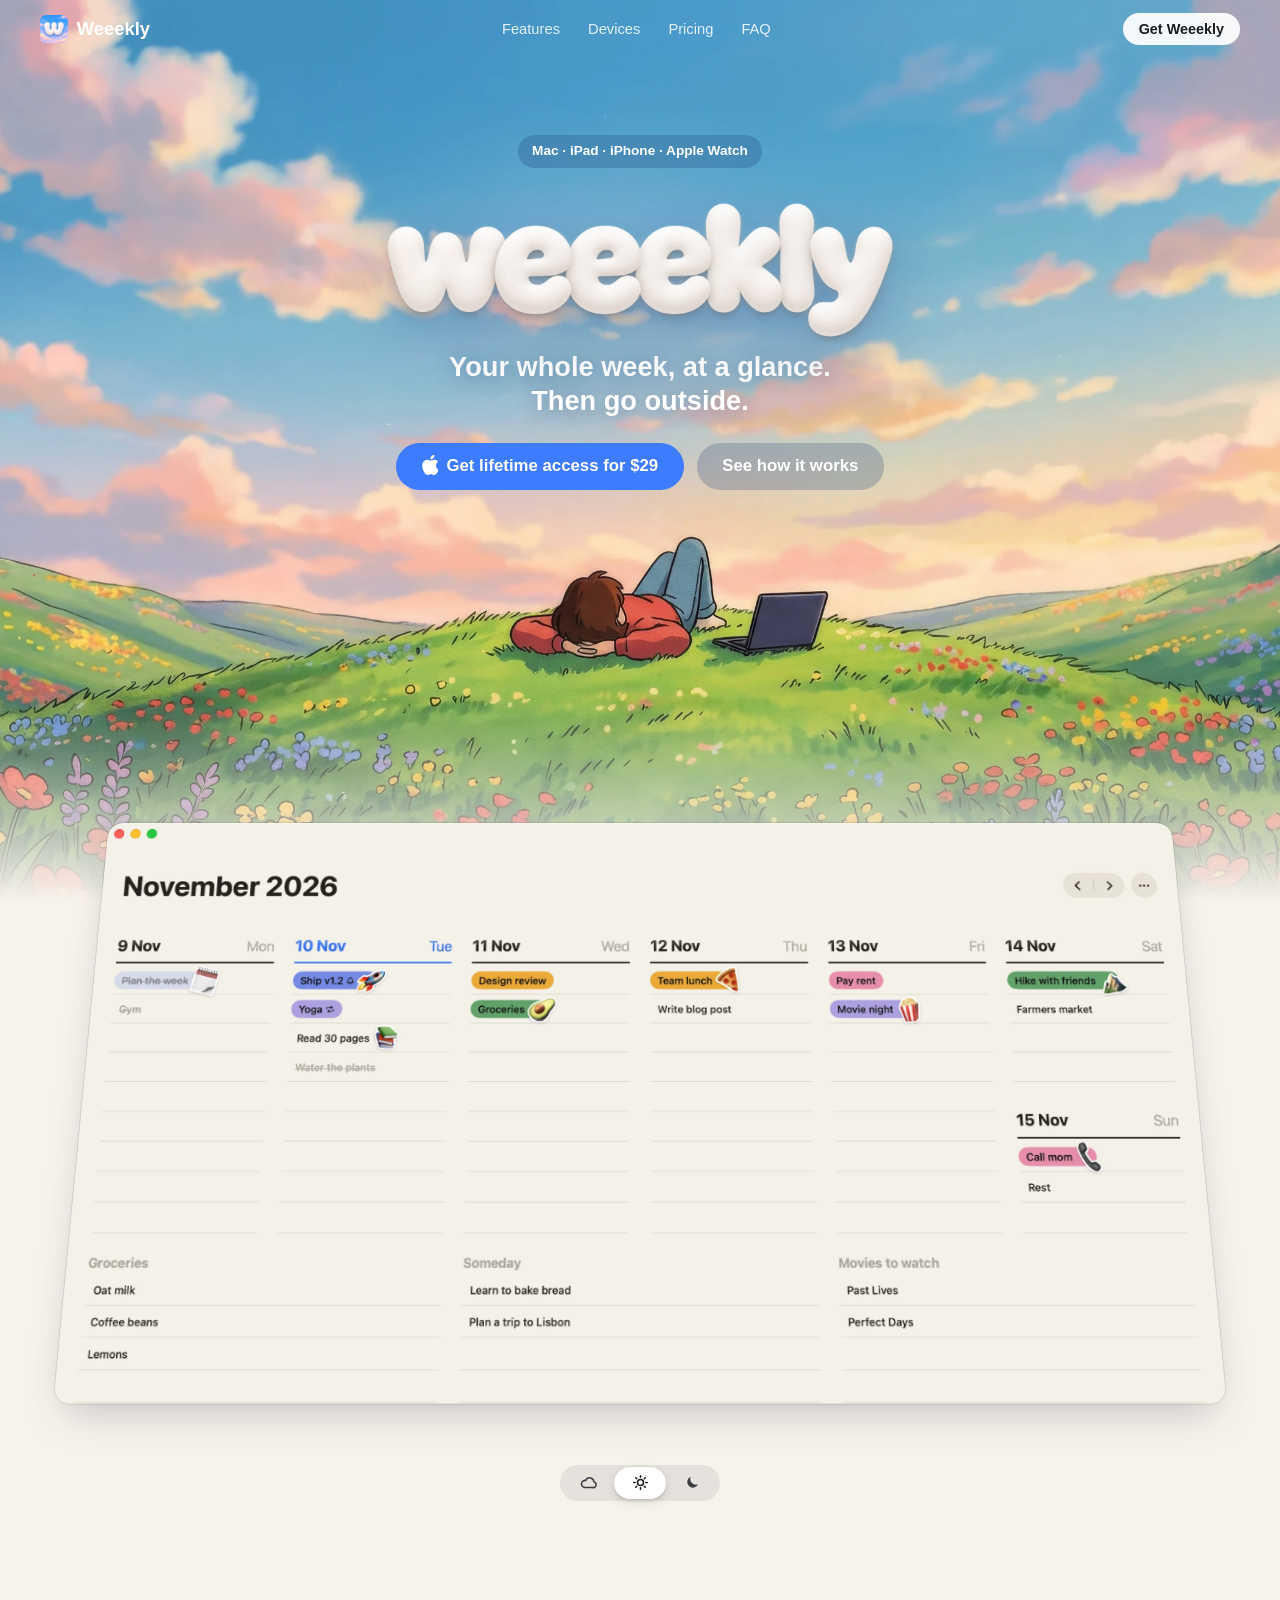
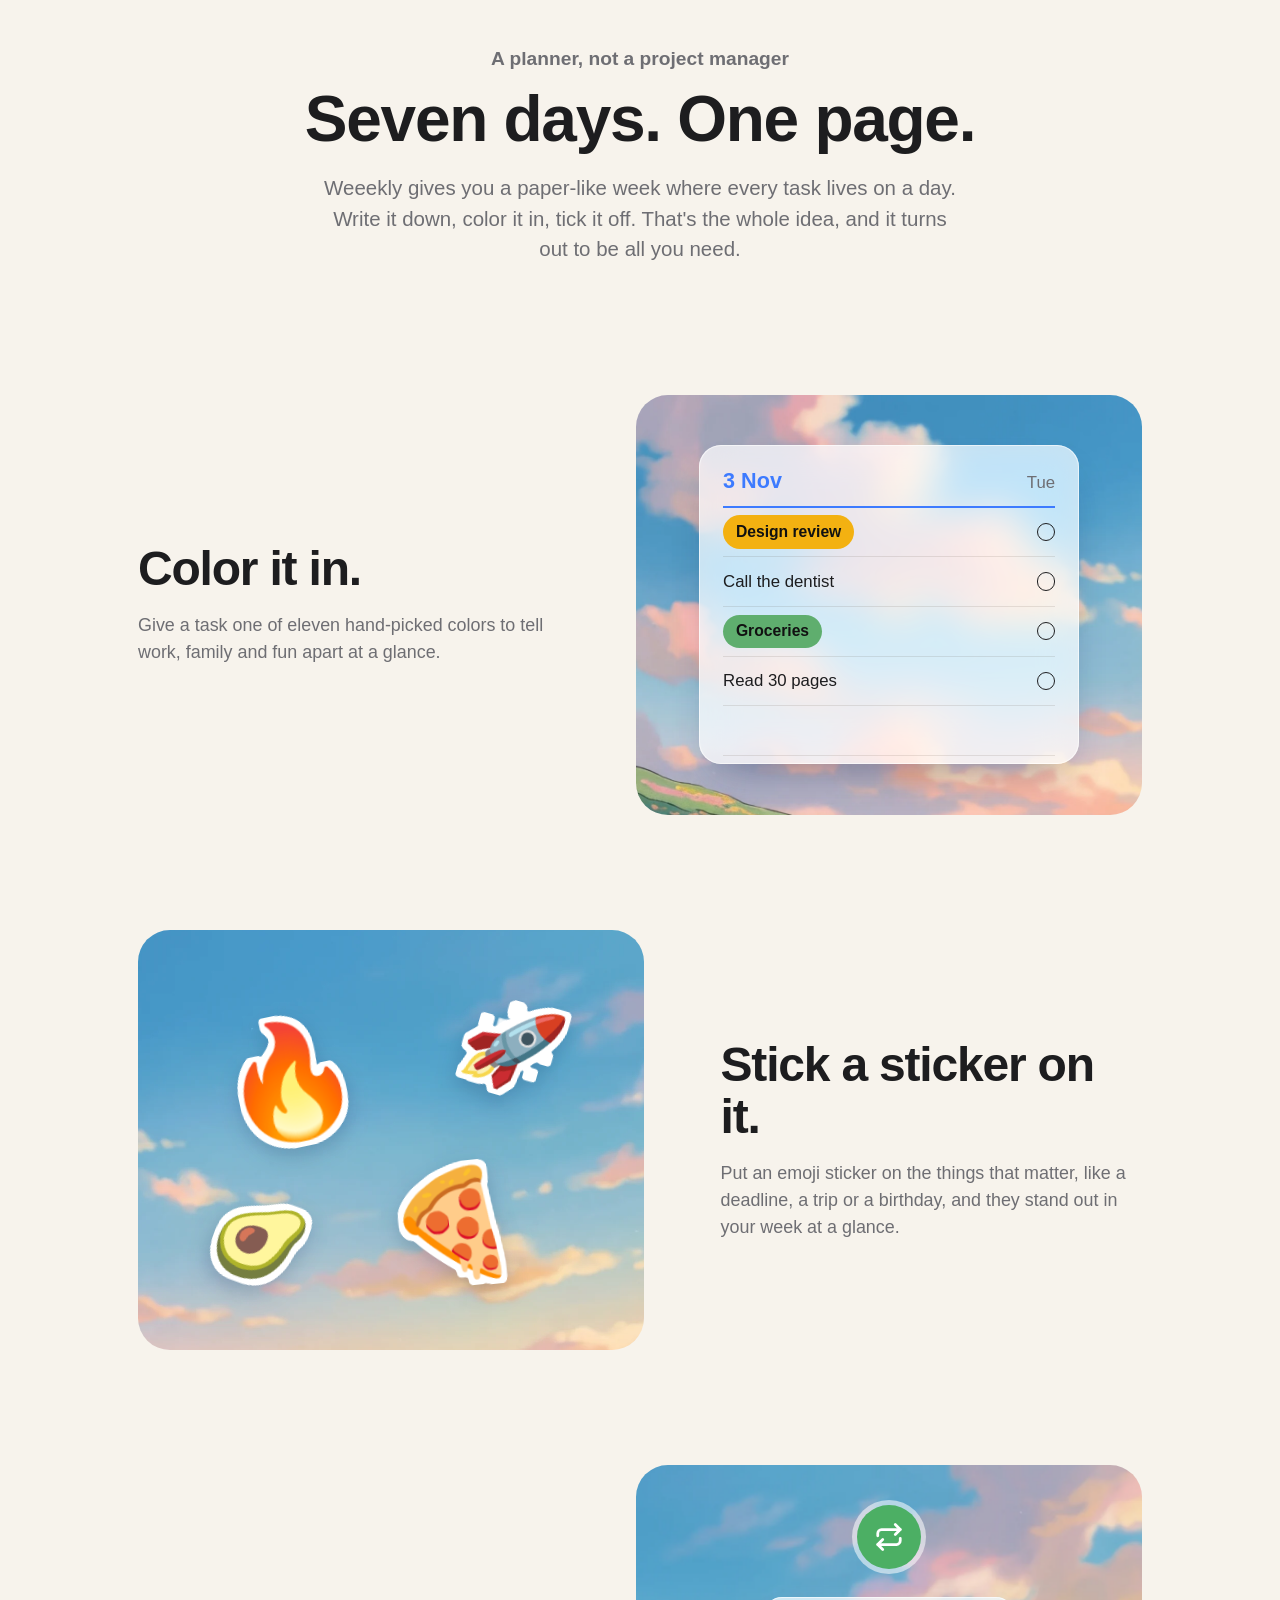
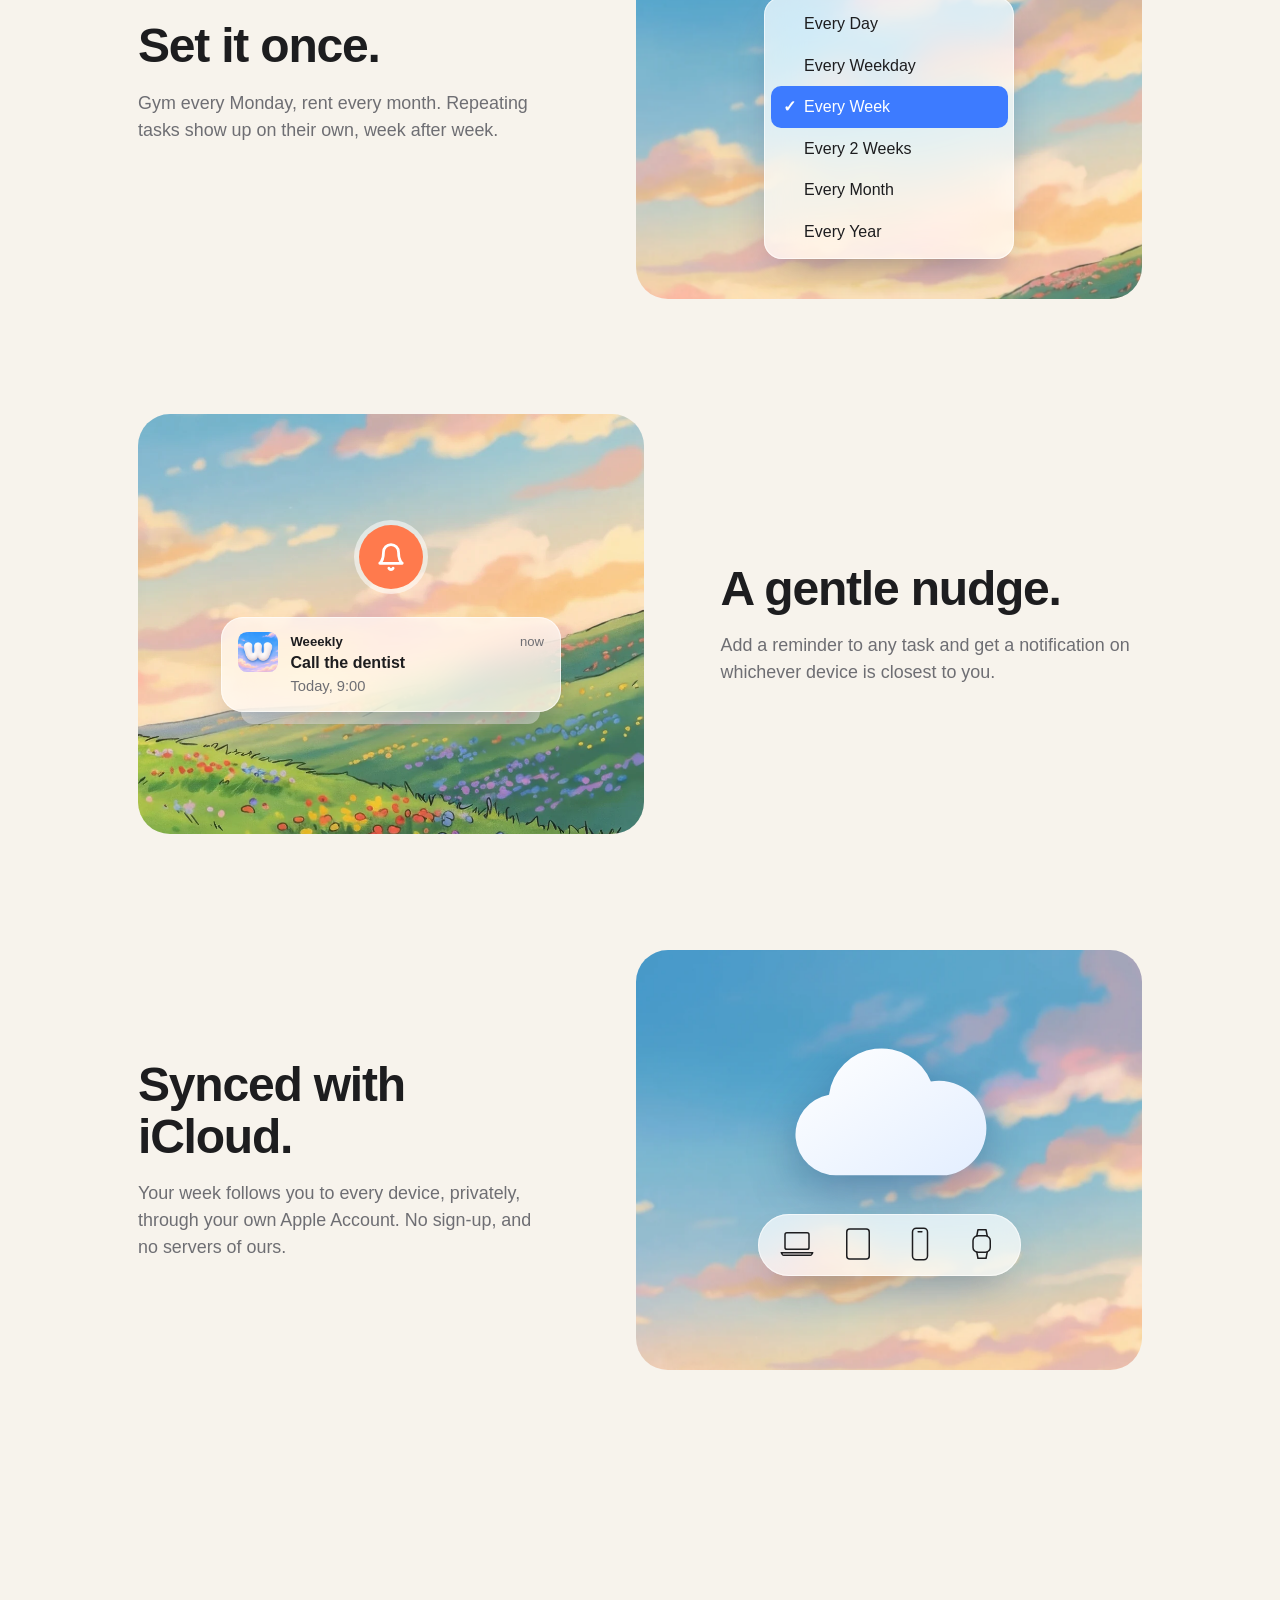
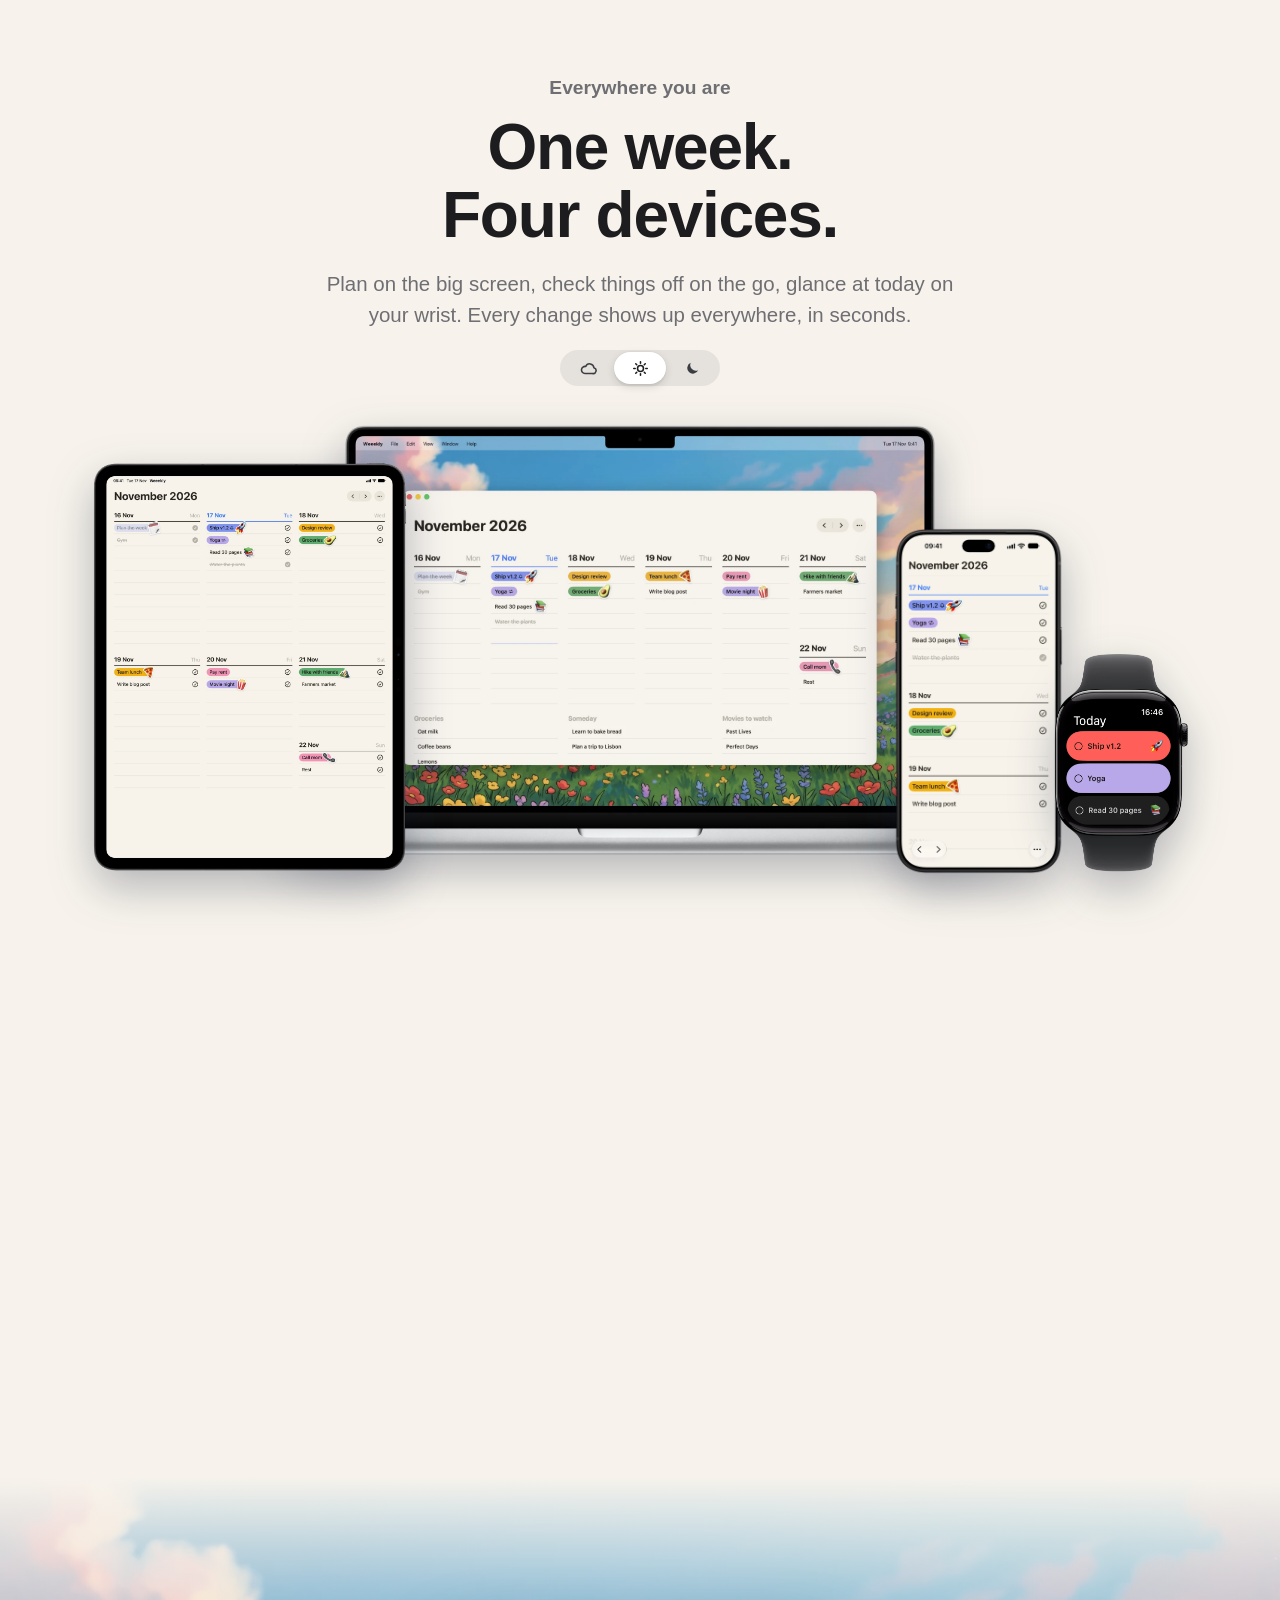
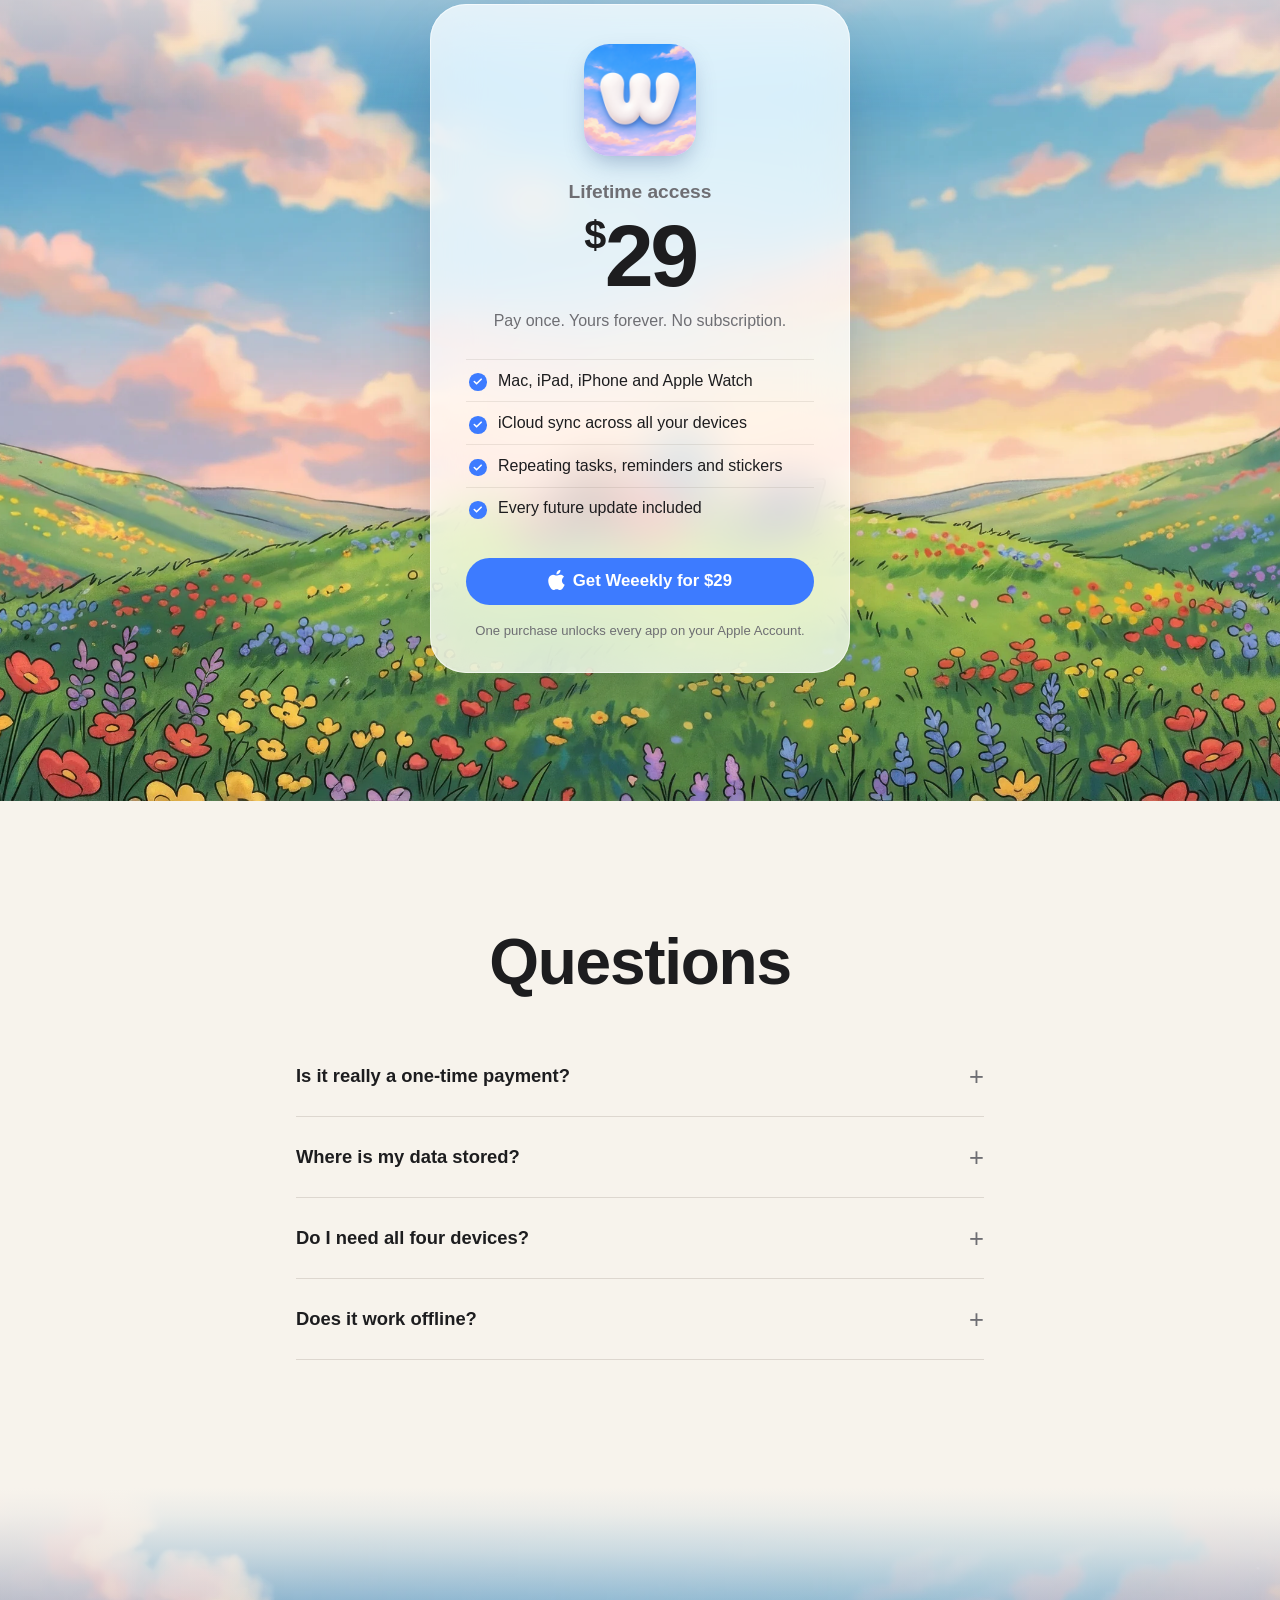
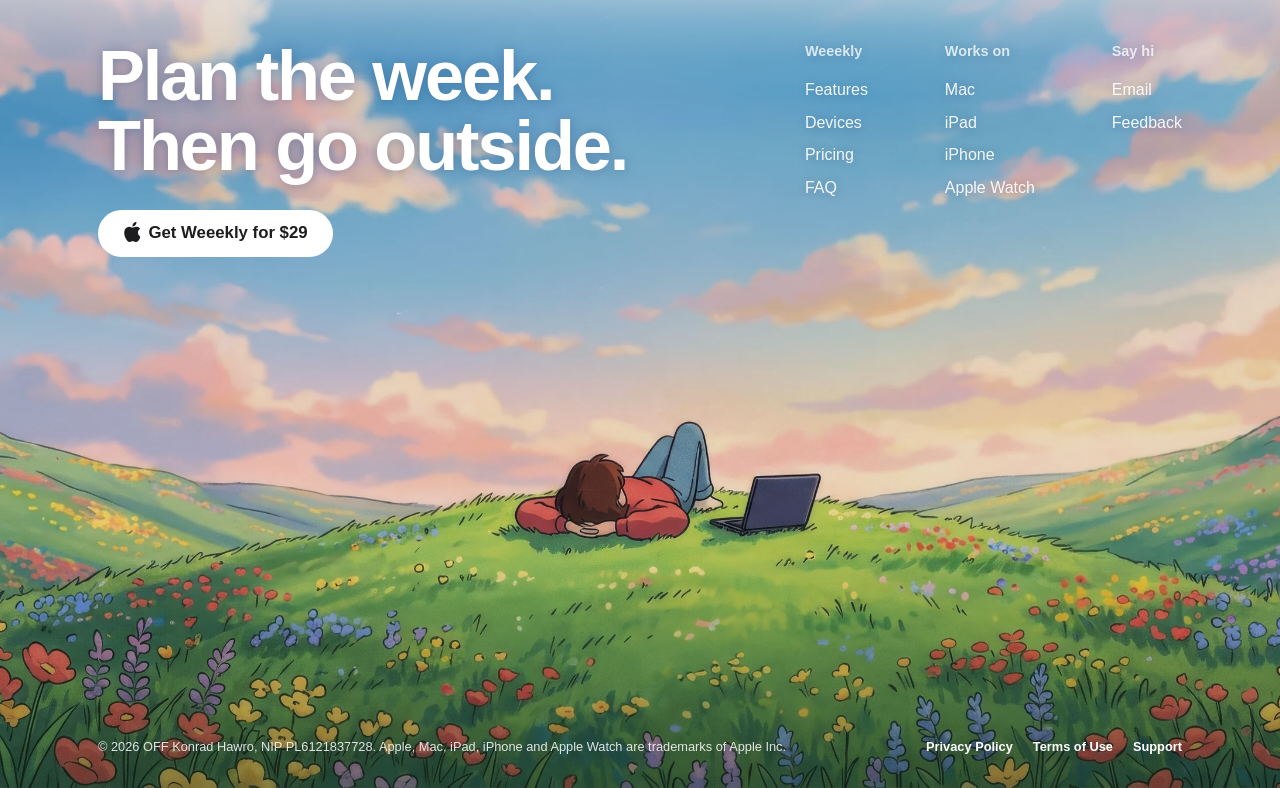
==== index.html @ f9775d0a "Official App Store badges and Apple product images instead of drawn devices; iOS-style theme switch;" ====
<!doctype html>
<html lang="en" class="no-js" data-app-theme="light">
<head>
    <meta charset="utf-8">
    <meta name="viewport" content="width=device-width, initial-scale=1">
    <title>Weeekly: your whole week, at a glance</title>
    <meta name="description" content="Weeekly is a calm weekly planner for Mac, iPad, iPhone and Apple Watch. One price, $29, lifetime access on every device.">
    <meta property="og:title" content="Weeekly: your whole week, at a glance">
    <meta property="og:description" content="A calm weekly planner for Mac, iPad, iPhone and Apple Watch. $29 once, yours forever.">
    <meta property="og:image" content="https://weeekly.app/assets/meadow.jpg">
    <link rel="canonical" href="https://weeekly.app/">
    <meta name="theme-color" content="#3D7BFF">
    <link rel="icon" type="image/png" href="assets/favicon.png">
    <link rel="apple-touch-icon" href="assets/apple-touch-icon.png">
    <link rel="preload" as="image" href="assets/meadow.webp" type="image/webp">
    <link rel="stylesheet" href="styles.css">
</head>
<body>

<!-- Die-cut sticker outline: grows the emoji's shape evenly, smooths the edge, fills it white -->
<svg width="0" height="0" style="position:absolute" aria-hidden="true">
    <filter id="sticker-outline" x="-20%" y="-20%" width="140%" height="140%" color-interpolation-filters="sRGB">
        <feMorphology in="SourceAlpha" operator="dilate" radius="5" result="grown"/>
        <feGaussianBlur in="grown" stdDeviation="1.6" result="soft"/>
        <feComponentTransfer in="soft" result="edge"><feFuncA type="linear" slope="6" intercept="-2"/></feComponentTransfer>
        <feFlood flood-color="#fff"/>
        <feComposite in2="edge" operator="in" result="outline"/>
        <feMerge><feMergeNode in="outline"/><feMergeNode in="SourceGraphic"/></feMerge>
    </filter>
</svg>

<header class="nav" id="nav">
    <a class="nav-brand" href="#top" aria-label="Weeekly home">
        <img src="assets/icon.png" alt="" width="28" height="28">
        <span>Weeekly</span>
    </a>
    <nav class="nav-links" aria-label="Sections">
        <a href="#features">Features</a>
        <a href="#devices">Devices</a>
        <a href="#pricing">Pricing</a>
        <a href="#faq">FAQ</a>
    </nav>
    <a class="btn btn-small" href="#pricing">Get Weeekly</a>
</header>

<main id="top">

    <!-- Hero: the meadow illustration with the logo in the sky -->
    <section class="hero">
        <picture class="hero-bg">
            <source srcset="assets/meadow.webp" type="image/webp">
            <img src="assets/meadow.jpg" alt="" fetchpriority="high">
        </picture>
        <div class="hero-content">
            <p class="hero-platforms">Mac · iPad · iPhone · Apple Watch</p>
            <h1 class="hero-logo">
                <picture>
                    <source srcset="assets/logo.webp" type="image/webp">
                    <img src="assets/logo.png" alt="Weeekly" width="700" height="199">
                </picture>
            </h1>
            <p class="hero-tagline">Your whole week, at a glance.<br>Then go outside.</p>
            <div class="hero-actions">
                <a class="btn btn-primary" href="#pricing"><svg class="btn-apple" viewBox="0 0 17 20" aria-hidden="true"><path d="M14.1 10.6c0-2.6 2.1-3.8 2.2-3.9-1.2-1.8-3.1-2-3.7-2-1.6-.2-3.1.9-3.9.9-.8 0-2-.9-3.4-.9-1.7 0-3.3 1-4.2 2.6-1.8 3.1-.5 7.8 1.3 10.3.9 1.2 1.9 2.6 3.2 2.6 1.3-.1 1.8-.8 3.3-.8 1.6 0 2 .8 3.4.8 1.4 0 2.3-1.3 3.1-2.5 1-1.4 1.4-2.8 1.4-2.9 0 0-2.7-1-2.7-4.2zM11.6 3c.7-.9 1.2-2 1-3.2-1 0-2.2.7-3 1.5-.6.7-1.2 1.9-1 3.1 1.1.1 2.3-.6 3-1.4z"/></svg>Get lifetime access for $29</a>
                <a class="btn btn-glass" href="#features">See how it works</a>
            </div>
        </div>
    </section>

    <!-- Mac window, overlapping the bottom of the hero -->
    <section class="showcase" aria-label="Weeekly on the Mac">
        <div class="window-frame">
            <div class="mac-window">
                <img class="shot t-light" src="assets/mac-light.webp" width="3000" height="1560"
                     alt="Weeekly on the Mac: seven day columns with colorful task pills and emoji stickers, Warm Light theme">
                <img class="shot t-meadow" src="assets/mac-meadow.webp" width="3000" height="1560"
                     alt="Weeekly on the Mac in the Meadow theme, under a painted sky" loading="lazy">
                <img class="shot t-dark" src="assets/mac-dark.webp" width="3000" height="1560"
                     alt="Weeekly on the Mac in the Dark theme" loading="lazy">
            </div>
        </div>
        <div class="theme-switch reveal" role="group" aria-label="App theme">
            <button type="button" data-set-theme="meadow" aria-pressed="false" aria-label="Meadow" title="Meadow"><svg viewBox="0 0 24 24" aria-hidden="true"><path d="M17.5 19H7a5 5 0 1 1 1.1-9.9A6 6 0 0 1 19.6 11a4 4 0 0 1-2.1 8z"/></svg></button>
            <button type="button" class="is-active" data-set-theme="light" aria-pressed="true" aria-label="Warm Light" title="Warm Light"><svg viewBox="0 0 24 24" aria-hidden="true"><circle cx="12" cy="12" r="4.2"/><path d="M12 2.5v2M12 19.5v2M2.5 12h2M19.5 12h2M5.3 5.3l1.4 1.4M17.3 17.3l1.4 1.4M5.3 18.7l1.4-1.4M17.3 6.7l1.4-1.4"/></svg></button>
            <button type="button" data-set-theme="dark" aria-pressed="false" aria-label="Dark" title="Dark"><svg viewBox="0 0 24 24" aria-hidden="true"><path d="M20 14.5A8 8 0 0 1 9.5 4a8 8 0 1 0 10.5 10.5z"/></svg></button>
        </div>
    </section>

    <!-- Intro statement -->
    <section class="statement">
        <p class="eyebrow reveal">A planner, not a project manager</p>
        <h2 class="reveal">Seven days. One page.</h2>
        <p class="lead reveal">Weeekly gives you a paper-like week where every task lives on a day. Write it down, color it in,
            tick it off. That's the whole idea, and it turns out to be all you need.</p>
    </section>

    <!-- Features: one calm row per feature, text beside a single visual -->
    <section class="features" id="features">
        <article class="feature reveal-feature">
            <div class="feature-text">
                <h3>Color it in.</h3>
                <p>Give a task one of eleven hand-picked colors to tell work, family and fun apart at a glance.</p>
            </div>
            <div class="feature-visual v-colors" aria-hidden="true">
                <div class="day-mock glass">
                    <div class="day-mock-head"><span>3 Nov</span><span>Tue</span></div>
                    <div class="day-mock-row"><span class="pill" style="--c:#F3B111">Design review</span><b class="check"></b></div>
                    <div class="day-mock-row">Call the dentist<b class="check"></b></div>
                    <div class="day-mock-row"><span class="pill" style="--c:#5FAE6E">Groceries</span><b class="check"></b></div>
                    <div class="day-mock-row">Read 30 pages<b class="check"></b></div>
                    <div class="day-mock-row"></div>
                </div>
            </div>
        </article>

        <article class="feature feature-flip reveal-feature">
            <div class="feature-text">
                <h3>Stick a sticker on it.</h3>
                <p>Put an emoji sticker on the things that matter, like a deadline, a trip or a birthday, and they stand out in your week at a glance.</p>
            </div>
            <div class="feature-visual v-stickers" aria-hidden="true">
                <div class="stickers">
                    <span style="--x:30%;--y:36%;--s:7rem;--r:-12deg;--d:.35s">🔥</span>
                    <span style="--x:74%;--y:28%;--s:5rem;--r:16deg;--d:.55s">🚀</span>
                    <span style="--x:62%;--y:70%;--s:6.5rem;--r:-6deg;--d:.75s">🍕</span>
                    <span style="--x:24%;--y:74%;--s:4.6rem;--r:20deg;--d:.95s">🥑</span>
                </div>
            </div>
        </article>

        <article class="feature reveal-feature">
            <div class="feature-text">
                <h3>Set it once.</h3>
                <p>Gym every Monday, rent every month. Repeating tasks show up on their own, week after week.</p>
            </div>
            <div class="feature-visual v-repeat" aria-hidden="true">
                <span class="badge badge-repeat"><svg viewBox="0 0 24 24"><path d="M17 2l4 4-4 4"/><path d="M3 11V9a3 3 0 0 1 3-3h15"/><path d="M7 22l-4-4 4-4"/><path d="M21 13v2a3 3 0 0 1-3 3H3"/></svg></span>
                <ul class="repeat-menu glass">
                    <li>Every Day</li>
                    <li>Every Weekday</li>
                    <li class="is-checked">Every Week</li>
                    <li>Every 2 Weeks</li>
                    <li>Every Month</li>
                    <li>Every Year</li>
                </ul>
            </div>
        </article>

        <article class="feature feature-flip reveal-feature">
            <div class="feature-text">
                <h3>A gentle nudge.</h3>
                <p>Add a reminder to any task and get a notification on whichever device is closest to you.</p>
            </div>
            <div class="feature-visual v-remind" aria-hidden="true">
                <span class="badge badge-bell"><svg viewBox="0 0 24 24"><path d="M6 8a6 6 0 0 1 12 0c0 7 3 9 3 9H3s3-2 3-9"/><path d="M10.3 21a1.94 1.94 0 0 0 3.4 0"/></svg></span>
                <div class="notification-stack">
                    <div class="notification glass">
                        <img src="assets/icon.png" alt="" width="40" height="40" loading="lazy">
                        <div>
                            <p class="notification-top"><b>Weeekly</b><span>now</span></p>
                            <p class="notification-title">Call the dentist</p>
                            <p class="notification-body">Today, 9:00</p>
                        </div>
                    </div>
                    <div class="notification-back"></div>
                </div>
            </div>
        </article>

        <article class="feature reveal-feature">
            <div class="feature-text">
                <h3>Synced with iCloud.</h3>
                <p>Your week follows you to every device, privately, through your own Apple Account. No sign-up, and no servers of ours.</p>
            </div>
            <div class="feature-visual v-cloud" aria-hidden="true">
                <div class="cloud-sync">
                    <svg class="cloud-glyph" viewBox="0 0 64 44"><defs><linearGradient id="cloud" x1="0" y1="0" x2="1" y2="1"><stop offset="0" stop-color="#FFFFFF"/><stop offset="1" stop-color="#E3EEFF"/></linearGradient></defs><path d="M50.5 42H15a13 13 0 0 1-2.2-25.8A17 17 0 0 1 45.4 12 15 15 0 0 1 50.5 42z" fill="url(#cloud)"/></svg>
                    <div class="cloud-devices glass"><svg viewBox="0 0 48 48"><rect x="8" y="9" width="32" height="22" rx="2.5"/><path d="M3 35.5h42l-1.6 2.6a2 2 0 0 1-1.7.9H6.3a2 2 0 0 1-1.7-.9z"/></svg><svg viewBox="0 0 48 48"><rect x="9" y="4" width="30" height="40" rx="4"/></svg><svg viewBox="0 0 48 48"><rect x="14" y="3" width="20" height="42" rx="5"/><path d="M21.5 7.5h5"/></svg><svg viewBox="0 0 48 48"><path d="M17 13.5 18.6 5h10.8l1.6 8.5M17 34.5l1.6 8.5h10.8l1.6-8.5"/><rect x="12" y="13" width="23" height="22" rx="6.5"/></svg></div>
                </div>
            </div>
        </article>
    </section>

    <!-- Devices: all four in one lineup, then one card per device -->
    <section class="devices" id="devices">
        <div class="section-head">
            <p class="eyebrow reveal">Everywhere you are</p>
            <h2 class="reveal">One week.<br>Four devices.</h2>
            <p class="lead reveal">Plan on the big screen, check things off on the go, glance at today on your wrist.
                Every change shows up everywhere, in seconds.</p>
        </div>

        <div class="theme-switch reveal" role="group" aria-label="App theme">
            <button type="button" data-set-theme="meadow" aria-pressed="false" aria-label="Meadow" title="Meadow"><svg viewBox="0 0 24 24" aria-hidden="true"><path d="M17.5 19H7a5 5 0 1 1 1.1-9.9A6 6 0 0 1 19.6 11a4 4 0 0 1-2.1 8z"/></svg></button>
            <button type="button" class="is-active" data-set-theme="light" aria-pressed="true" aria-label="Warm Light" title="Warm Light"><svg viewBox="0 0 24 24" aria-hidden="true"><circle cx="12" cy="12" r="4.2"/><path d="M12 2.5v2M12 19.5v2M2.5 12h2M19.5 12h2M5.3 5.3l1.4 1.4M17.3 17.3l1.4 1.4M5.3 18.7l1.4-1.4M17.3 6.7l1.4-1.4"/></svg></button>
            <button type="button" data-set-theme="dark" aria-pressed="false" aria-label="Dark" title="Dark"><svg viewBox="0 0 24 24" aria-hidden="true"><path d="M20 14.5A8 8 0 0 1 9.5 4a8 8 0 1 0 10.5 10.5z"/></svg></button>
        </div>

        <div class="lineup reveal" id="lineup">
            <!-- Apple product images (Apple Design Resources) with the app's screens inside -->
            <figure class="lu lu-mac" data-device="mac">
                <img class="t-meadow" src="assets/official/mac-meadow.webp" width="1930" height="1270" loading="lazy" alt="Weeekly on a MacBook Pro: the whole week in seven columns">
                <img class="t-light" src="assets/official/mac-light.webp" width="1930" height="1270" loading="lazy" alt="">
                <img class="t-dark" src="assets/official/mac-dark.webp" width="1930" height="1270" loading="lazy" alt="">
            </figure>
            <figure class="lu lu-ipad" data-device="ipad">
                <img class="t-meadow" src="assets/official/ipad-meadow.webp" width="1150" height="1500" loading="lazy" alt="Weeekly on iPad Pro in portrait: the whole week in two rows of days">
                <img class="t-light" src="assets/official/ipad-light.webp" width="1150" height="1500" loading="lazy" alt="">
                <img class="t-dark" src="assets/official/ipad-dark.webp" width="1150" height="1500" loading="lazy" alt="">
            </figure>
            <figure class="lu lu-iphone" data-device="iphone">
                <img class="t-meadow" src="assets/official/iphone-meadow.webp" width="735" height="1500" loading="lazy" alt="Weeekly on iPhone: today and the next days in a scrolling list">
                <img class="t-light" src="assets/official/iphone-light.webp" width="735" height="1500" loading="lazy" alt="">
                <img class="t-dark" src="assets/official/iphone-dark.webp" width="735" height="1500" loading="lazy" alt="">
            </figure>
            <figure class="lu lu-watch" data-device="watch">
                <img src="assets/official/watch.webp" width="560" height="880" loading="lazy" alt="Weeekly on Apple Watch: today's tasks">
            </figure>
        </div>
                    </div>
                </div>
            </figure>
        </div>

        <ul class="device-cards">
            <li class="device-card reveal" data-device="mac">
                <img class="device-photo" src="assets/official/card-mac.webp" width="119" height="72" alt="" loading="lazy">
                <h3>Mac</h3>
                <p>The whole week side by side. Type a task, hit Return, done.</p>
                <a class="store-badge-official" href="#pricing" data-buy><img src="assets/official/mac-app-store-badge.svg" alt="Download on the Mac App Store" width="156" height="40"></a>
            </li>
            <li class="device-card reveal" data-device="ipad">
                <img class="device-photo" src="assets/official/card-ipad.webp" width="55" height="72" alt="" loading="lazy">
                <h3>iPad</h3>
                <p>The whole week on one screen. Drag a task to another day with your finger.</p>
                <a class="store-badge-official" href="#pricing" data-buy><img src="assets/official/app-store-badge.svg" alt="Download on the App Store" width="120" height="40"></a>
            </li>
            <li class="device-card reveal" data-device="iphone">
                <img class="device-photo" src="assets/official/card-iphone.webp" width="35" height="72" alt="" loading="lazy">
                <h3>iPhone</h3>
                <p>Today first, the rest of the week below. Swipe to the next week.</p>
                <a class="store-badge-official" href="#pricing" data-buy><img src="assets/official/app-store-badge.svg" alt="Download on the App Store" width="120" height="40"></a>
            </li>
            <li class="device-card reveal" data-device="watch">
                <img class="device-photo" src="assets/official/card-watch.webp" width="44" height="72" alt="" loading="lazy">
                <h3>Apple Watch</h3>
                <p>Today's tasks on your wrist. Tap to tick one off, swipe for tomorrow.</p>
                <a class="store-badge-official" href="#pricing" data-buy><img src="assets/official/app-store-badge.svg" alt="Download on the App Store" width="120" height="40"></a>
            </li>
        </ul>

        <p class="sync-note reveal">
            <svg viewBox="0 0 24 24" aria-hidden="true"><path d="M17.5 19H7a5 5 0 1 1 1.1-9.9A6 6 0 0 1 19.6 11a4 4 0 0 1-2.1 8z"/></svg>
            One purchase, all four apps, kept in sync with iCloud.
        </p>
    </section>

    <!-- Pricing -->
    <section class="pricing" id="pricing">
        <picture class="pricing-bg" aria-hidden="true">
            <source srcset="assets/meadow.webp" type="image/webp">
            <img src="assets/meadow.jpg" alt="" loading="lazy">
        </picture>
        <div class="price-card">
            <img class="price-icon reveal-icon" src="assets/icon.png" alt="" width="112" height="112" loading="lazy">
            <p class="eyebrow">Lifetime access</p>
            <p class="price"><span class="currency">$</span>29</p>
            <p class="price-note">Pay once. Yours forever. No subscription.</p>
            <ul class="price-list">
                <li>Mac, iPad, iPhone and Apple Watch</li>
                <li>iCloud sync across all your devices</li>
                <li>Repeating tasks, reminders and stickers</li>
                <li>Every future update included</li>
            </ul>
            <button type="button" class="btn btn-primary btn-block" data-buy><svg class="btn-apple" viewBox="0 0 17 20" aria-hidden="true"><path d="M14.1 10.6c0-2.6 2.1-3.8 2.2-3.9-1.2-1.8-3.1-2-3.7-2-1.6-.2-3.1.9-3.9.9-.8 0-2-.9-3.4-.9-1.7 0-3.3 1-4.2 2.6-1.8 3.1-.5 7.8 1.3 10.3.9 1.2 1.9 2.6 3.2 2.6 1.3-.1 1.8-.8 3.3-.8 1.6 0 2 .8 3.4.8 1.4 0 2.3-1.3 3.1-2.5 1-1.4 1.4-2.8 1.4-2.9 0 0-2.7-1-2.7-4.2zM11.6 3c.7-.9 1.2-2 1-3.2-1 0-2.2.7-3 1.5-.6.7-1.2 1.9-1 3.1 1.1.1 2.3-.6 3-1.4z"/></svg>Get Weeekly for $29</button>
            <p class="price-fine">One purchase unlocks every app on your Apple Account.</p>
        </div>
    </section>

    <!-- FAQ -->
    <section class="faq" id="faq">
        <h2 class="reveal">Questions</h2>
        <div class="faq-list">
            <details class="reveal">
                <summary>Is it really a one-time payment?</summary>
                <p>Yes. $29 once gets you Weeekly on Mac, iPad, iPhone and Apple Watch, including future updates. No subscription, ever.</p>
            </details>
            <details class="reveal">
                <summary>Where is my data stored?</summary>
                <p>On your devices and in your own private iCloud account. We don't run servers and we can't see your tasks.</p>
            </details>
            <details class="reveal">
                <summary>Do I need all four devices?</summary>
                <p>No. Weeekly works great on a single device. Every extra device you add simply stays in sync.</p>
            </details>
            <details class="reveal">
                <summary>Does it work offline?</summary>
                <p>Yes. Your week is stored on your device, so you can plan without a connection. Changes sync through iCloud as soon as you're back online.</p>
            </details>
        </div>
    </section>

</main>

<!-- Footer: the hero illustration again, with a last call to action and links -->
<footer class="footer">
    <picture class="footer-sky" aria-hidden="true">
        <source srcset="assets/meadow.webp" type="image/webp">
        <img src="assets/meadow.jpg" alt="" loading="lazy">
    </picture>
    <div class="footer-inner">
        <div class="footer-top">
            <div class="footer-cta">
                <p class="footer-tagline">Plan the week.<br>Then go outside.</p>
                <button type="button" class="btn btn-light" data-buy><svg class="btn-apple" viewBox="0 0 17 20" aria-hidden="true"><path d="M14.1 10.6c0-2.6 2.1-3.8 2.2-3.9-1.2-1.8-3.1-2-3.7-2-1.6-.2-3.1.9-3.9.9-.8 0-2-.9-3.4-.9-1.7 0-3.3 1-4.2 2.6-1.8 3.1-.5 7.8 1.3 10.3.9 1.2 1.9 2.6 3.2 2.6 1.3-.1 1.8-.8 3.3-.8 1.6 0 2 .8 3.4.8 1.4 0 2.3-1.3 3.1-2.5 1-1.4 1.4-2.8 1.4-2.9 0 0-2.7-1-2.7-4.2zM11.6 3c.7-.9 1.2-2 1-3.2-1 0-2.2.7-3 1.5-.6.7-1.2 1.9-1 3.1 1.1.1 2.3-.6 3-1.4z"/></svg>Get Weeekly for $29</button>
            </div>
            <nav class="footer-cols" aria-label="Footer">
                <div>
                    <p class="footer-head">Weeekly</p>
                    <a href="#features">Features</a>
                    <a href="#devices">Devices</a>
                    <a href="#pricing">Pricing</a>
                    <a href="#faq">FAQ</a>
                </div>
                <div>
                    <p class="footer-head">Works on</p>
                    <span>Mac</span>
                    <span>iPad</span>
                    <span>iPhone</span>
                    <span>Apple Watch</span>
                </div>
                <div>
                    <p class="footer-head">Say hi</p>
                    <a href="mailto:khawro@gmail.com?subject=Weeekly">Email</a>
                    <a href="mailto:khawro@gmail.com?subject=Weeekly%20Feedback">Feedback</a>
                </div>
            </nav>
        </div>
        <div class="footer-fine">
            <p>© 2026 OFF Konrad Hawro, NIP PL6121837728. Apple, Mac, iPad, iPhone and Apple Watch are trademarks of Apple Inc.</p>
            <nav class="footer-legal" aria-label="Legal">
                <a class="footer-email" href="mailto:khawro@gmail.com?subject=Weeekly">Email</a>
                <a href="privacy.html">Privacy Policy</a>
                <a href="terms.html">Terms of Use</a>
                <a href="support.html">Support</a>
            </nav>
        </div>
    </div>
</footer>

<div class="toast" id="toast" role="status" aria-live="polite"></div>

<script src="script.js"></script>
</body>
</html>
---- styles.css ----
/* Weeekly landing page
   Colors come from the app's Theme.swift (dark #0A0A0A, warm paper #F7F3EC, accent #3D7BFF). */

:root {
    --accent: #3D7BFF;
    --accent-dark: #2C63E0;
    --ink: #1D1D1F;
    --ink-2: #6E6E73;
    --paper: #F7F3EC;
    --paper-2: #EBE5DA;
    --card: #FFFFFF;
    --night: #0A0A0A;
    --radius: 28px;
    --shadow: 0 30px 80px -20px rgba(20, 30, 60, .35);
    --font: -apple-system, BlinkMacSystemFont, "SF Pro Display", "Inter", "Helvetica Neue", Arial, sans-serif;
    --font-round: ui-rounded, "SF Pro Rounded", -apple-system, BlinkMacSystemFont, "Nunito", sans-serif;
}

* { box-sizing: border-box; }
html { scroll-behavior: smooth; -webkit-text-size-adjust: 100%; }
body {
    margin: 0;
    font-family: var(--font);
    color: var(--ink);
    background: var(--paper);
    line-height: 1.5;
    -webkit-font-smoothing: antialiased;
}
img { display: block; max-width: 100%; height: auto; }
a { color: inherit; }
h1, h2, h3 { margin: 0; letter-spacing: -0.02em; }
h2 { font-family: var(--font-round); font-size: clamp(2.2rem, 5vw, 4rem); line-height: 1.05; font-weight: 700; }
h3 { font-size: 1.3rem; font-weight: 650; margin-bottom: .4rem; }
.muted { color: var(--ink-2); }
.eyebrow {
    margin: 0 0 .75rem;
    font-size: clamp(1.05rem, 1.5vw, 1.25rem);
    font-weight: 600;
    color: var(--ink-2);
}
.lead { font-size: clamp(1.1rem, 1.6vw, 1.3rem); color: var(--ink-2); max-width: 40rem; margin: 1.25rem auto 0; }

/* Buttons */
.btn {
    display: inline-flex;
    align-items: center;
    justify-content: center;
    gap: .5rem;
    padding: .95rem 1.6rem;
    border: 0;
    border-radius: 999px;
    font: 600 1.05rem/1 var(--font);
    text-decoration: none;
    cursor: pointer;
    transition: transform .2s ease, background-color .2s ease, box-shadow .2s ease;
}
.btn:active { transform: scale(.97); }
.btn-primary { background: var(--accent); color: #fff; }
.btn-primary:hover { background: var(--accent-dark); }
.btn-glass {
    color: #fff;
    background: rgba(20, 50, 110, .22);
    backdrop-filter: blur(12px);
    -webkit-backdrop-filter: blur(12px);
}
.btn-glass:hover { background: rgba(20, 50, 110, .32); }
.btn-small { padding: .55rem 1rem; font-size: .9rem; background: var(--ink); color: #fff; }
.btn-block { width: 100%; }
.btn-apple { width: 1em; height: 1.18em; margin-top: -.18em; fill: currentColor; flex: 0 0 auto; }

/* Navigation: transparent over the sky, frosted once scrolled */
.nav {
    position: fixed;
    inset: 0 0 auto;
    z-index: 50;
    display: flex;
    align-items: center;
    justify-content: space-between;
    gap: 1rem;
    padding: .8rem clamp(1rem, 4vw, 2.5rem);
    color: #fff;
    transition: background-color .3s ease, color .3s ease, box-shadow .3s ease;
}
.nav.is-scrolled {
    color: var(--ink);
    background: rgba(247, 243, 236, .78);
    backdrop-filter: saturate(180%) blur(20px);
    -webkit-backdrop-filter: saturate(180%) blur(20px);
    box-shadow: 0 1px 0 rgba(74, 59, 40, .12);
}
.nav-brand { display: flex; align-items: center; gap: .55rem; font: 700 1.15rem var(--font-round); text-decoration: none; }
.nav-brand img { border-radius: 22.4%; }
.nav-links { display: flex; gap: 1.75rem; font-size: .92rem; }
.nav-links a { text-decoration: none; opacity: .85; }
.nav-links a:hover { opacity: 1; }
.nav:not(.is-scrolled) .btn-small { background: rgba(255, 255, 255, .92); color: var(--ink); }

/* Hero */
.hero {
    position: relative;
    min-height: max(760px, 100svh, 50vw);
    display: flex;
    justify-content: center;
    overflow: hidden;
    color: #fff;
    text-align: center;
}
.hero-bg, .hero-bg img { position: absolute; inset: 0; width: 100%; height: 100%; }
.hero-bg img { object-fit: cover; object-position: 50% 8%; transform: scale(1.04); animation: drift 30s ease-in-out infinite alternate; }
@keyframes drift { to { transform: scale(1.1) translateY(-1.5%); } }
.hero::after {
    /* Soft fade into the page so the Mac window can overlap */
    content: "";
    position: absolute;
    inset: auto 0 0;
    height: 22%;
    background: linear-gradient(to bottom, rgba(247, 243, 236, 0), var(--paper));
}
.hero-content { position: relative; z-index: 1; padding: clamp(6.5rem, 15vh, 8.5rem) 1.5rem 0; max-width: 60rem; }
.hero-logo img {
    width: min(66vw, 520px);
    margin: 0 auto;
    filter: drop-shadow(0 18px 30px rgba(40, 70, 140, .35));
    animation: float 6s ease-in-out infinite;
}
@keyframes float { 50% { transform: translateY(-8px); } }
.hero-tagline {
    margin: .35rem 0 1.6rem;
    font: 600 clamp(1.25rem, 2.3vw, 1.7rem)/1.25 var(--font-round);
    text-shadow: 0 2px 20px rgba(30, 60, 120, .45);
}
.hero-actions { display: flex; flex-wrap: wrap; gap: .8rem; justify-content: center; }
.hero-platforms {
    display: inline-block;
    margin: 0 0 1.75rem;
    padding: .4rem .9rem;
    border-radius: 999px;
    font-size: .85rem;
    font-weight: 600;
    background: rgba(20, 50, 110, .22);
    backdrop-filter: blur(10px);
    -webkit-backdrop-filter: blur(10px);
}

/* Mac window. The frame is a size container, so the window chrome scales with it. */
.showcase { position: relative; z-index: 2; margin-top: clamp(-6rem, -6vw, -3rem); padding: 0 clamp(1rem, 4vw, 3rem); }
.window-frame {
    container-type: inline-size;
    max-width: 1180px;
    margin: 0 auto;
    /* Tilted back and slightly smaller at the top of the page; script.js sets --p (0…1)
       while the page scrolls, so the window straightens up and comes forward. */
    transform: perspective(1800px) rotateX(calc((1 - var(--p, 0)) * 18deg)) scale(calc(.9 + var(--p, 0) * .1));
    transform-origin: 50% 0;
    will-change: transform;
    animation: window-in 1s cubic-bezier(.2, .8, .2, 1) both .15s;
}
@keyframes window-in { from { opacity: 0; translate: 0 60px; } }

/* macOS desktop on the MacBook screen: meadow wallpaper, menu bar and the app window.
   Sized in units of the screen (.mb-screen is a size container). */
.desktop {
    position: absolute;
    inset: 0;
    padding: 7cqw 8cqw 0;
}
.desktop-wallpaper, .desktop-wallpaper img { position: absolute; inset: 0; width: 100%; height: 100%; }
.desktop-wallpaper img { object-fit: cover; object-position: 50% 55%; }
.menubar {
    position: absolute;
    inset: 0 0 auto;
    z-index: 1;
    display: flex;
    justify-content: space-between;
    align-items: center;
    height: 3.2cqw;
    padding: 0 2cqw;
    color: #fff;
    font-size: 1.45cqw;
    text-shadow: 0 0 .6cqw rgba(20, 50, 110, .45);
    background: linear-gradient(rgba(20, 50, 110, .18), rgba(20, 50, 110, .06));
    backdrop-filter: blur(1.2cqw);
    -webkit-backdrop-filter: blur(1.2cqw);
}
.menubar-left, .menubar-right { display: flex; align-items: center; gap: 2cqw; white-space: nowrap; }
.menubar b { font-weight: 700; }
.menubar svg { height: 1.6cqw; width: auto; fill: currentColor; }
.menubar-right svg:nth-child(2) { height: 1.3cqw; }
.apple-logo { height: 1.75cqw !important; }

.mac-window {
    position: relative;
    z-index: 1;
    border-radius: 1.4cqw;
    overflow: hidden;
    box-shadow: 0 3cqw 6cqw -1.5cqw rgba(10, 20, 50, .55), 0 0 0 1px rgba(0, 0, 0, .18);
}
/* The screenshots are whole windows, title bar and traffic lights included */
.shot { display: block; width: 100%; }
.window-frame .mac-window { box-shadow: 0 1.4cqw 3.5cqw -1.2cqw rgba(10, 20, 50, .28), 0 0 0 1px rgba(0, 0, 0, .1); }

/* App theme shown in every screenshot: Warm Light by default (data-app-theme="light" on <html>), Meadow or Dark when switched */
.t-light, .t-dark { display: none !important; }
[data-app-theme="light"] .t-light, [data-app-theme="dark"] .t-dark { display: block !important; }
[data-app-theme="light"] .t-meadow, [data-app-theme="dark"] .t-meadow { display: none !important; }

.theme-switch {
    display: flex;
    width: max-content;
    margin: 1.75rem auto 0;
    padding: 4px;
    position: relative;
    z-index: 1;
    border-radius: 999px;
    background: var(--paper-2);
}
.theme-switch button {
    display: grid;
    place-items: center;
    width: 40px;
    height: 32px;
    padding: 0;
    border: 0;
    border-radius: 999px;
    background: transparent;
    font: 600 .9rem var(--font);
    color: #5E574D;
    cursor: pointer;
    transition: background-color .2s ease, color .2s ease;
}
.theme-switch button:not(.is-active):hover { color: var(--ink); }
.theme-switch svg { width: 18px; height: 18px; fill: none; stroke: currentColor; stroke-width: 2.4; stroke-linecap: round; stroke-linejoin: round; }
.theme-switch button[data-set-theme="dark"] svg { fill: currentColor; stroke: none; }
.theme-switch button[data-set-theme="meadow"] svg { stroke-width: 2.2; }
.theme-switch button.is-active { background: var(--ink); color: #fff; }

/* Sections */
section { scroll-margin-top: 4rem; }
.devices .section-head { padding-bottom: 1.25rem; }
.devices .theme-switch { margin: 0 auto 1rem; }
.statement, .section-head { text-align: center; padding: clamp(5rem, 12vw, 9rem) 1.5rem clamp(3rem, 6vw, 4.5rem); max-width: 62rem; margin: 0 auto; }

/* Features: one row per feature, lots of space, a single calm visual each */
.features { max-width: 1100px; margin: 0 auto; padding: 0 clamp(1.25rem, 4vw, 3rem) clamp(4rem, 8vw, 7rem); }
.feature {
    display: grid;
    grid-template-columns: 5fr 6fr;
    align-items: center;
    gap: clamp(2rem, 6vw, 6rem);
    padding: clamp(2rem, 4.5vw, 3.75rem) 0;
}
.feature-flip { grid-template-columns: 6fr 5fr; }
.feature-flip .feature-text { order: 2; }
.feature-text h3 {
    margin: 0 0 1.1rem;
    font-family: var(--font-round);
    font-size: clamp(2rem, 4vw, 3rem);
    line-height: 1.08;
    font-weight: 700;
    letter-spacing: -0.025em;
}
.feature-text p { margin: 0; max-width: 26rem; font-size: clamp(1.05rem, 1.4vw, 1.2rem); color: var(--ink-2); }
.feature-visual {
    display: flex;
    flex-direction: column;
    align-items: center;
    justify-content: center;
    gap: 1.75rem;
    position: relative;
    min-height: 420px;
    padding: 2.5rem;
    border-radius: 32px;
    overflow: hidden;
    text-align: left;
    /* A crop of the hero illustration */
    background: #8DB8E0 url("assets/meadow.webp") no-repeat;
    background-size: var(--bg-size, 240%) auto;
    background-position: var(--bg-x, 50%) var(--bg-y, 50%);
}
.feature-visual > * { position: relative; }
/* Which part of the illustration each panel shows */
.v-colors { --bg-size: 250%; --bg-x: 4%; --bg-y: 8%; }
.v-stickers { --bg-size: 280%; --bg-x: 62%; --bg-y: 4%; }
.v-repeat { --bg-size: 260%; --bg-x: 96%; --bg-y: 6%; }
.v-remind { --bg-size: 280%; --bg-x: 100%; --bg-y: 60%; }
.v-cloud { --bg-size: 260%; --bg-x: 80%; --bg-y: 2%; }

/* Frosted glass for everything that sits on the illustration */
.glass {
    background: rgba(255, 255, 255, .72);
    backdrop-filter: blur(18px) saturate(160%);
    -webkit-backdrop-filter: blur(18px) saturate(160%);
    box-shadow: 0 20px 40px -18px rgba(20, 40, 90, .45), inset 0 0 0 1px rgba(255, 255, 255, .6);
}

/* Feature icons in colored circles */
.badge {
    display: grid;
    place-items: center;
    width: 64px;
    height: 64px;
    border-radius: 50%;
    color: #fff;
    box-shadow: 0 0 0 5px rgba(255, 255, 255, .55);
}
.badge svg { width: 30px; height: 30px; fill: none; stroke: currentColor; stroke-width: 2.2; stroke-linecap: round; stroke-linejoin: round; }
.badge-repeat { background: #4CAF64; }
.badge-bell { background: #FF7A4D; }

/* Feature entrances: text slides in from its side, the visual rises and settles,
   then the visual's own parts arrive one after another. Triggered by .is-visible. */
.reveal-feature .feature-text,
.reveal-feature .feature-visual { opacity: 0; transition: opacity .8s ease, transform .9s cubic-bezier(.2, .8, .2, 1); }
.reveal-feature .feature-text { transform: translateX(-40px); }
.reveal-feature.feature-flip .feature-text { transform: translateX(40px); }
.reveal-feature .feature-visual { transform: translateY(40px) scale(.95); transition-delay: .12s; }
.reveal-feature.is-visible .feature-text,
.reveal-feature.is-visible .feature-visual { opacity: 1; transform: none; }

.reveal-feature .badge { transform: scale(0); transition: transform .6s cubic-bezier(.3, 1.6, .5, 1) .45s; }
.reveal-feature.is-visible .badge { transform: none; }

.reveal-feature .day-mock-row,
.reveal-feature .repeat-menu li { opacity: 0; transform: translateY(10px); transition: opacity .45s ease, transform .45s ease; }
.reveal-feature.is-visible .day-mock-row,
.reveal-feature.is-visible .repeat-menu li { opacity: 1; transform: none; }
.reveal-feature .day-mock-row:nth-child(2), .reveal-feature .repeat-menu li:nth-child(1) { transition-delay: .45s; }
.reveal-feature .day-mock-row:nth-child(3), .reveal-feature .repeat-menu li:nth-child(2) { transition-delay: .53s; }
.reveal-feature .day-mock-row:nth-child(4), .reveal-feature .repeat-menu li:nth-child(3) { transition-delay: .61s; }
.reveal-feature .day-mock-row:nth-child(5), .reveal-feature .repeat-menu li:nth-child(4) { transition-delay: .69s; }
.reveal-feature .day-mock-row:nth-child(6), .reveal-feature .repeat-menu li:nth-child(5) { transition-delay: .77s; }
.reveal-feature .repeat-menu li:nth-child(6) { transition-delay: .85s; }

.reveal-feature .stickers span { opacity: 0; }
.reveal-feature.is-visible .stickers span { animation: slap .7s cubic-bezier(.25, .8, .3, 1) both; animation-delay: var(--d); }
@keyframes slap {
    from { opacity: 0; transform: translate(-50%, -50%) rotate(calc(var(--r) - 6deg)) scale(1.12); }
    to { opacity: 1; transform: translate(-50%, -50%) rotate(var(--r)) scale(1); }
}

.reveal-feature .notification { opacity: 0; transform: translateY(-24px); transition: opacity .5s ease .55s, transform .7s cubic-bezier(.2, 1.3, .4, 1) .55s; }
.reveal-feature.is-visible .notification { opacity: 1; transform: none; }

.reveal-feature .cloud-glyph { opacity: 0; transform: translateY(20px); transition: opacity .6s ease .4s, transform .9s cubic-bezier(.2, .8, .2, 1) .4s; }
.reveal-feature.is-visible .cloud-glyph { opacity: 1; transform: none; animation: cloud-float 5s ease-in-out 1.4s infinite; }
@keyframes cloud-float { 50% { transform: translateY(-6px); } }

/* Task pills, like TaskLabel in the app */
.pill {
    display: inline-block;
    padding: .3rem .8rem;
    border-radius: 999px;
    background: var(--c);
    color: #111;
    font-weight: 550;
    font-size: .98rem;
    white-space: nowrap;
}

/* One day, drawn like a day column in the app */
.day-mock { width: min(100%, 380px); padding: 1.25rem 1.5rem .5rem; border-radius: 22px; font-size: 1.05rem; font-weight: 500; }
.day-mock-head {
    display: flex;
    justify-content: space-between;
    align-items: baseline;
    padding-bottom: .5rem;
    border-bottom: 2px solid var(--accent);
    font-size: 1.35rem;
    font-weight: 700;
    color: var(--accent);
}
.day-mock-head span:last-child { font-size: 1.05rem; font-weight: 500; color: var(--ink-2); }
.day-mock-row {
    display: flex;
    align-items: center;
    gap: .6rem;
    min-height: 3.1rem;
    border-bottom: 1px solid rgba(74, 59, 40, .12);
}
.day-mock-row .check { margin-left: auto; }
.check { flex: 0 0 auto; width: 1.15rem; height: 1.15rem; border-radius: 50%; border: 1.5px solid var(--ink); }

/* Repeat menu, like the task menu in the app */
.repeat-menu {
    width: min(100%, 250px);
    margin: 0;
    padding: .4rem;
    list-style: none;
    border-radius: 18px;
    font-size: 1rem;
    font-weight: 500;
}
.repeat-menu li { position: relative; padding: .55rem .8rem .55rem 2.1rem; border-radius: 10px; }
.repeat-menu li.is-checked { background: var(--accent); color: #fff; }
.repeat-menu li.is-checked::before { content: "✓"; position: absolute; left: .8rem; font-weight: 700; }

/* Reminder notification */
.notification-stack { display: flex; flex-direction: column; align-items: center; width: min(100%, 340px); }
.notification {
    position: relative;
    z-index: 1;
    display: flex;
    gap: .8rem;
    width: 100%;
    padding: .9rem 1.05rem;
    border-radius: 22px;
    text-align: left;
}
.notification img { flex: 0 0 auto; width: 40px; height: 40px; border-radius: 22.4%; }
.notification > div { flex: 1; }
.notification p { margin: 0; }
.notification-top { display: flex; justify-content: space-between; font-size: .82rem; color: var(--ink-2); }
.notification-top b { color: var(--ink); font-weight: 600; }
.notification-title { font-weight: 650; }
.notification-body { font-size: .92rem; color: var(--ink-2); }
.notification-back { width: 88%; height: 12px; border-radius: 0 0 16px 16px; background: rgba(255, 255, 255, .45); backdrop-filter: blur(12px); -webkit-backdrop-filter: blur(12px); }

/* Stickers: emoji drawn like die-cut stickers (white outline + soft shadow) */
.v-stickers { min-height: 420px !important; }
.stickers { position: absolute !important; inset: 0; }
.stickers span {
    position: absolute;
    left: var(--x);
    top: var(--y);
    font-size: var(--s);
    line-height: 1;
    transform: translate(-50%, -50%) rotate(var(--r));
    /* Smooth white outline from the SVG filter in index.html, then a soft shadow */
    filter: url(#sticker-outline) drop-shadow(0 8px 10px rgba(20, 40, 90, .22));
}

/* iCloud: the cloud above the four devices it keeps in sync */
.cloud-sync { display: flex; flex-direction: column; align-items: center; gap: 2rem; }
.cloud-glyph { width: min(100%, 200px); height: auto; filter: drop-shadow(0 16px 24px rgba(20, 50, 110, .35)); }
.cloud-devices { display: flex; gap: 1.6rem; }
.cloud-devices { padding: .8rem 1.3rem; border-radius: 999px; }
.cloud-devices svg { width: 36px; height: 36px; fill: none; stroke: var(--ink); stroke-width: 2; stroke-linecap: round; stroke-linejoin: round; }

/* Devices: a lineup sized in container units, so it scales as one picture */
.devices { padding-bottom: clamp(5rem, 10vw, 8rem); overflow: hidden; }
.lineup {
    container-type: inline-size;
    position: relative;
    width: min(1100px, 100% - 2rem);
    margin: 0 auto;
}
.lineup::before { content: ""; display: block; padding-top: 43%; }
.lu {
    position: absolute;
    margin: 0;
    transition: transform .5s cubic-bezier(.2, .8, .2, 1);
}
.lu.is-focused { transform: translateY(-1.8cqw); }

/* MacBook */
.lu-mac { left: 20cqw; bottom: 3cqw; width: 62cqw; z-index: 1; }
.mb-lid {
    width: 56cqw;
    margin: 0 auto;
    padding: 1cqw 1cqw 1.3cqw;
    border-radius: 2cqw 2cqw .4cqw .4cqw;
    background: #0B0B0C;
    box-shadow: inset 0 0 0 .18cqw #3A3A3E, 0 2cqw 4cqw -1cqw rgba(20, 30, 60, .35);
    position: relative;
}
.mb-lid::before {
    /* Notch with camera */
    content: "";
    position: absolute;
    top: 1cqw; left: 50%;
    width: 5cqw; height: .9cqw;
    transform: translateX(-50%);
    border-radius: 0 0 .5cqw .5cqw;
    background: #0B0B0C;
    z-index: 3;
}
.mb-screen {
    container-type: inline-size;
    position: relative;
    aspect-ratio: 16 / 10.4;
    overflow: hidden;
    border-radius: .8cqw .8cqw 0 0;
    background: #6FA3D8;
}
.mb-base {
    position: relative;
    height: 1.9cqw;
    border-radius: .3cqw .3cqw 1.6cqw 1.6cqw / .3cqw .3cqw 1.4cqw 1.4cqw;
    background: linear-gradient(#E3E4E8, #B9BBC2 60%, #8E9098);
    box-shadow: 0 1.6cqw 2.4cqw -1cqw rgba(20, 30, 60, .45);
}
.mb-base::before {
    /* Opening notch in the front edge */
    content: "";
    position: absolute;
    top: 0; left: 50%;
    width: 9cqw; height: .55cqw;
    transform: translateX(-50%);
    border-radius: 0 0 .7cqw .7cqw;
    background: linear-gradient(#A7A9B0, #C9CBD1);
}

/* iPad Pro */
.lu-ipad { left: 2cqw; bottom: 0; width: 27cqw; z-index: 2; }
.ipad-body {
    padding: 1cqw;
    border-radius: 2.4cqw;
    background: #111113;
    box-shadow: inset 0 0 0 .22cqw #4A4A4F, 0 3cqw 5cqw -1.5cqw rgba(20, 30, 60, .5);
}
.ipad-body img { width: 100%; border-radius: 1.5cqw; }

/* iPhone */
.lu-iphone { right: 13cqw; bottom: 0; width: 14cqw; z-index: 3; }
.iphone-body {
    padding: .55cqw;
    border-radius: 2.6cqw;
    background: linear-gradient(135deg, #5B5D63, #2A2B2F 40%, #47494E);
    box-shadow: inset 0 0 0 .12cqw rgba(255, 255, 255, .25), 0 3cqw 4cqw -1.5cqw rgba(20, 30, 60, .55);
}
.iphone-body img { width: 100%; border-radius: 2.1cqw; }

/* Apple Watch */
.lu-watch { right: 0; bottom: 3.5cqw; width: 11cqw; z-index: 3; }
.watch { position: relative; width: 11cqw; height: 13.2cqw; }
.watch-band {
    position: absolute;
    left: 1.4cqw; right: 1.6cqw;
    height: 5cqw;
    background: linear-gradient(90deg, #E9D9C6, #F6EBDD 50%, #E2D0BB);
}
.watch-band-top { bottom: 100%; margin-bottom: -1cqw; border-radius: 1cqw 1cqw 0 0;
    -webkit-mask: linear-gradient(transparent, #000 70%); mask: linear-gradient(transparent, #000 70%); }
.watch-band-bottom { top: 100%; margin-top: -1cqw; border-radius: 0 0 1cqw 1cqw;
    -webkit-mask: linear-gradient(#000 30%, transparent); mask: linear-gradient(#000 30%, transparent); }
.watch-crown {
    position: absolute;
    right: -.55cqw; top: 3.2cqw;
    width: .9cqw; height: 2.3cqw;
    border-radius: .4cqw;
    background: linear-gradient(90deg, #8D8F96, #D5D7DC, #8D8F96);
}
.watch-button {
    position: absolute;
    right: -.25cqw; top: 7cqw;
    width: .5cqw; height: 2.6cqw;
    border-radius: .3cqw;
    background: #9A9CA3;
}
.watch-case {
    position: relative;
    height: 100%;
    padding: .55cqw;
    border-radius: 3cqw;
    background: linear-gradient(145deg, #DADCE1, #9EA1A8 45%, #C8CACF);
    box-shadow: 0 2.5cqw 3cqw -1cqw rgba(20, 30, 60, .5);
}
.watch-screen {
    height: 100%;
    padding: 1.2cqw .9cqw;
    border-radius: 2.5cqw;
    background: #000;
    color: #EDEDED;
    font-size: .78cqw;
    line-height: 1.2;
    overflow: hidden;
}
.watch-head { display: flex; justify-content: space-between; margin: 0 .2cqw .5cqw; font-weight: 700; font-size: .9cqw; }
.watch-day { color: var(--accent); }
.watch-time { color: #8E8E93; font-weight: 500; }
.watch-task {
    display: flex;
    align-items: center;
    gap: .45cqw;
    padding: .45cqw .2cqw;
    border-bottom: .08cqw solid rgba(255, 255, 255, .12);
    font-weight: 500;
    white-space: nowrap;
}
.watch-task .pill { font-size: .72cqw; padding: .12cqw .45cqw; }
.watch-check { flex: 0 0 auto; width: .85cqw; height: .85cqw; border-radius: 50%; border: .1cqw solid #EDEDED; }
.watch-task.is-done { color: #6B6B6B; text-decoration: line-through; }
.watch-task.is-done .watch-check { background: #6B6B6B; border-color: #6B6B6B; }

/* One card per device, with an outline icon */
.device-cards {
    display: grid;
    grid-template-columns: repeat(4, 1fr);
    gap: 1.25rem;
    max-width: 1180px;
    margin: clamp(3rem, 6vw, 4.5rem) auto 0;
    padding: 0 clamp(1rem, 3vw, 2rem);
    list-style: none;
}
.device-card {
    padding: 1.75rem 1.5rem;
    border-radius: 32px;
    background: var(--card);
    text-align: center;
    transition: transform .3s ease;
}
.device-card:hover { transform: translateY(-4px); }
.device-icon {
    width: 56px; height: 56px;
    margin: 0 auto 1rem;
    fill: none;
    stroke: var(--ink);
    stroke-width: 2;
    stroke-linecap: round;
    stroke-linejoin: round;
}
.device-card p { margin: 0; color: var(--ink-2); font-size: .95rem; }
.device-card { display: flex; flex-direction: column; align-items: center; }

/* Store buttons, styled after Apple's black "Download on the App Store" badges */
.store-badge {
    display: inline-flex;
    align-items: center;
    gap: .5rem;
    margin-top: auto;
    padding: .45rem .95rem .45rem .8rem;
    border-radius: 10px;
    background: #000;
    color: #fff;
    text-decoration: none;
    line-height: 1.05;
    text-align: left;
    transition: transform .2s ease, background-color .2s ease;
}
.device-card p + .store-badge { margin-top: 1.4rem; }
.device-card p { flex: 1; }
.store-badge:hover { background: #222; }
.store-badge:active { transform: scale(.97); }
.store-badge svg { width: 1.25rem; height: 1.5rem; fill: currentColor; flex: 0 0 auto; }
.store-badge span { display: flex; flex-direction: column; font-size: 1.02rem; font-weight: 600; letter-spacing: -.01em; white-space: nowrap; }
.store-badge small { font-size: .66rem; font-weight: 500; letter-spacing: .01em; }

.sync-note {
    display: flex;
    align-items: center;
    justify-content: center;
    gap: .6rem;
    margin: 2.5rem auto 0;
    padding: 0 1.5rem;
    color: var(--ink-2);
    font-weight: 500;
    text-align: center;
    flex-wrap: wrap;
}
.sync-note svg { flex: 0 0 auto; width: 22px; height: 22px; fill: none; stroke: var(--accent); stroke-width: 2; stroke-linejoin: round; }

/* Pricing, over the meadow again */
.pricing {
    position: relative;
    display: grid;
    place-items: center;
    padding: clamp(5rem, 10vw, 8rem) 1.5rem;
    overflow: hidden;
}
.pricing-bg, .pricing-bg img { position: absolute; inset: 0; width: 100%; height: 100%; }
.pricing-bg img { object-fit: cover; object-position: 50% 40%; }
.pricing::before {
    content: "";
    position: absolute;
    inset: 0 0 auto;
    z-index: 1;
    height: 25%;
    background: linear-gradient(var(--paper), rgba(247, 243, 236, 0));
}
.price-card {
    position: relative;
    z-index: 2;
    width: min(100%, 420px);
    padding: 2.5rem 2.25rem 2rem;
    border-radius: 36px;
    text-align: center;
    background: rgba(255, 255, 255, .78);
    backdrop-filter: blur(24px) saturate(160%);
    -webkit-backdrop-filter: blur(24px) saturate(160%);
    box-shadow: var(--shadow), inset 0 0 0 1px rgba(255, 255, 255, .6);
}
/* The app icon pops in when the card scrolls into view; the card itself is always shown */
.reveal-icon { opacity: 0; transform: scale(.6) rotate(-10deg); transition: opacity .5s ease, transform .8s cubic-bezier(.3, 1.5, .5, 1); }
.reveal-icon.is-visible { opacity: 1; transform: none; }
.no-js .reveal-icon { opacity: 1; transform: none; }
.price-icon { width: 112px; height: 112px; margin: 0 auto 1.4rem; border-radius: 22.4%; box-shadow: 0 10px 24px -6px rgba(30, 60, 120, .35); }
.price-card .eyebrow { margin-bottom: .3rem; }
.price { margin: 0; font: 800 5.5rem/1 var(--font-round); letter-spacing: -.04em; }
.currency { font-size: .45em; vertical-align: .95em; margin-right: .05em; }
.price-note { margin: .6rem 0 1.6rem; color: var(--ink-2); }
.price-list { list-style: none; margin: 0 0 1.8rem; padding: 0; text-align: left; }
.price-list li { position: relative; padding: .55rem 0 .55rem 2rem; border-top: 1px solid rgba(74, 59, 40, .1); }
.price-list li::before {
    content: "";
    position: absolute;
    left: .2rem; top: .85rem;
    width: 1.1rem; height: 1.1rem;
    border-radius: 50%;
    background: var(--accent) url("data:image/svg+xml,%3Csvg xmlns='http://www.w3.org/2000/svg' viewBox='0 0 24 24' fill='none' stroke='white' stroke-width='3.5' stroke-linecap='round' stroke-linejoin='round'%3E%3Cpath d='M5 12l5 5L20 7'/%3E%3C/svg%3E") center / 65% no-repeat;
}
.price-fine { margin: 1rem 0 0; font-size: .82rem; color: var(--ink-2); }

/* FAQ */
.faq { max-width: 46rem; margin: 0 auto; padding: clamp(5rem, 10vw, 8rem) 1.5rem; }
.faq h2 { text-align: center; margin-bottom: 2.5rem; }
.faq details { border-bottom: 1px solid rgba(74, 59, 40, .15); }
.faq summary {
    display: flex;
    justify-content: space-between;
    align-items: center;
    padding: 1.3rem 0;
    font-size: 1.15rem;
    font-weight: 600;
    cursor: pointer;
    list-style: none;
}
.faq summary::-webkit-details-marker { display: none; }
.faq summary::after { content: "+"; font-size: 1.6rem; font-weight: 300; color: var(--ink-2); transition: transform .25s ease; }
.faq details[open] summary::after { transform: rotate(45deg); }
.faq details p { margin: 0 0 1.4rem; color: var(--ink-2); }

/* Footer */
/* Footer: the hero illustration again, a last call to action and links */
.footer {
    /* One screen tall, so scrolling to the end lands on the whole footer below the nav */
    position: relative;
    display: flex;
    flex-direction: column;
    min-height: max(600px, 100svh);
    overflow: hidden;
    color: #fff;
    text-shadow: 0 1px 12px rgba(30, 60, 120, .35);
}
.footer-sky, .footer-sky img { position: absolute; inset: 0; width: 100%; height: 100%; }
.footer-sky img { object-fit: cover; object-position: 50% 12%; }
.footer-sky::after {
    /* Fades in from the page, and keeps the links readable */
    content: "";
    position: absolute;
    inset: 0;
    background:
        linear-gradient(var(--paper), rgba(247, 243, 236, .93) 3%, rgba(247, 243, 236, .76) 7%, rgba(247, 243, 236, .53) 11%,
            rgba(247, 243, 236, .3) 15%, rgba(247, 243, 236, .13) 19%, rgba(247, 243, 236, .04) 23%, rgba(247, 243, 236, 0) 27%),
        linear-gradient(rgba(25, 60, 130, 0) 75%, rgba(20, 45, 25, .45)), linear-gradient(rgba(25, 60, 130, .15), rgba(25, 60, 130, .05));
}
.footer-inner {
    position: relative;
    z-index: 1;
    flex: 1;
    display: flex;
    flex-direction: column;
    width: 100%;
    max-width: 1180px;
    margin: 0 auto;
    padding: clamp(7.5rem, 17vh, 10rem) clamp(1.5rem, 4vw, 3rem) 0;
}
.footer-top { display: flex; flex-wrap: wrap; justify-content: space-between; gap: 3rem; }
.footer-tagline {
    margin: 0 0 1.75rem;
    font: 700 clamp(2.4rem, 5.5vw, 4.5rem)/1 var(--font-round);
    letter-spacing: -0.03em;
}
.btn-light { background: #fff; color: var(--ink); text-shadow: none; }
.btn-light:hover { background: #F2F2F2; }
.footer-cols { display: flex; gap: clamp(2rem, 6vw, 5rem); }
.footer-cols div { display: flex; flex-direction: column; gap: .55rem; }
.footer-cols a, .footer-cols span { font-size: 1rem; font-weight: 500; text-decoration: none; opacity: .92; }
.footer-cols a:hover { opacity: 1; text-decoration: underline; text-underline-offset: 3px; }
.footer-head { margin: 0 0 .4rem; font-size: .9rem; font-weight: 700; opacity: .75; }
.footer-fine {
    display: flex;
    flex-wrap: wrap;
    justify-content: space-between;
    align-items: baseline;
    gap: .75rem 2rem;
    margin: auto 0 0;
    padding: 3rem 0 2rem;
    font-size: .8rem;
}
.footer-fine p { margin: 0; max-width: 46rem; opacity: .85; }
.footer-legal { display: flex; gap: 1.25rem; }
.footer-legal a { font-weight: 600; text-decoration: none; }
.footer-legal a:hover { text-decoration: underline; text-underline-offset: 3px; }
.footer-email { display: none; }

/* Phones: no link columns, everything centered; Email joins the legal links */
@media (max-width: 640px) {
    .footer-top { flex-direction: column; align-items: center; text-align: center; }
    .footer-cols { display: none; }
    .footer-fine { flex-direction: column; align-items: center; text-align: center; }
    .footer-legal { flex-wrap: wrap; justify-content: center; gap: .5rem 1.25rem; }
    .footer-email { display: inline; }
}

/* Legal pages: Privacy Policy, Terms of Use, Support */
.legal-page { background: var(--paper); }
.legal { max-width: 44rem; margin: 0 auto; padding: 8rem 1.5rem 4rem; }
.legal h1 { font: 700 clamp(2.4rem, 5vw, 3.4rem)/1.05 var(--font-round); letter-spacing: -0.03em; margin-bottom: .5rem; }
.legal h2 { margin: 2.75rem 0 .75rem; font-size: 1.35rem; font-weight: 700; }
.legal h3 { margin: 1.75rem 0 .4rem; font-size: 1.08rem; }
.legal p, .legal li { color: #3E3A36; font-size: 1.02rem; line-height: 1.65; }
.legal ul { padding-left: 1.25rem; }
.legal li { margin: .35rem 0; }
.legal a { color: var(--accent); }
.legal .btn { color: #fff; margin-top: .5rem; }
.legal-meta { color: var(--ink-2) !important; font-size: .92rem !important; }
.legal-lead { font-size: 1.2rem !important; color: var(--ink) !important; margin: 1.5rem 0 1rem; }
.legal-address { padding: 1rem 1.25rem; border-radius: 16px; background: var(--card); }
.legal-footer { padding: 2rem 1.5rem 3rem; text-align: center; font-size: .85rem; color: var(--ink-2); border-top: 1px solid rgba(74, 59, 40, .12); }
.legal-footer a { color: inherit; }
.nav-links a[aria-current="page"] { opacity: 1; font-weight: 600; }

/* "Coming soon" toast for the buy button */
.toast {
    position: fixed;
    left: 50%;
    bottom: 2rem;
    z-index: 60;
    padding: .9rem 1.4rem;
    border-radius: 999px;
    background: rgba(29, 29, 31, .92);
    color: #fff;
    font-weight: 500;
    transform: translate(-50%, 150%);
    opacity: 0;
    transition: transform .4s cubic-bezier(.2, 1.2, .4, 1), opacity .3s ease;
    pointer-events: none;
}
.toast.is-visible { transform: translate(-50%, 0); opacity: 1; }

/* Scroll reveal */
.reveal { opacity: 0; transform: translateY(28px); transition: opacity .8s ease, transform .8s cubic-bezier(.2, .8, .2, 1); }
.reveal.is-visible { opacity: 1; transform: none; }
.no-js .reveal { opacity: 1; transform: none; }
.no-js .reveal-feature *:not(.stickers span) { opacity: 1 !important; transform: none !important; }
.no-js .reveal-feature .stickers span { opacity: 1; }

/* Responsive */
@media (max-width: 900px) {
    .feature, .feature-flip { grid-template-columns: 1fr; text-align: center; }
    .feature-flip .feature-text { order: 0; }
    .feature-text p { margin: 0 auto; }
    .device-cards { grid-template-columns: 1fr 1fr; }
}
@media (max-width: 640px) {
    .nav-links { display: none; }
    .feature-visual { min-height: 0; padding: 2.5rem 1.25rem; }
    .v-stickers { min-height: 340px !important; }
    .stickers span { font-size: calc(var(--s) * .7); }
    /* One card per row. Two columns plus the nowrap App Store badge
       is wider than a phone, and the section clips whatever sticks out. */
    .device-cards {
        grid-template-columns: 1fr;
        gap: .85rem;
        padding-inline: 1.25rem;
    }
    .device-card {
        width: 100%;
        min-width: 0;
        padding: 1.35rem 1.35rem 1.2rem;
    }
    .device-icon { width: 44px; height: 44px; }
    .hero-bg img { object-position: 45% 80%; }
}

@media (prefers-reduced-motion: reduce) {
    *, *::before, *::after { animation: none !important; transition: none !important; }
    .window-frame { transform: none; }
    html { scroll-behavior: auto; }
    .reveal { opacity: 1; transform: none; }
    .reveal-icon { opacity: 1; transform: none; }
    .reveal-feature *:not(.stickers span) { opacity: 1 !important; transform: none !important; }
    .reveal-feature .stickers span { opacity: 1 !important; }
}

/* Official App Store badges (Apple Marketing Tools) and Apple product images
   (Apple Design Resources) instead of drawn devices. */

/* Badges as supplied: never under 40px tall, with clear space of a quarter of the height around them. */
.store-badge-official {
    display: inline-block;
    margin-top: 1.4rem;
    padding: 10px;
    margin-left: -10px;
    line-height: 0;
    border-radius: 12px;
    transition: transform .15s ease;
}
.store-badge-official img { display: block; height: 44px; width: auto; }
.store-badge-official:active { transform: scale(.97); }

/* Device lineup: whole product images, so no drawn bodies, notches or screens. */
.lu > img { display: block; width: 100%; height: auto; filter: drop-shadow(0 1.6cqw 2cqw rgba(10, 20, 50, .28)); }
.lu-mac { left: 17cqw; bottom: 1.4cqw; width: 66cqw; }
.lu-ipad { left: 0; bottom: 0; width: 29cqw; }
.lu-iphone { right: 11.5cqw; bottom: 0; width: 15.5cqw; }
.lu-watch { right: 0; bottom: 0; width: 13cqw; }

/* Theme switch as an iOS segmented control: a gray track and a white thumb that slides to the selection. */
.theme-switch {
    --segment: 52px;
    gap: 0;
    padding: 2px;
    border-radius: 999px;
    background: rgba(118, 118, 128, .14);
}
.theme-switch::before {
    content: "";
    position: absolute;
    top: 2px; bottom: 2px; left: 2px;
    width: var(--segment);
    border-radius: 999px;
    background: #fff;
    box-shadow: 0 3px 8px rgba(0, 0, 0, .12), 0 3px 1px rgba(0, 0, 0, .04), 0 0 0 .5px rgba(0, 0, 0, .04);
    transition: transform .3s cubic-bezier(.3, .9, .3, 1);
}
.theme-switch:has(button:nth-child(2).is-active)::before { transform: translateX(var(--segment)); }
.theme-switch:has(button:nth-child(3).is-active)::before { transform: translateX(calc(var(--segment) * 2)); }
.theme-switch button {
    position: relative;
    z-index: 1;
    display: flex;
    align-items: center;
    justify-content: center;
    gap: 6px;
    width: var(--segment);
    height: 32px;
    font: 500 .875rem var(--font);
    letter-spacing: -.01em;
    color: #3C3C43;
}
.theme-switch button.is-active { background: transparent; color: #1D1D1F; font-weight: 600; }
.theme-switch button:not(.is-active):hover { color: #1D1D1F; }
.theme-switch svg { width: 17px; height: 17px; stroke-width: 2.2; }

/* Device cards: a small photo of each device instead of a line icon. */
.device-photo { display: block; height: 72px; width: auto; margin: 0 auto 1rem; filter: drop-shadow(0 6px 10px rgba(10, 20, 50, .18)); }
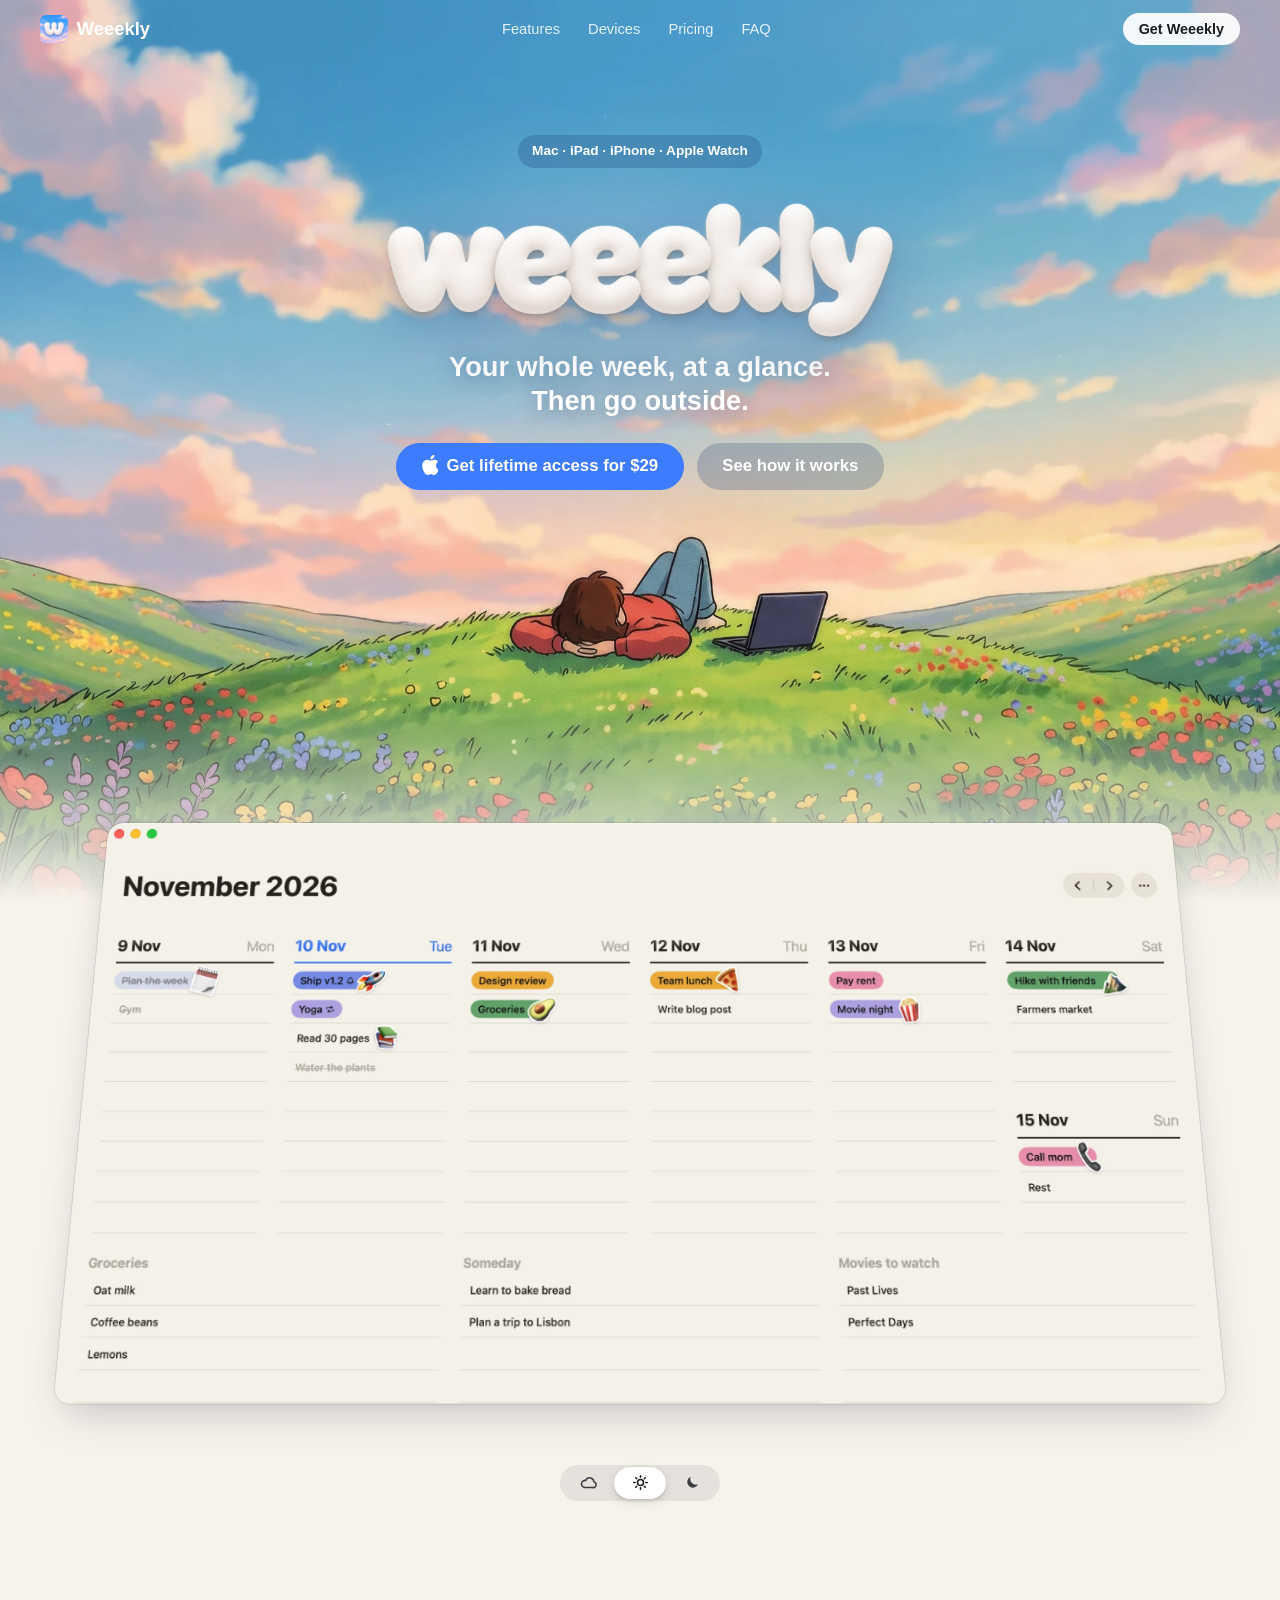
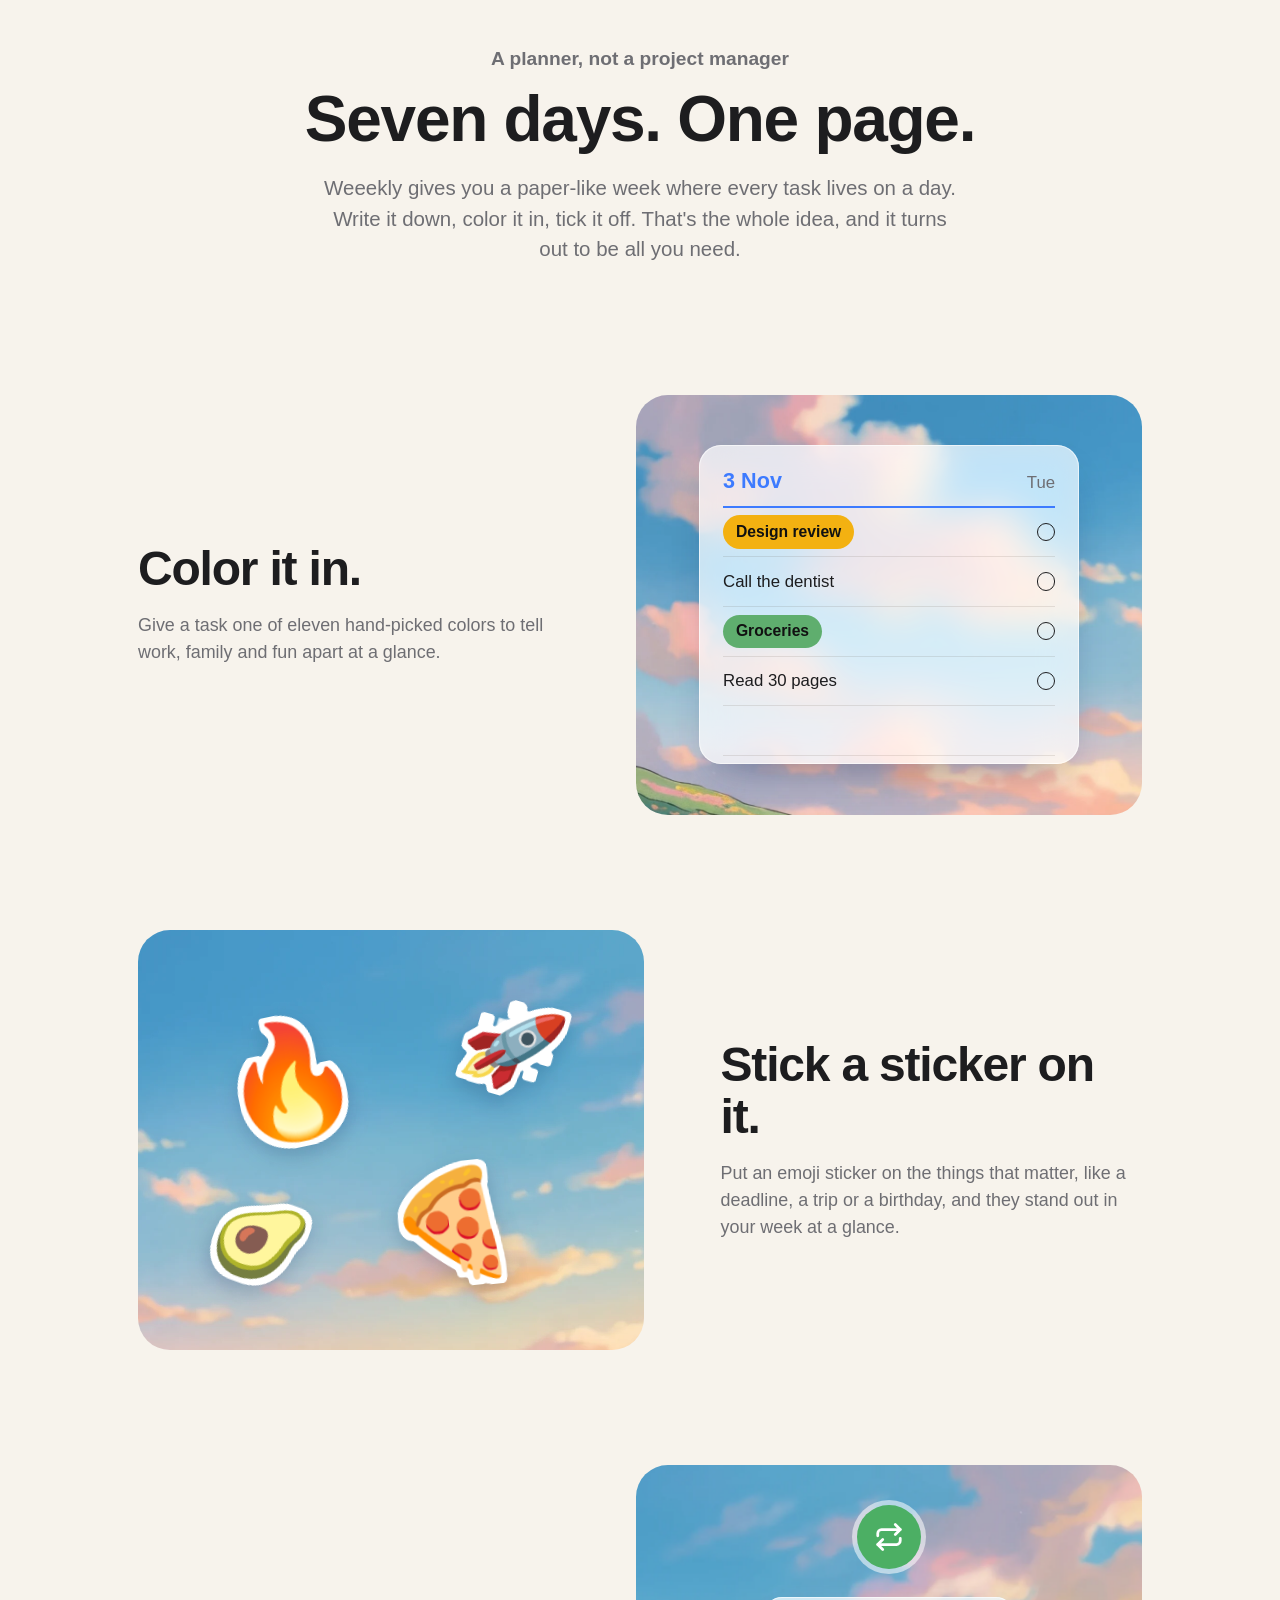
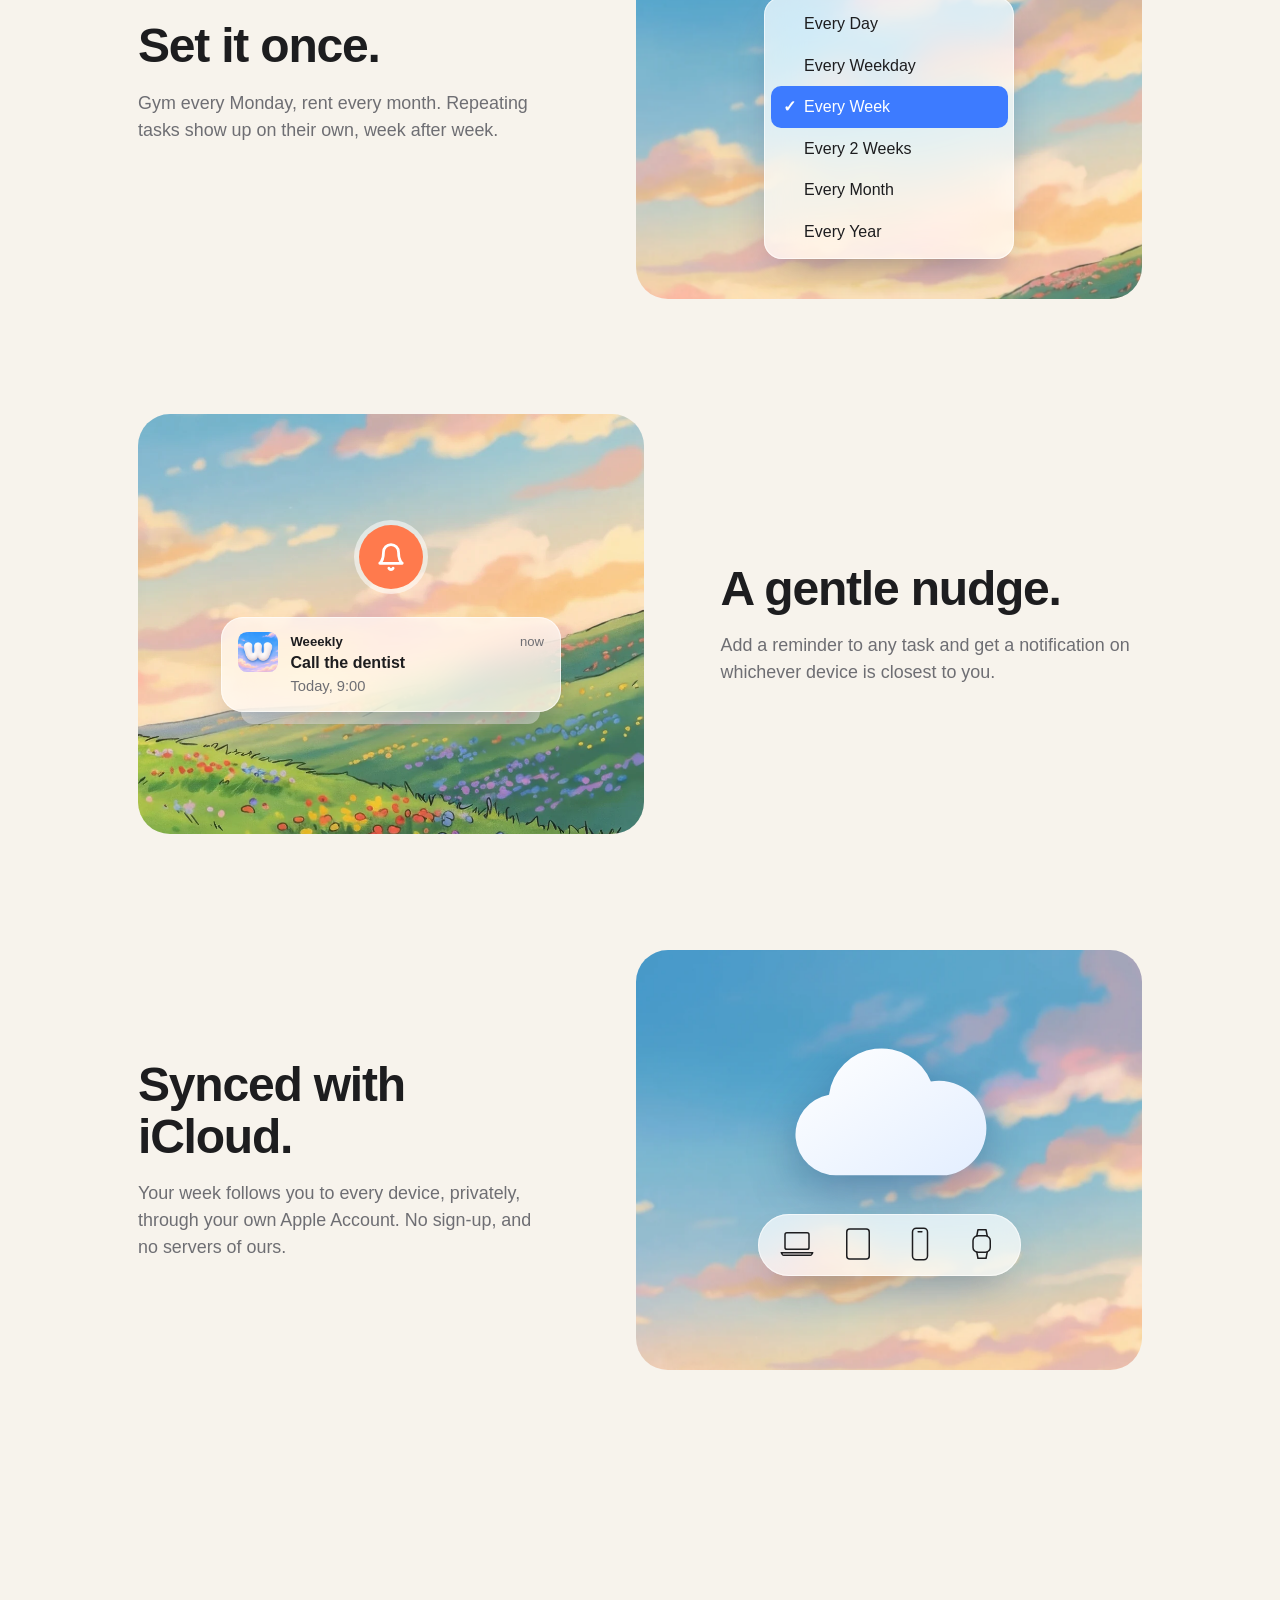
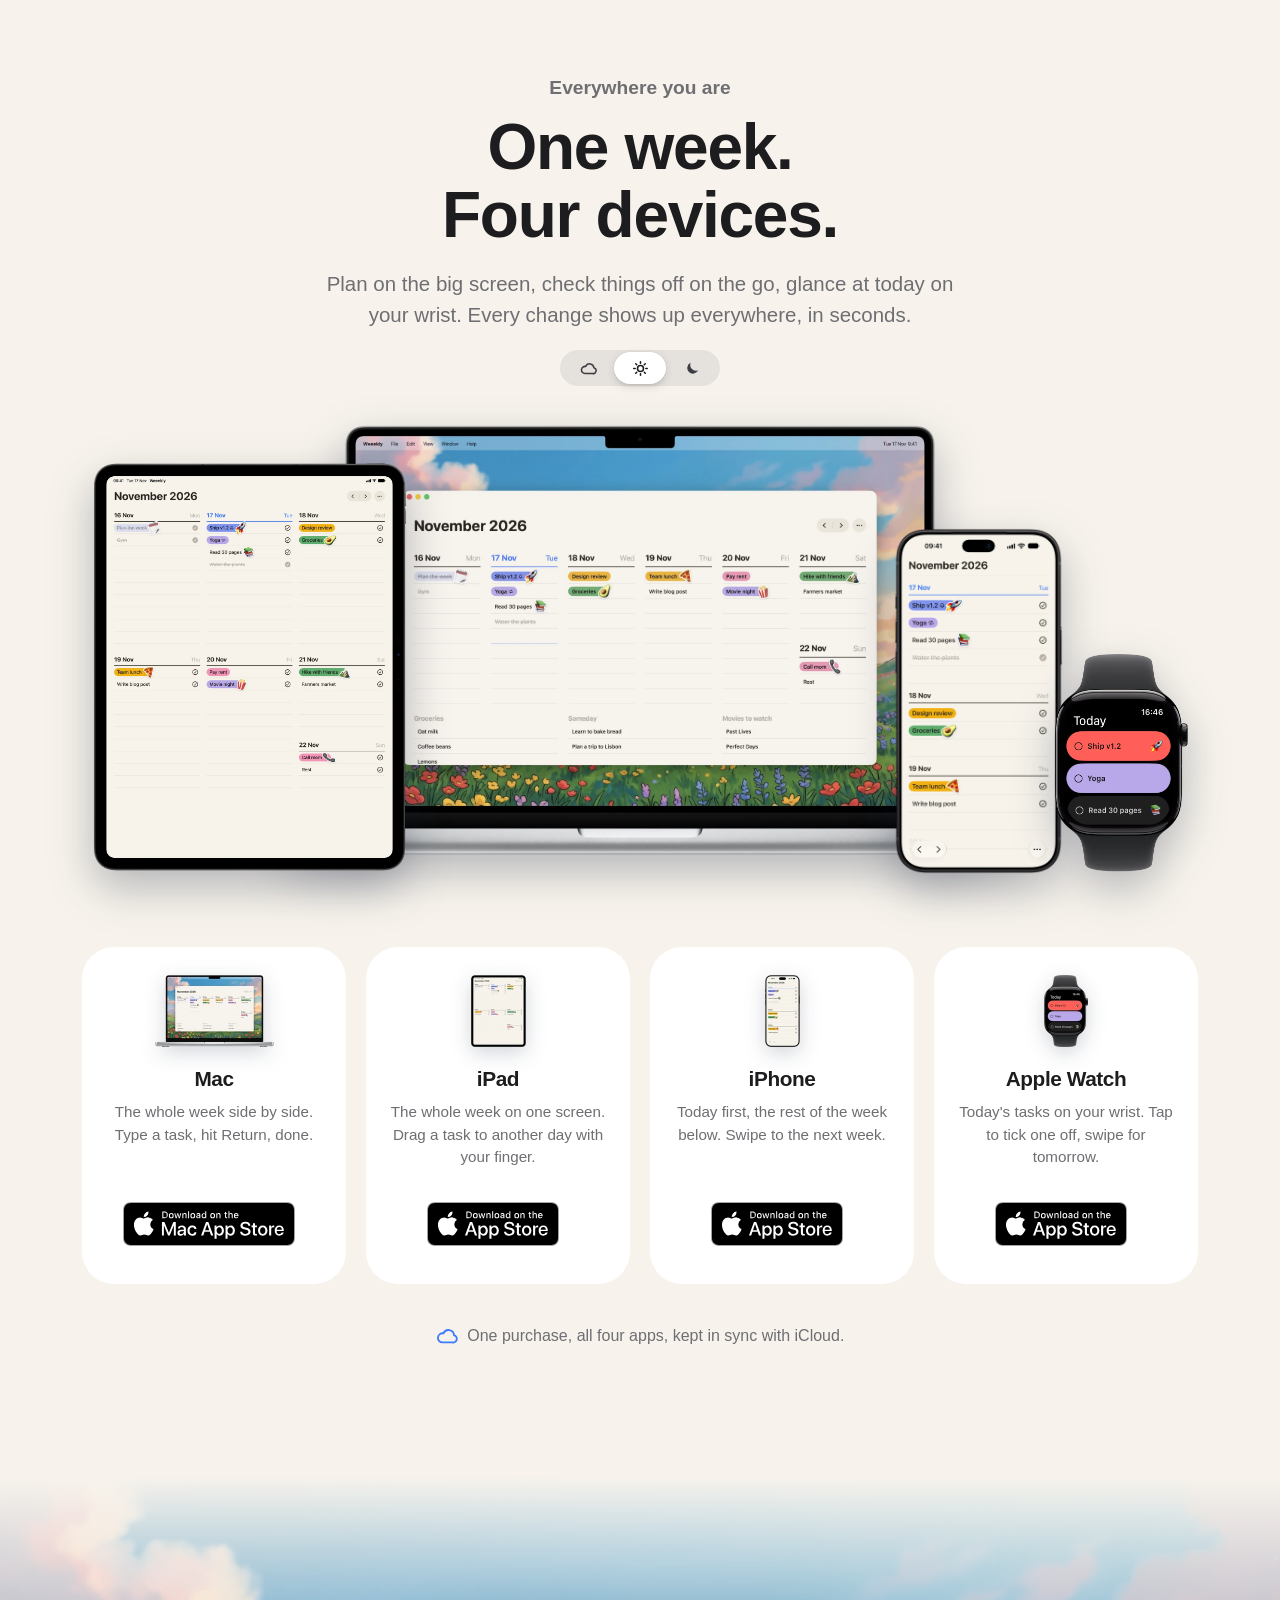
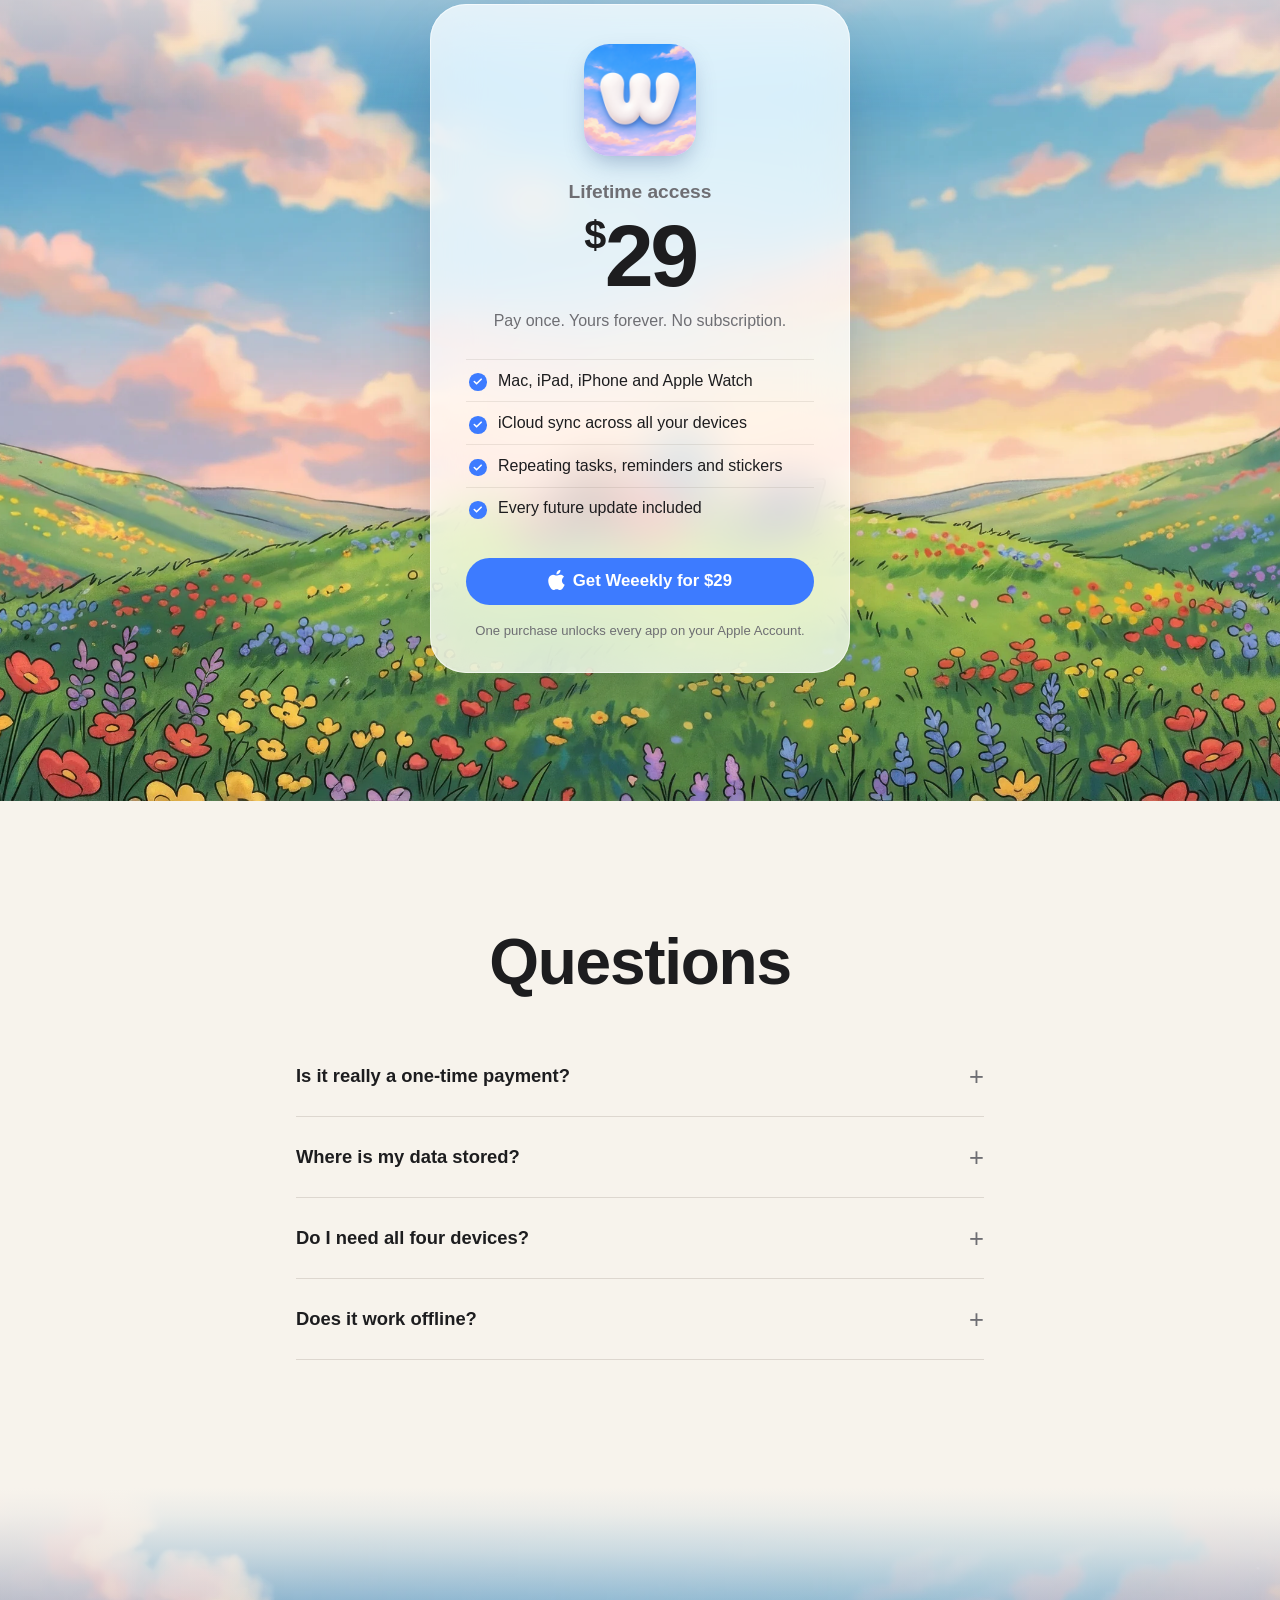
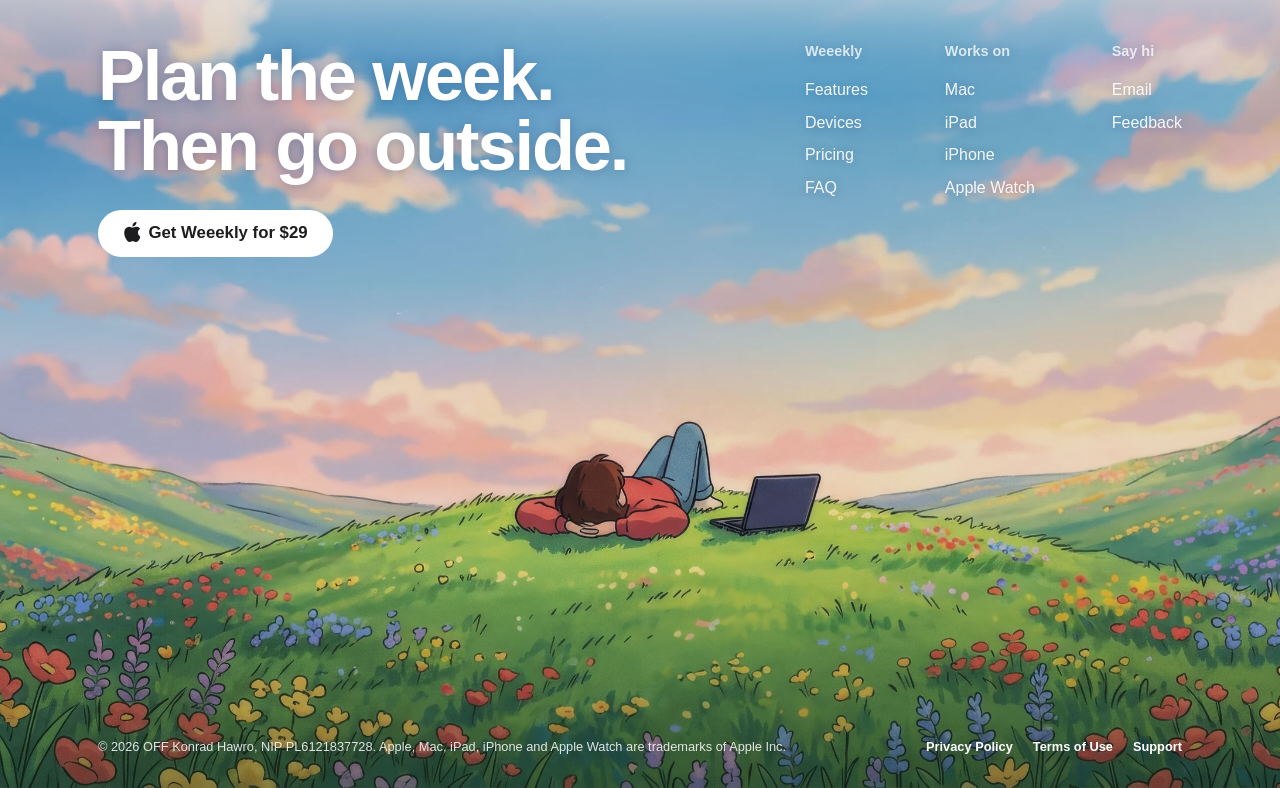
==== commit bb6ff9f3: "Buy buttons and badges link to the App Store; Smart App Banner on iPhone and iPad Co-Authored-By: Cl" ====
--- a/index.html
+++ b/index.html
@@ -9,6 +9,7 @@
     <meta property="og:description" content="A calm weekly planner for Mac, iPad, iPhone and Apple Watch. $29 once, yours forever.">
     <meta property="og:image" content="https://weeekly.app/assets/meadow.jpg">
     <link rel="canonical" href="https://weeekly.app/">
+    <meta name="apple-itunes-app" content="app-id=6830207991">
     <meta name="theme-color" content="#3D7BFF">
     <link rel="icon" type="image/png" href="assets/favicon.png">
     <link rel="apple-touch-icon" href="assets/apple-touch-icon.png">
@@ -61,7 +62,7 @@
             </h1>
             <p class="hero-tagline">Your whole week, at a glance.<br>Then go outside.</p>
             <div class="hero-actions">
-                <a class="btn btn-primary" href="#pricing"><svg class="btn-apple" viewBox="0 0 17 20" aria-hidden="true"><path d="M14.1 10.6c0-2.6 2.1-3.8 2.2-3.9-1.2-1.8-3.1-2-3.7-2-1.6-.2-3.1.9-3.9.9-.8 0-2-.9-3.4-.9-1.7 0-3.3 1-4.2 2.6-1.8 3.1-.5 7.8 1.3 10.3.9 1.2 1.9 2.6 3.2 2.6 1.3-.1 1.8-.8 3.3-.8 1.6 0 2 .8 3.4.8 1.4 0 2.3-1.3 3.1-2.5 1-1.4 1.4-2.8 1.4-2.9 0 0-2.7-1-2.7-4.2zM11.6 3c.7-.9 1.2-2 1-3.2-1 0-2.2.7-3 1.5-.6.7-1.2 1.9-1 3.1 1.1.1 2.3-.6 3-1.4z"/></svg>Get lifetime access for $29</a>
+                <a class="btn btn-primary" href="https://apps.apple.com/app/id6830207991"><svg class="btn-apple" viewBox="0 0 17 20" aria-hidden="true"><path d="M14.1 10.6c0-2.6 2.1-3.8 2.2-3.9-1.2-1.8-3.1-2-3.7-2-1.6-.2-3.1.9-3.9.9-.8 0-2-.9-3.4-.9-1.7 0-3.3 1-4.2 2.6-1.8 3.1-.5 7.8 1.3 10.3.9 1.2 1.9 2.6 3.2 2.6 1.3-.1 1.8-.8 3.3-.8 1.6 0 2 .8 3.4.8 1.4 0 2.3-1.3 3.1-2.5 1-1.4 1.4-2.8 1.4-2.9 0 0-2.7-1-2.7-4.2zM11.6 3c.7-.9 1.2-2 1-3.2-1 0-2.2.7-3 1.5-.6.7-1.2 1.9-1 3.1 1.1.1 2.3-.6 3-1.4z"/></svg>Get lifetime access for $29</a>
                 <a class="btn btn-glass" href="#features">See how it works</a>
             </div>
         </div>
@@ -227,25 +228,25 @@
                 <img class="device-photo" src="assets/official/card-mac.webp" width="119" height="72" alt="" loading="lazy">
                 <h3>Mac</h3>
                 <p>The whole week side by side. Type a task, hit Return, done.</p>
-                <a class="store-badge-official" href="#pricing" data-buy><img src="assets/official/mac-app-store-badge.svg" alt="Download on the Mac App Store" width="156" height="40"></a>
+                <a class="store-badge-official" href="https://apps.apple.com/app/id6830207991"><img src="assets/official/mac-app-store-badge.svg" alt="Download on the Mac App Store" width="156" height="40"></a>
             </li>
             <li class="device-card reveal" data-device="ipad">
                 <img class="device-photo" src="assets/official/card-ipad.webp" width="55" height="72" alt="" loading="lazy">
                 <h3>iPad</h3>
                 <p>The whole week on one screen. Drag a task to another day with your finger.</p>
-                <a class="store-badge-official" href="#pricing" data-buy><img src="assets/official/app-store-badge.svg" alt="Download on the App Store" width="120" height="40"></a>
+                <a class="store-badge-official" href="https://apps.apple.com/app/id6830207991"><img src="assets/official/app-store-badge.svg" alt="Download on the App Store" width="120" height="40"></a>
             </li>
             <li class="device-card reveal" data-device="iphone">
                 <img class="device-photo" src="assets/official/card-iphone.webp" width="35" height="72" alt="" loading="lazy">
                 <h3>iPhone</h3>
                 <p>Today first, the rest of the week below. Swipe to the next week.</p>
-                <a class="store-badge-official" href="#pricing" data-buy><img src="assets/official/app-store-badge.svg" alt="Download on the App Store" width="120" height="40"></a>
+                <a class="store-badge-official" href="https://apps.apple.com/app/id6830207991"><img src="assets/official/app-store-badge.svg" alt="Download on the App Store" width="120" height="40"></a>
             </li>
             <li class="device-card reveal" data-device="watch">
                 <img class="device-photo" src="assets/official/card-watch.webp" width="44" height="72" alt="" loading="lazy">
                 <h3>Apple Watch</h3>
                 <p>Today's tasks on your wrist. Tap to tick one off, swipe for tomorrow.</p>
-                <a class="store-badge-official" href="#pricing" data-buy><img src="assets/official/app-store-badge.svg" alt="Download on the App Store" width="120" height="40"></a>
+                <a class="store-badge-official" href="https://apps.apple.com/app/id6830207991"><img src="assets/official/app-store-badge.svg" alt="Download on the App Store" width="120" height="40"></a>
             </li>
         </ul>
 
@@ -272,7 +273,7 @@
                 <li>Repeating tasks, reminders and stickers</li>
                 <li>Every future update included</li>
             </ul>
-            <button type="button" class="btn btn-primary btn-block" data-buy><svg class="btn-apple" viewBox="0 0 17 20" aria-hidden="true"><path d="M14.1 10.6c0-2.6 2.1-3.8 2.2-3.9-1.2-1.8-3.1-2-3.7-2-1.6-.2-3.1.9-3.9.9-.8 0-2-.9-3.4-.9-1.7 0-3.3 1-4.2 2.6-1.8 3.1-.5 7.8 1.3 10.3.9 1.2 1.9 2.6 3.2 2.6 1.3-.1 1.8-.8 3.3-.8 1.6 0 2 .8 3.4.8 1.4 0 2.3-1.3 3.1-2.5 1-1.4 1.4-2.8 1.4-2.9 0 0-2.7-1-2.7-4.2zM11.6 3c.7-.9 1.2-2 1-3.2-1 0-2.2.7-3 1.5-.6.7-1.2 1.9-1 3.1 1.1.1 2.3-.6 3-1.4z"/></svg>Get Weeekly for $29</button>
+            <a class="btn btn-primary btn-block" href="https://apps.apple.com/app/id6830207991"><svg class="btn-apple" viewBox="0 0 17 20" aria-hidden="true"><path d="M14.1 10.6c0-2.6 2.1-3.8 2.2-3.9-1.2-1.8-3.1-2-3.7-2-1.6-.2-3.1.9-3.9.9-.8 0-2-.9-3.4-.9-1.7 0-3.3 1-4.2 2.6-1.8 3.1-.5 7.8 1.3 10.3.9 1.2 1.9 2.6 3.2 2.6 1.3-.1 1.8-.8 3.3-.8 1.6 0 2 .8 3.4.8 1.4 0 2.3-1.3 3.1-2.5 1-1.4 1.4-2.8 1.4-2.9 0 0-2.7-1-2.7-4.2zM11.6 3c.7-.9 1.2-2 1-3.2-1 0-2.2.7-3 1.5-.6.7-1.2 1.9-1 3.1 1.1.1 2.3-.6 3-1.4z"/></svg>Get Weeekly for $29</a>
             <p class="price-fine">One purchase unlocks every app on your Apple Account.</p>
         </div>
     </section>
@@ -312,7 +313,7 @@
         <div class="footer-top">
             <div class="footer-cta">
                 <p class="footer-tagline">Plan the week.<br>Then go outside.</p>
-                <button type="button" class="btn btn-light" data-buy><svg class="btn-apple" viewBox="0 0 17 20" aria-hidden="true"><path d="M14.1 10.6c0-2.6 2.1-3.8 2.2-3.9-1.2-1.8-3.1-2-3.7-2-1.6-.2-3.1.9-3.9.9-.8 0-2-.9-3.4-.9-1.7 0-3.3 1-4.2 2.6-1.8 3.1-.5 7.8 1.3 10.3.9 1.2 1.9 2.6 3.2 2.6 1.3-.1 1.8-.8 3.3-.8 1.6 0 2 .8 3.4.8 1.4 0 2.3-1.3 3.1-2.5 1-1.4 1.4-2.8 1.4-2.9 0 0-2.7-1-2.7-4.2zM11.6 3c.7-.9 1.2-2 1-3.2-1 0-2.2.7-3 1.5-.6.7-1.2 1.9-1 3.1 1.1.1 2.3-.6 3-1.4z"/></svg>Get Weeekly for $29</button>
+                <a class="btn btn-light" href="https://apps.apple.com/app/id6830207991"><svg class="btn-apple" viewBox="0 0 17 20" aria-hidden="true"><path d="M14.1 10.6c0-2.6 2.1-3.8 2.2-3.9-1.2-1.8-3.1-2-3.7-2-1.6-.2-3.1.9-3.9.9-.8 0-2-.9-3.4-.9-1.7 0-3.3 1-4.2 2.6-1.8 3.1-.5 7.8 1.3 10.3.9 1.2 1.9 2.6 3.2 2.6 1.3-.1 1.8-.8 3.3-.8 1.6 0 2 .8 3.4.8 1.4 0 2.3-1.3 3.1-2.5 1-1.4 1.4-2.8 1.4-2.9 0 0-2.7-1-2.7-4.2zM11.6 3c.7-.9 1.2-2 1-3.2-1 0-2.2.7-3 1.5-.6.7-1.2 1.9-1 3.1 1.1.1 2.3-.6 3-1.4z"/></svg>Get Weeekly for $29</a>
             </div>
             <nav class="footer-cols" aria-label="Footer">
                 <div>
@@ -348,7 +349,6 @@
     </div>
 </footer>
 
-<div class="toast" id="toast" role="status" aria-live="polite"></div>
 
 <script src="script.js"></script>
 </body>
--- a/styles.css
+++ b/styles.css
@@ -809,24 +809,6 @@
 .legal-footer { padding: 2rem 1.5rem 3rem; text-align: center; font-size: .85rem; color: var(--ink-2); border-top: 1px solid rgba(74, 59, 40, .12); }
 .legal-footer a { color: inherit; }
 .nav-links a[aria-current="page"] { opacity: 1; font-weight: 600; }
-
-/* "Coming soon" toast for the buy button */
-.toast {
-    position: fixed;
-    left: 50%;
-    bottom: 2rem;
-    z-index: 60;
-    padding: .9rem 1.4rem;
-    border-radius: 999px;
-    background: rgba(29, 29, 31, .92);
-    color: #fff;
-    font-weight: 500;
-    transform: translate(-50%, 150%);
-    opacity: 0;
-    transition: transform .4s cubic-bezier(.2, 1.2, .4, 1), opacity .3s ease;
-    pointer-events: none;
-}
-.toast.is-visible { transform: translate(-50%, 0); opacity: 1; }
 
 /* Scroll reveal */
 .reveal { opacity: 0; transform: translateY(28px); transition: opacity .8s ease, transform .8s cubic-bezier(.2, .8, .2, 1); }
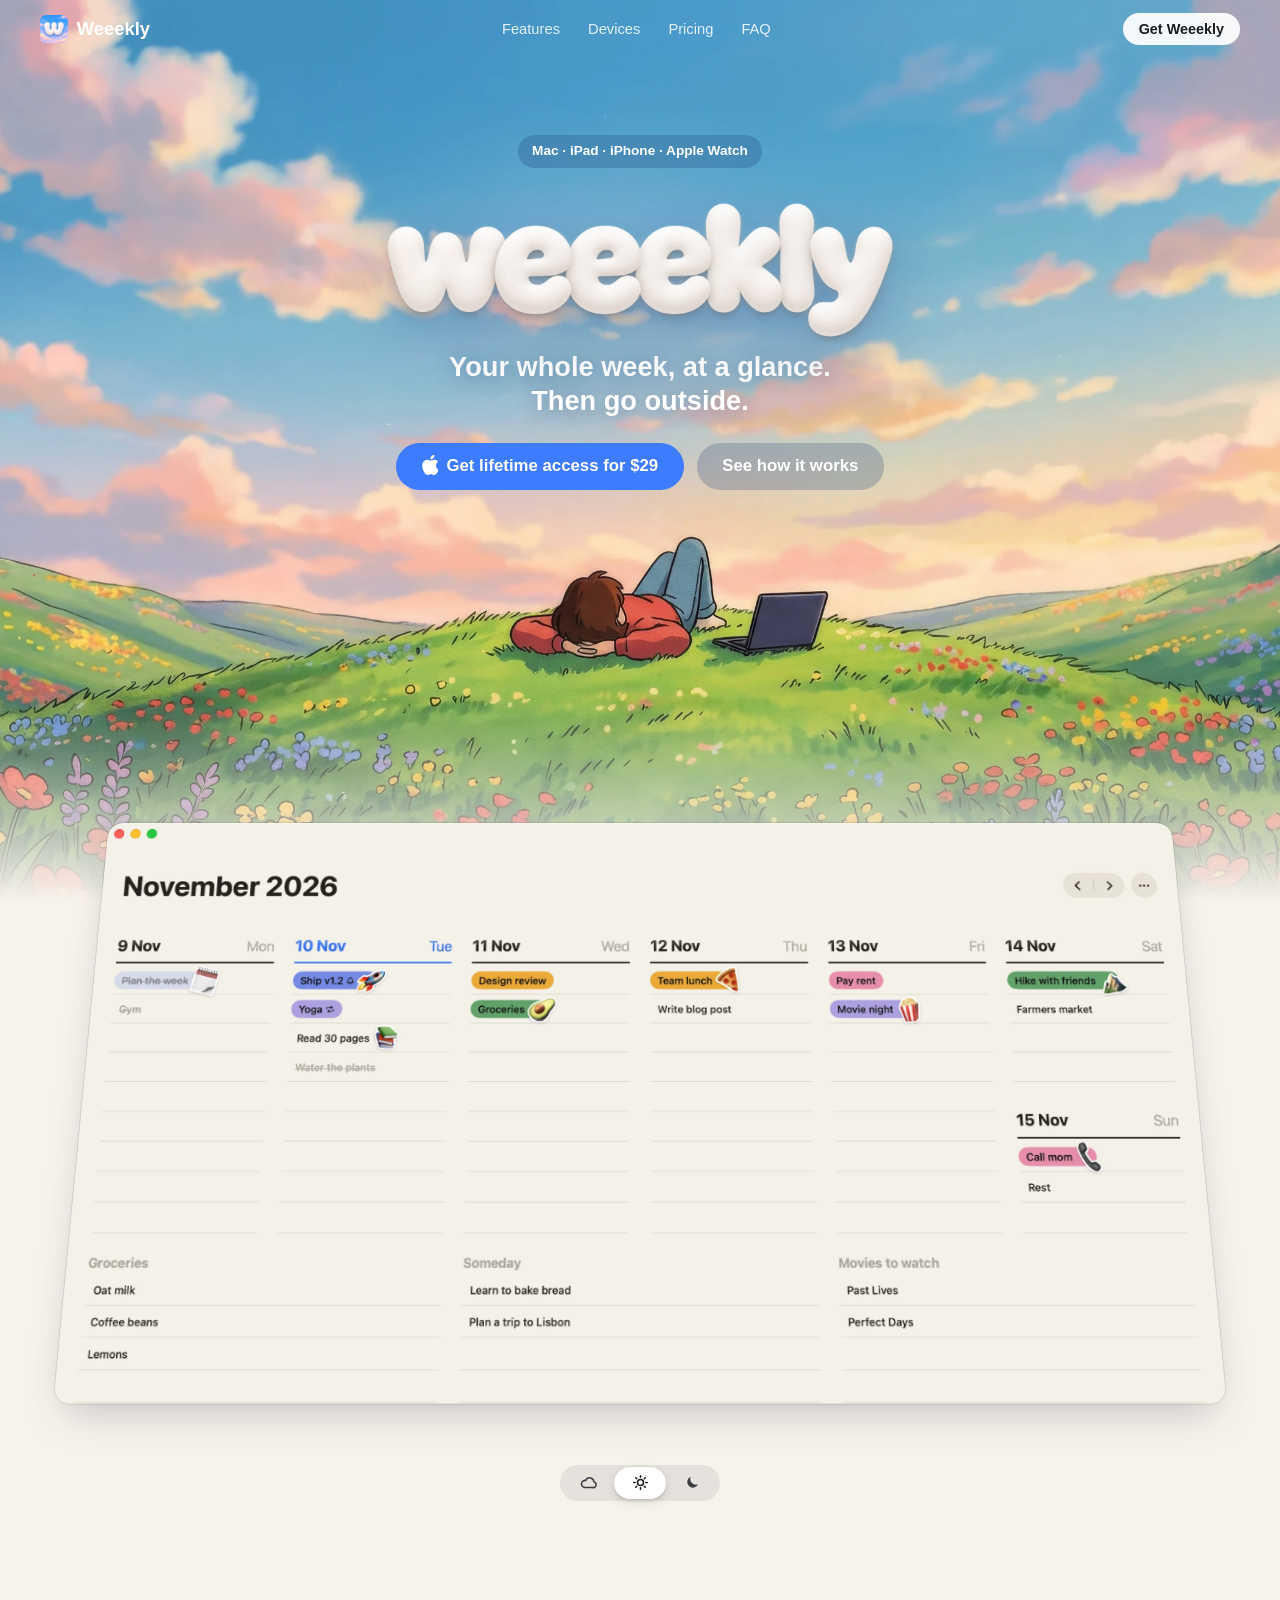
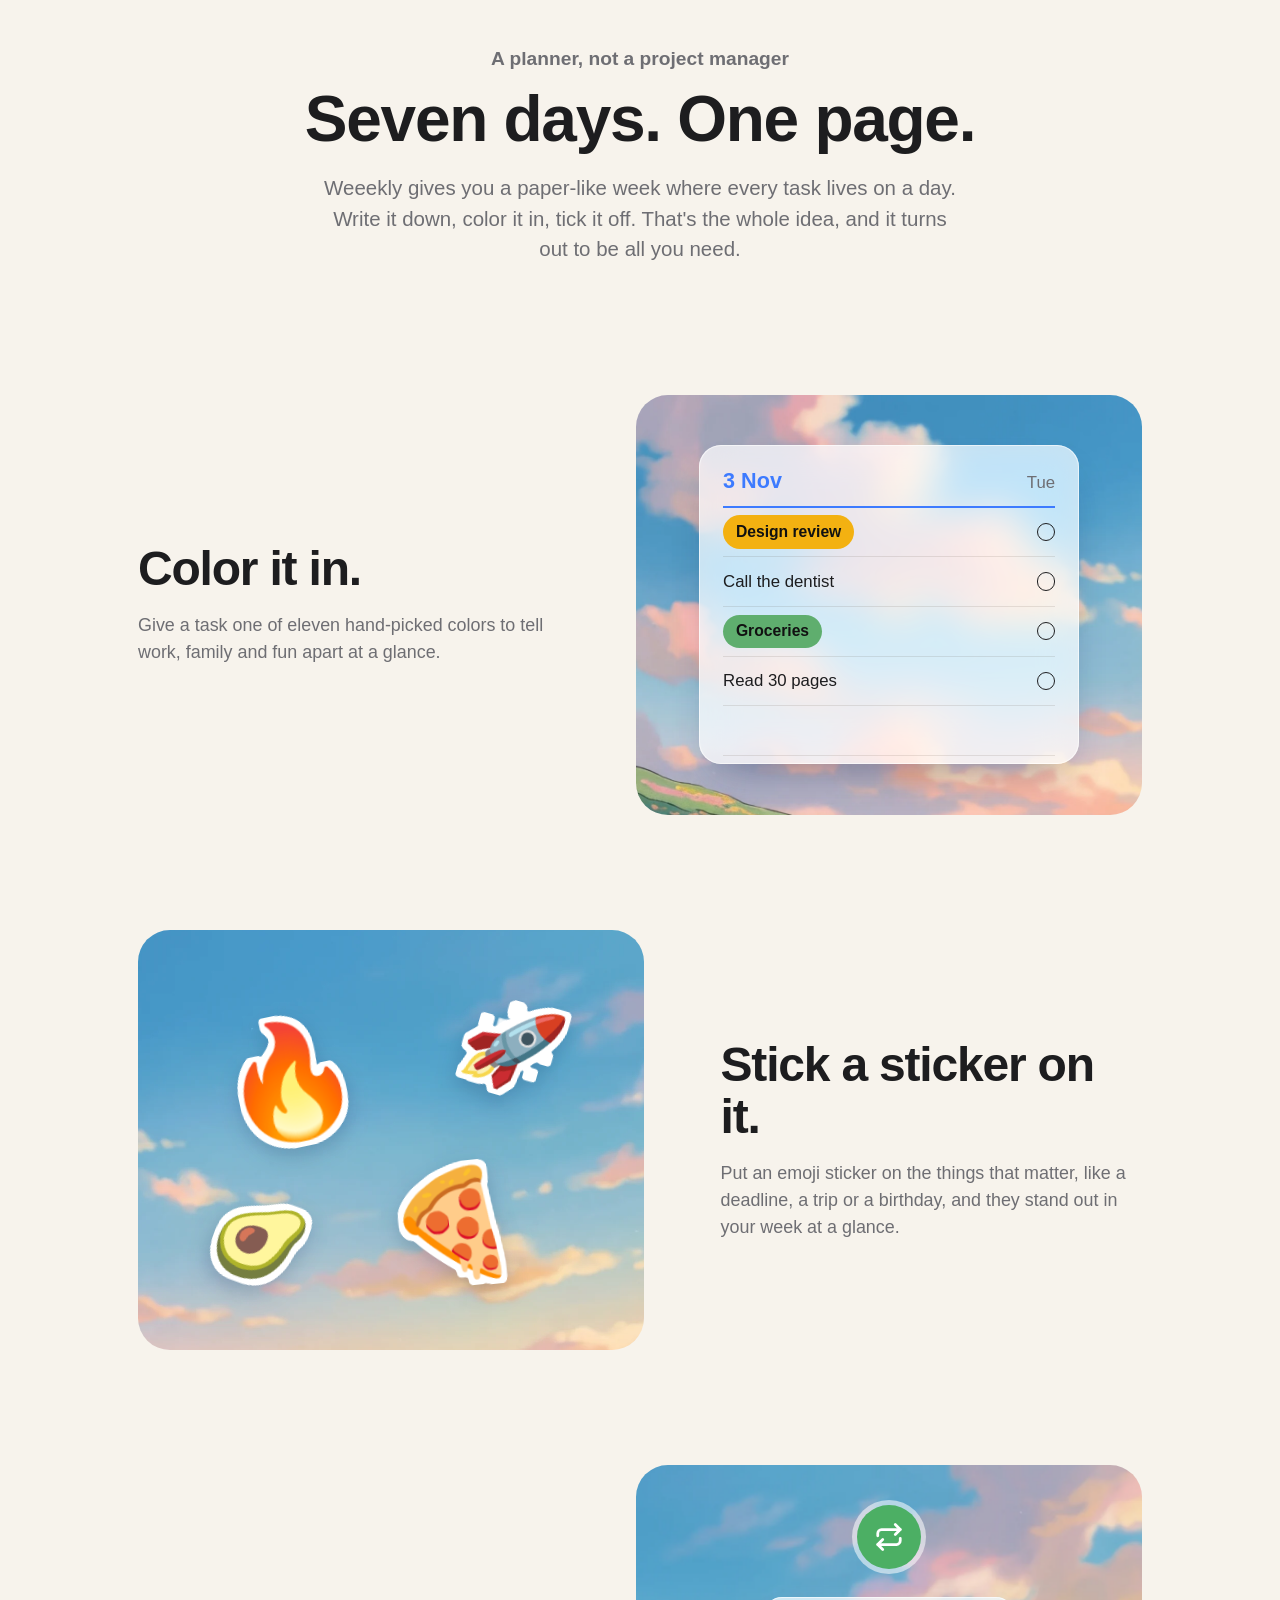
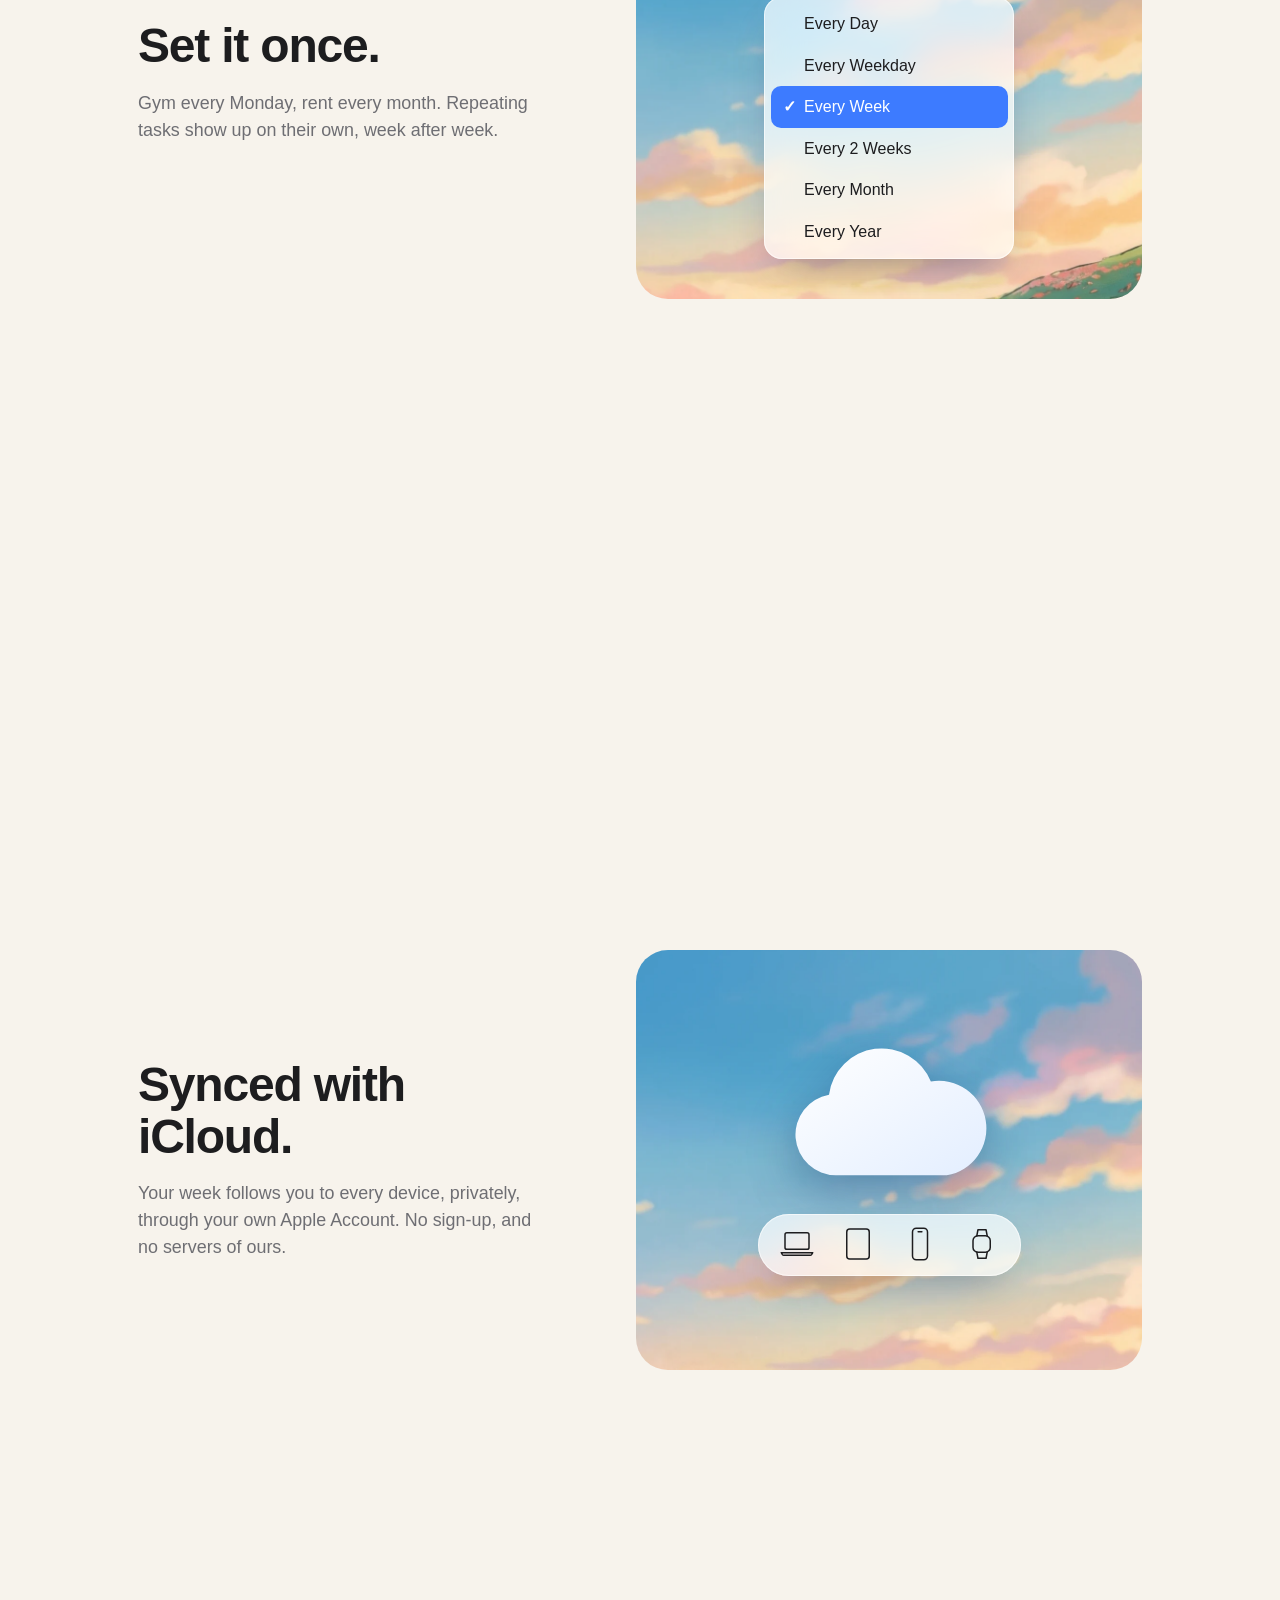
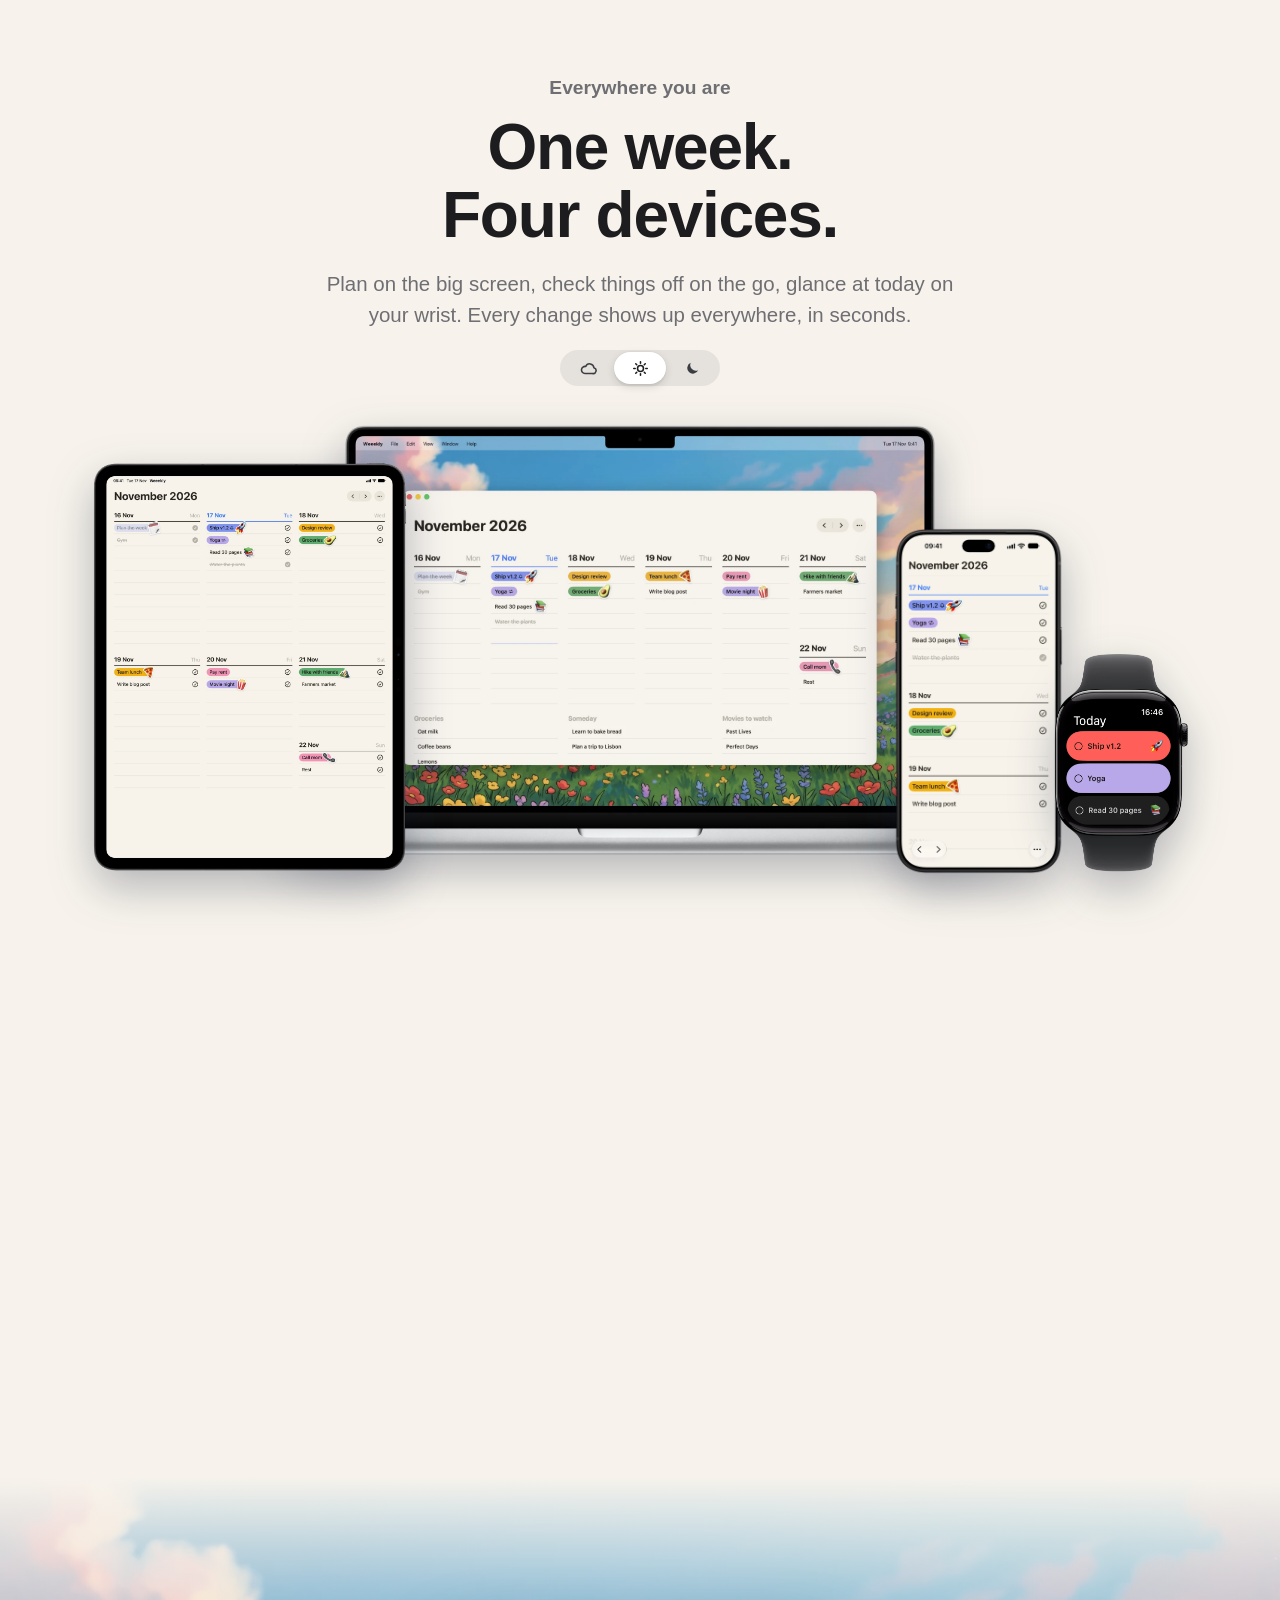
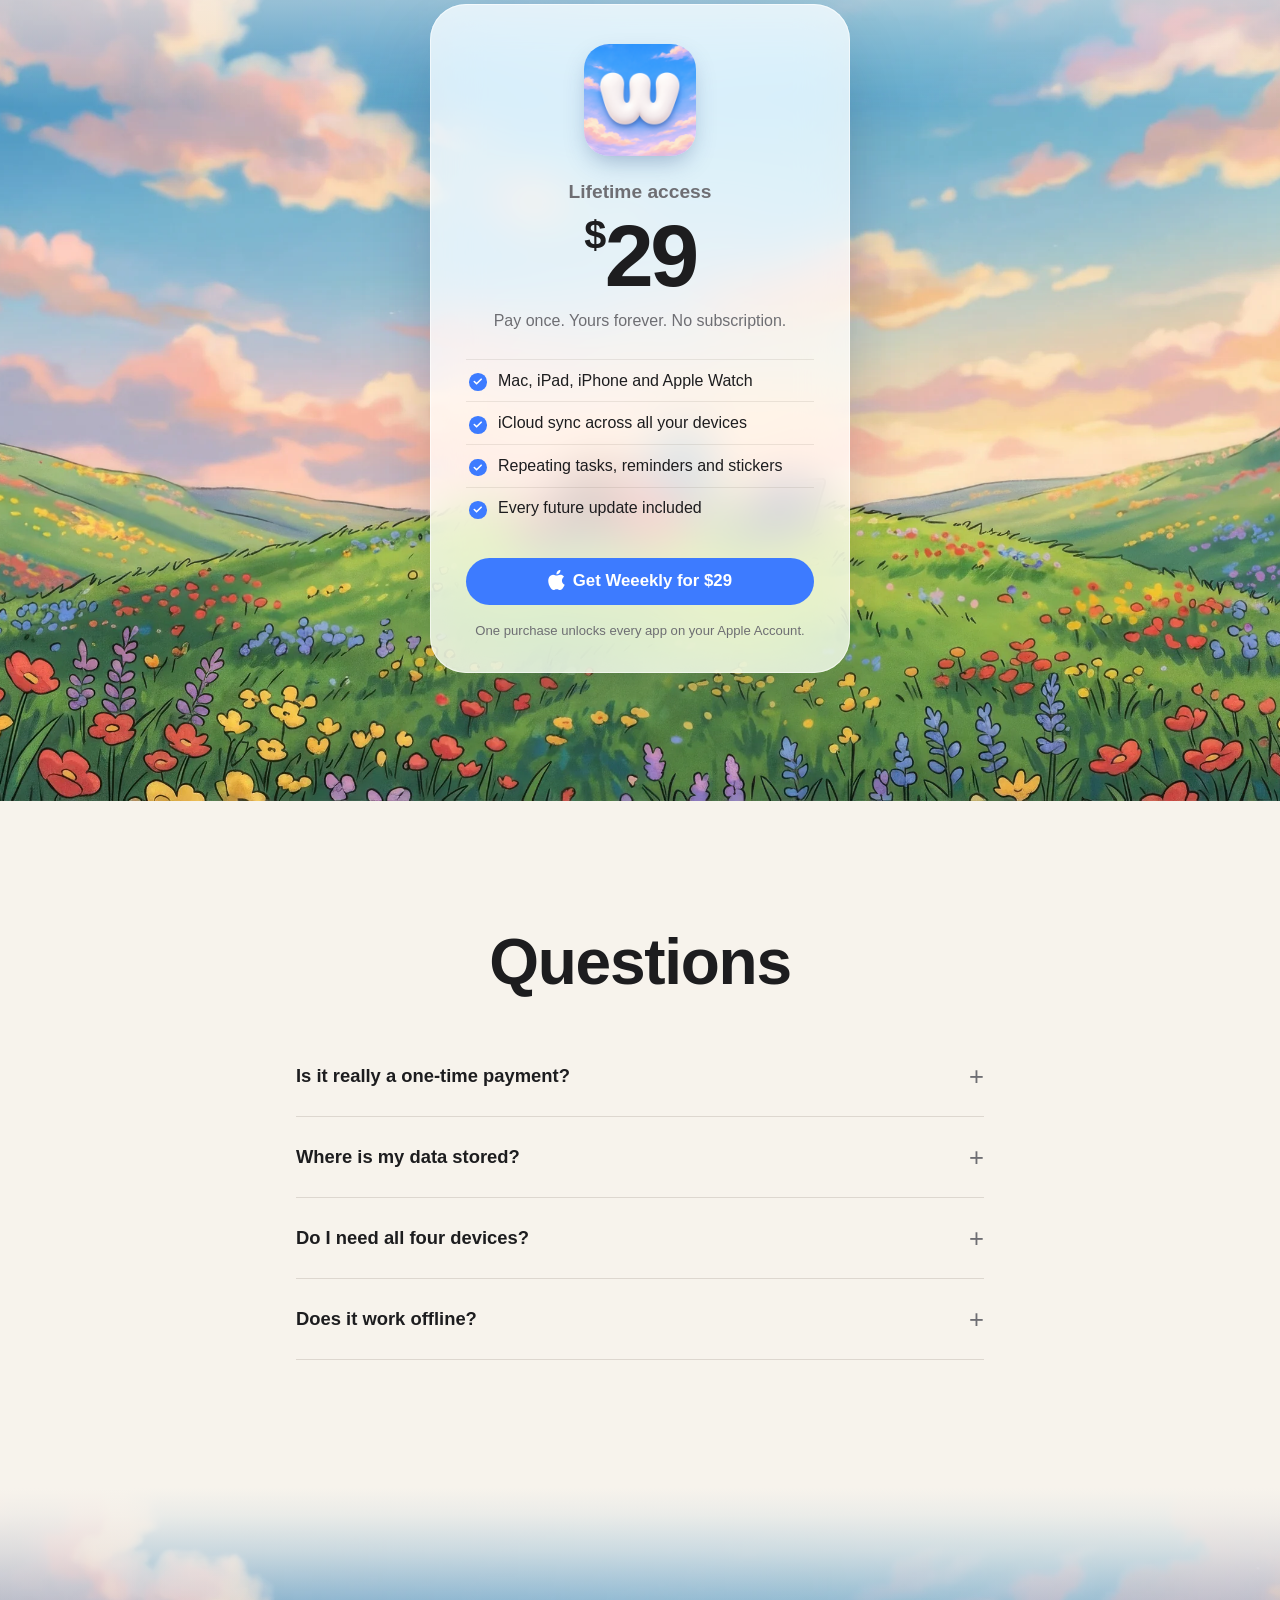
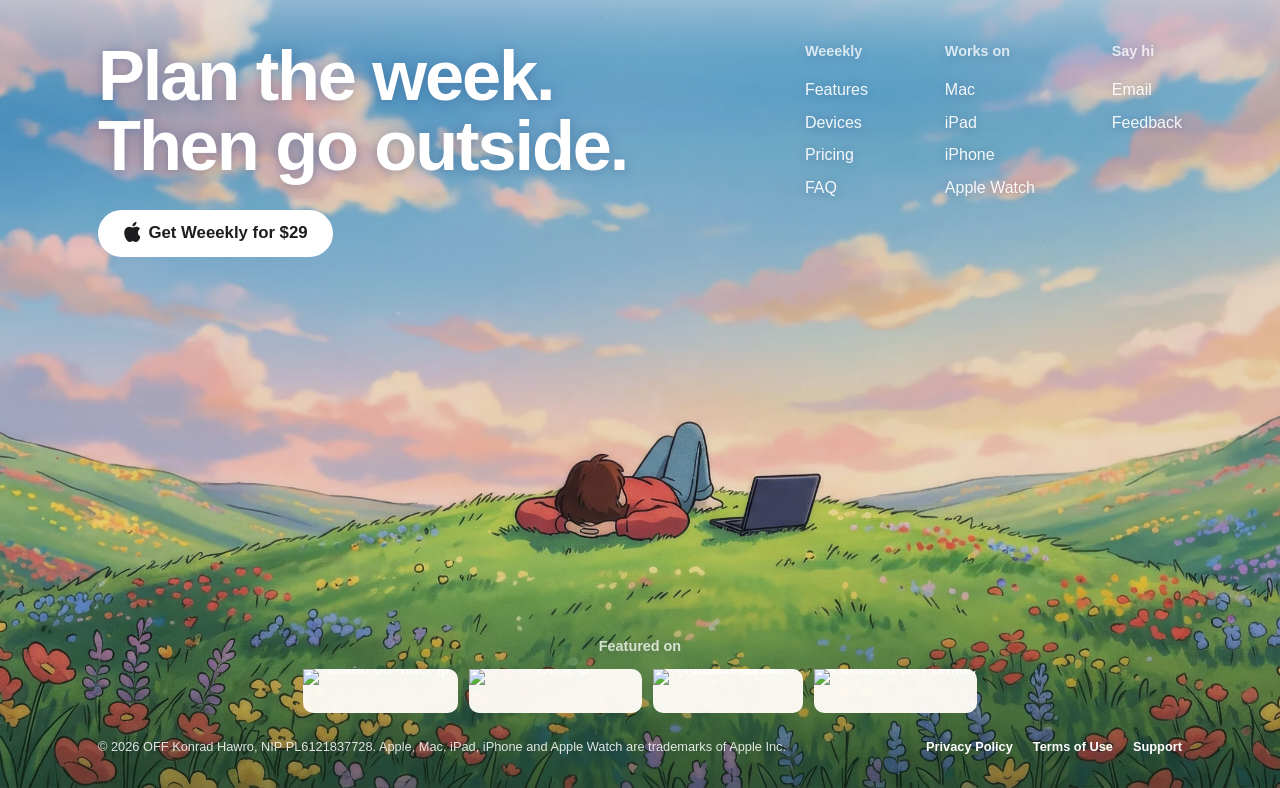
==== commit ada7ab07: "Add a Featured on row of directory badges to the landing footer. Co-authored-by: khawro <khawro@user" ====
--- a/index.html
+++ b/index.html
@@ -5,6 +5,7 @@
     <meta name="viewport" content="width=device-width, initial-scale=1">
     <title>Weeekly: your whole week, at a glance</title>
     <meta name="description" content="Weeekly is a calm weekly planner for Mac, iPad, iPhone and Apple Watch. One price, $29, lifetime access on every device.">
+    <meta name="p:domain_verify" content="ef96481c39574c927e864ca11f1f6393">
     <meta property="og:title" content="Weeekly: your whole week, at a glance">
     <meta property="og:description" content="A calm weekly planner for Mac, iPad, iPhone and Apple Watch. $29 once, yours forever.">
     <meta property="og:image" content="https://weeekly.app/assets/meadow.jpg">
@@ -337,6 +338,15 @@
                 </div>
             </nav>
         </div>
+        <div class="footer-featured">
+            <p class="footer-featured-label">Featured on</p>
+            <div class="footer-badges">
+                <a href="https://macpip.com/apps/weeekly-planner-to-do?ref=badge"><img src="https://macpip.com/badge/weeekly-planner-to-do.svg" width="204" height="58" alt="Listed on MacPip" loading="lazy"></a>
+                <a href="https://ipip.fyi/?ref=badge"><img src="https://ipip.fyi/badge.svg" width="220" height="56" alt="On iPip" loading="lazy"></a>
+                <a href="https://nativeshelf.com?ref=badge" target="_blank" rel="noopener" title="Featured on NativeShelf.com"><img src="https://nativeshelf.com/badge/dark.png?v=6" width="232" height="68" alt="Featured on NativeShelf.com" loading="lazy"></a>
+                <a href="https://formac.app" target="_blank" rel="noopener"><img src="https://formac.app/badge.svg" width="200" height="54" alt="Featured on Formac" loading="lazy"></a>
+            </div>
+        </div>
         <div class="footer-fine">
             <p>© 2026 OFF Konrad Hawro, NIP PL6121837728. Apple, Mac, iPad, iPhone and Apple Watch are trademarks of Apple Inc.</p>
             <nav class="footer-legal" aria-label="Legal">
--- a/styles.css
+++ b/styles.css
@@ -767,14 +767,48 @@
 .footer-cols a, .footer-cols span { font-size: 1rem; font-weight: 500; text-decoration: none; opacity: .92; }
 .footer-cols a:hover { opacity: 1; text-decoration: underline; text-underline-offset: 3px; }
 .footer-head { margin: 0 0 .4rem; font-size: .9rem; font-weight: 700; opacity: .75; }
+.footer-featured {
+    margin-top: auto;
+    padding-top: 2.5rem;
+    text-align: center;
+}
+.footer-featured-label {
+    margin: 0 0 .7rem;
+    font-size: .9rem;
+    font-weight: 700;
+    opacity: .75;
+}
+.footer-badges {
+    display: flex;
+    flex-wrap: wrap;
+    justify-content: center;
+    align-items: center;
+    gap: .6rem .7rem;
+}
+.footer-badges a {
+    display: inline-flex;
+    align-items: center;
+    line-height: 0;
+    text-decoration: none;
+    text-shadow: none;
+    background: rgba(255, 252, 247, .96);
+    border-radius: 10px;
+}
+.footer-badges a:hover { background: #fff; }
+.footer-badges img {
+    display: block;
+    height: 44px;
+    width: auto;
+    max-width: none;
+}
 .footer-fine {
     display: flex;
     flex-wrap: wrap;
     justify-content: space-between;
     align-items: baseline;
     gap: .75rem 2rem;
-    margin: auto 0 0;
-    padding: 3rem 0 2rem;
+    margin: 0;
+    padding: 1.5rem 0 2rem;
     font-size: .8rem;
 }
 .footer-fine p { margin: 0; max-width: 46rem; opacity: .85; }
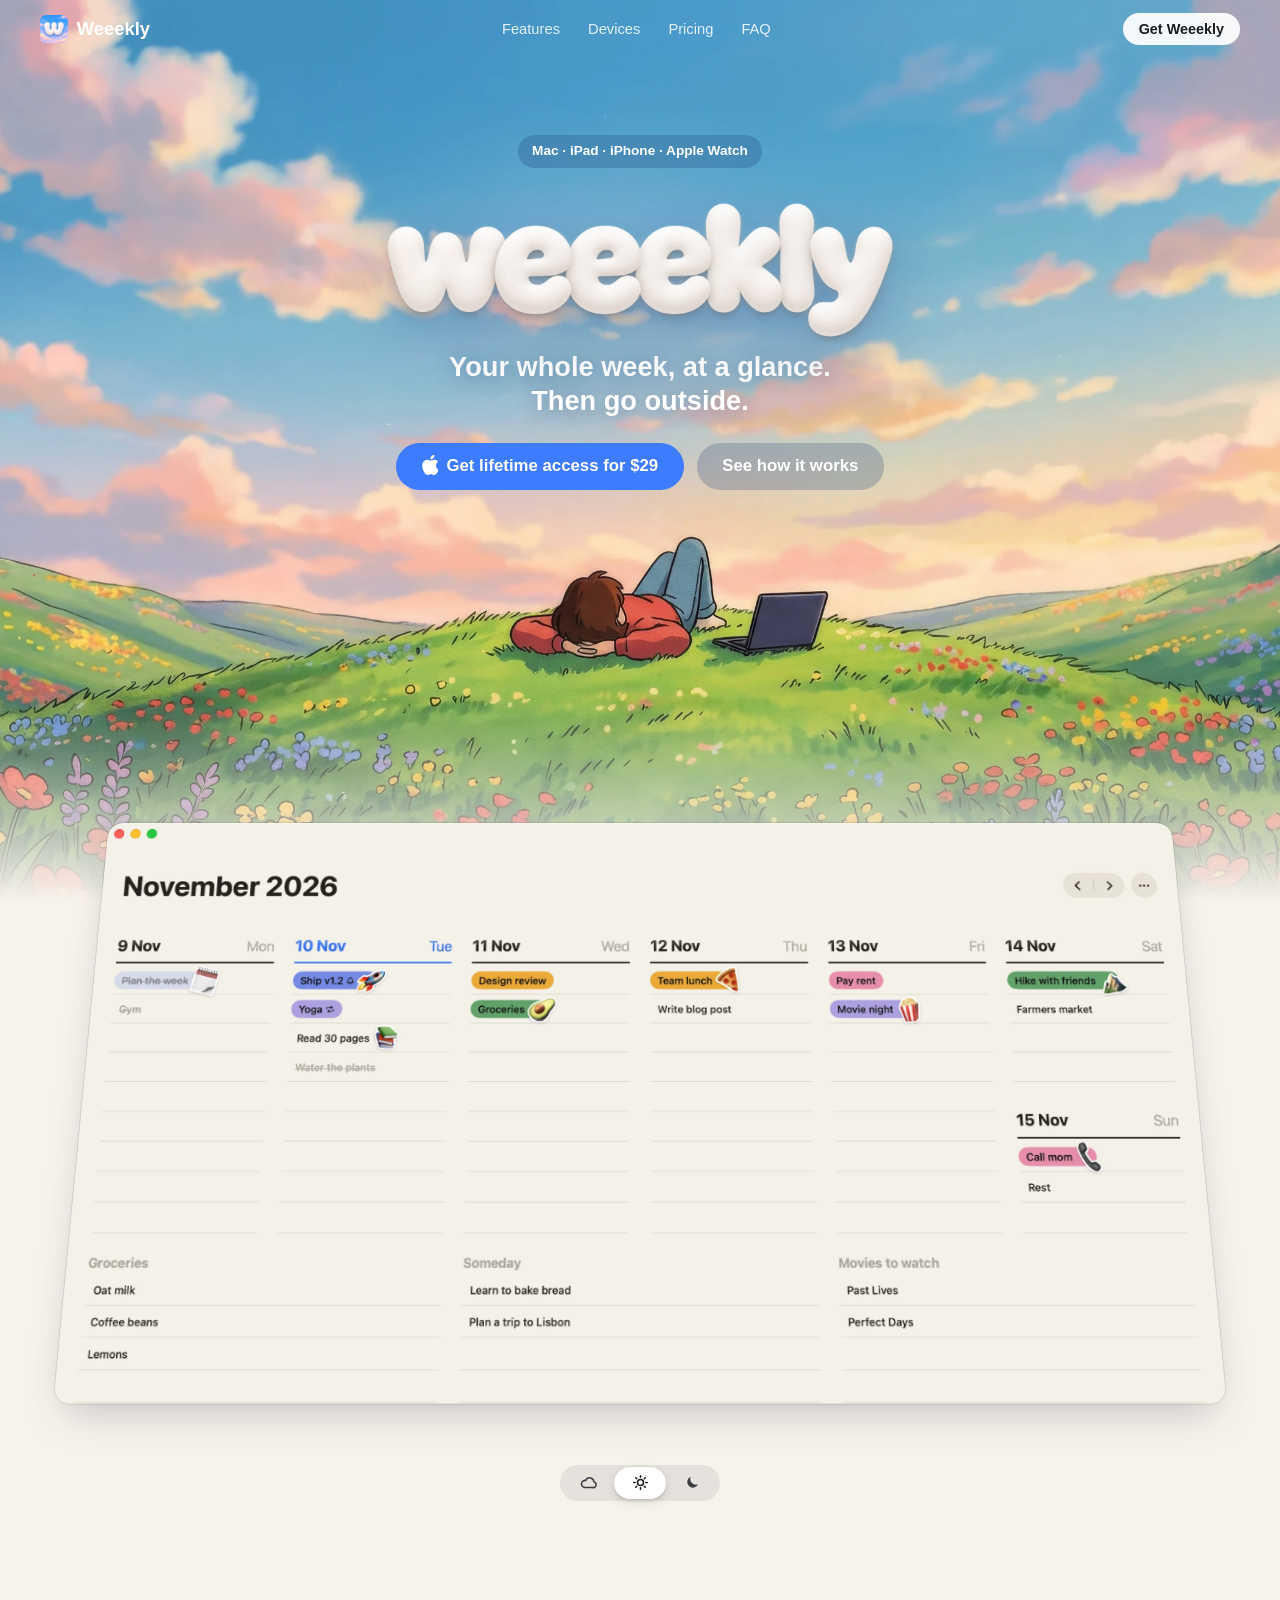
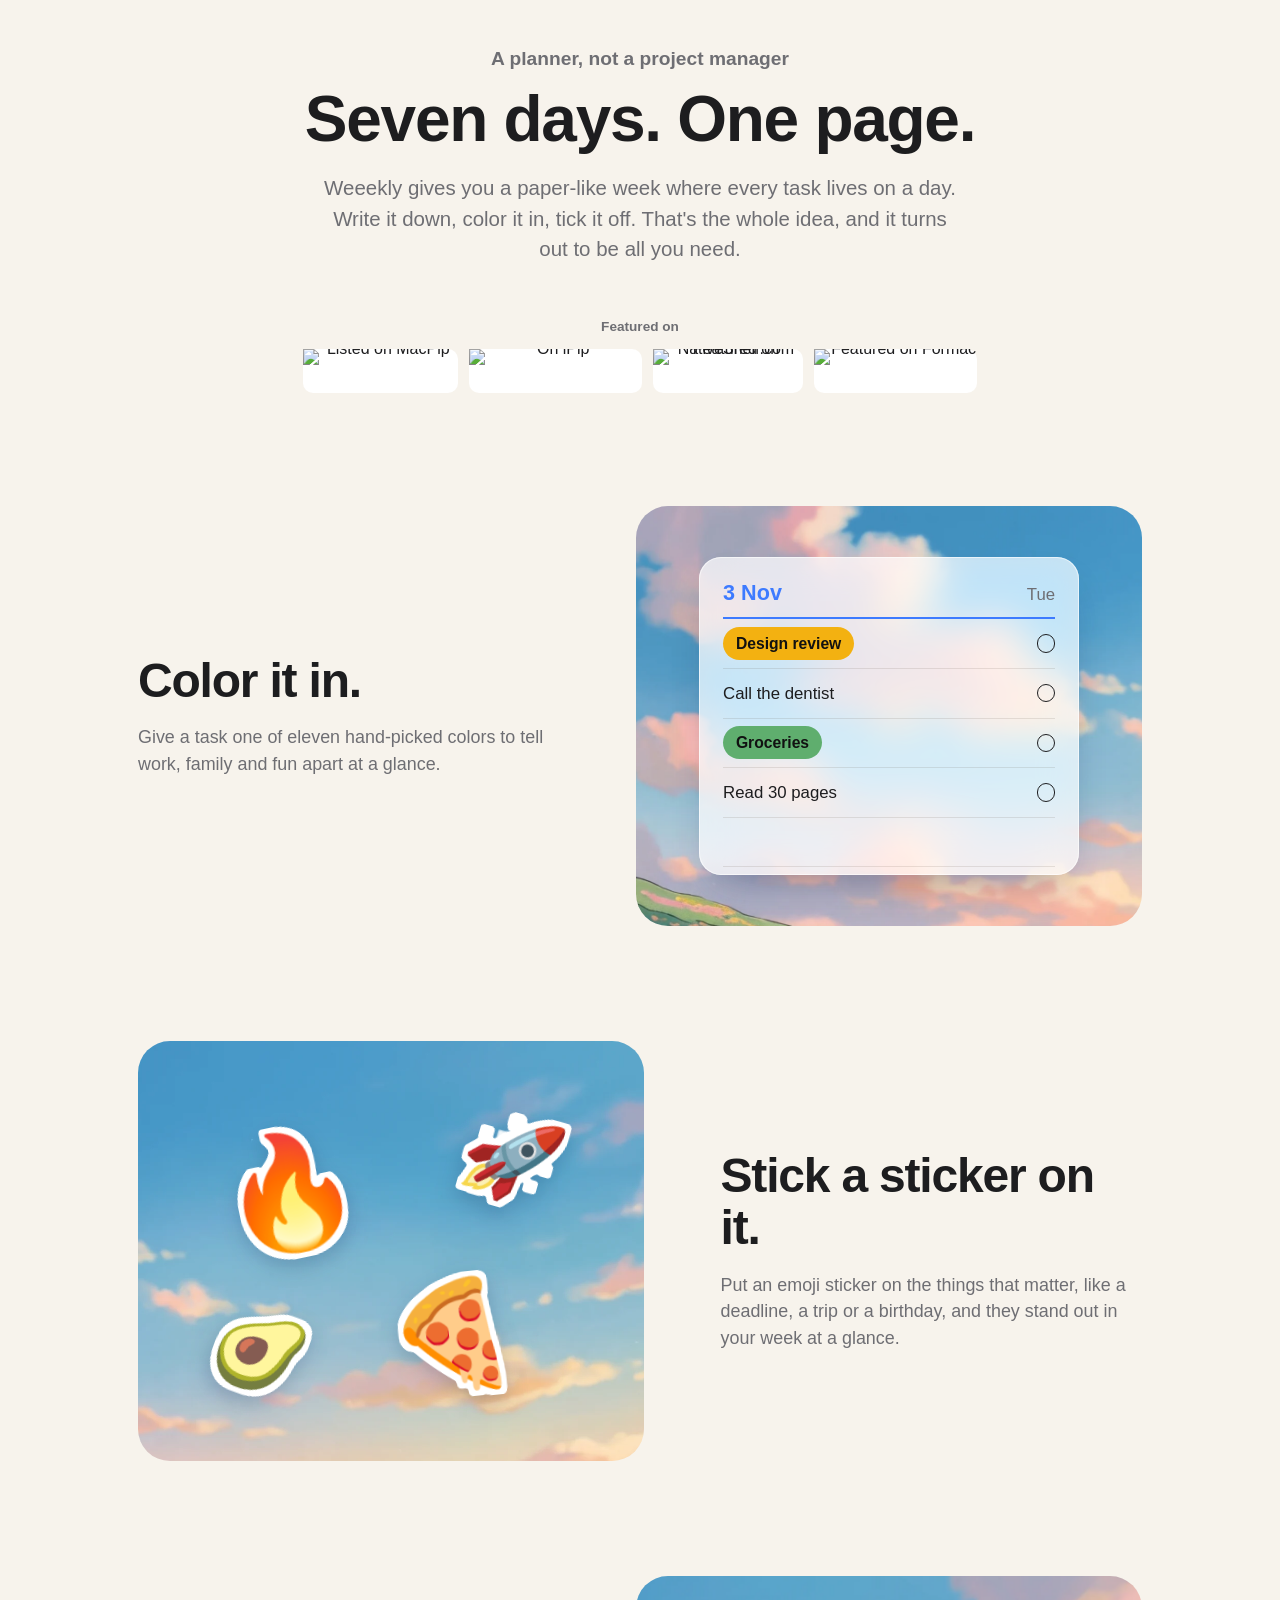
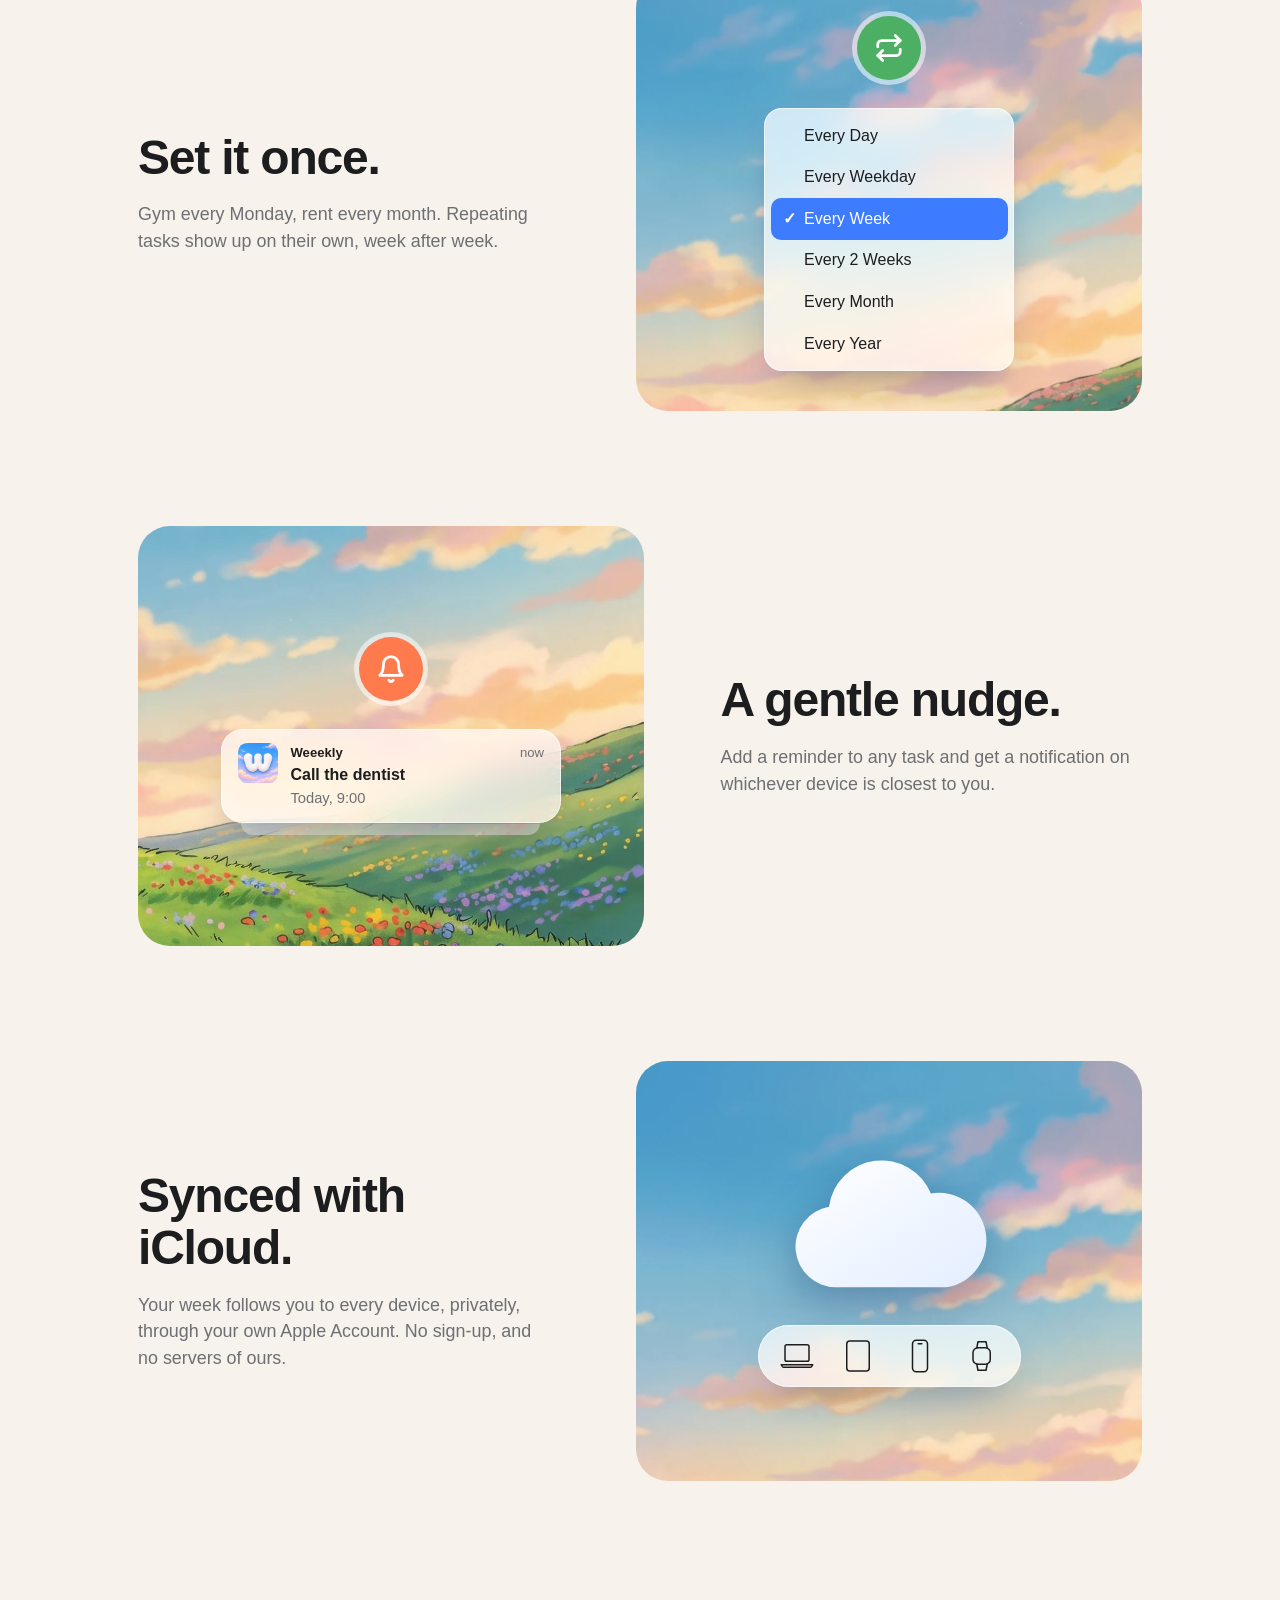
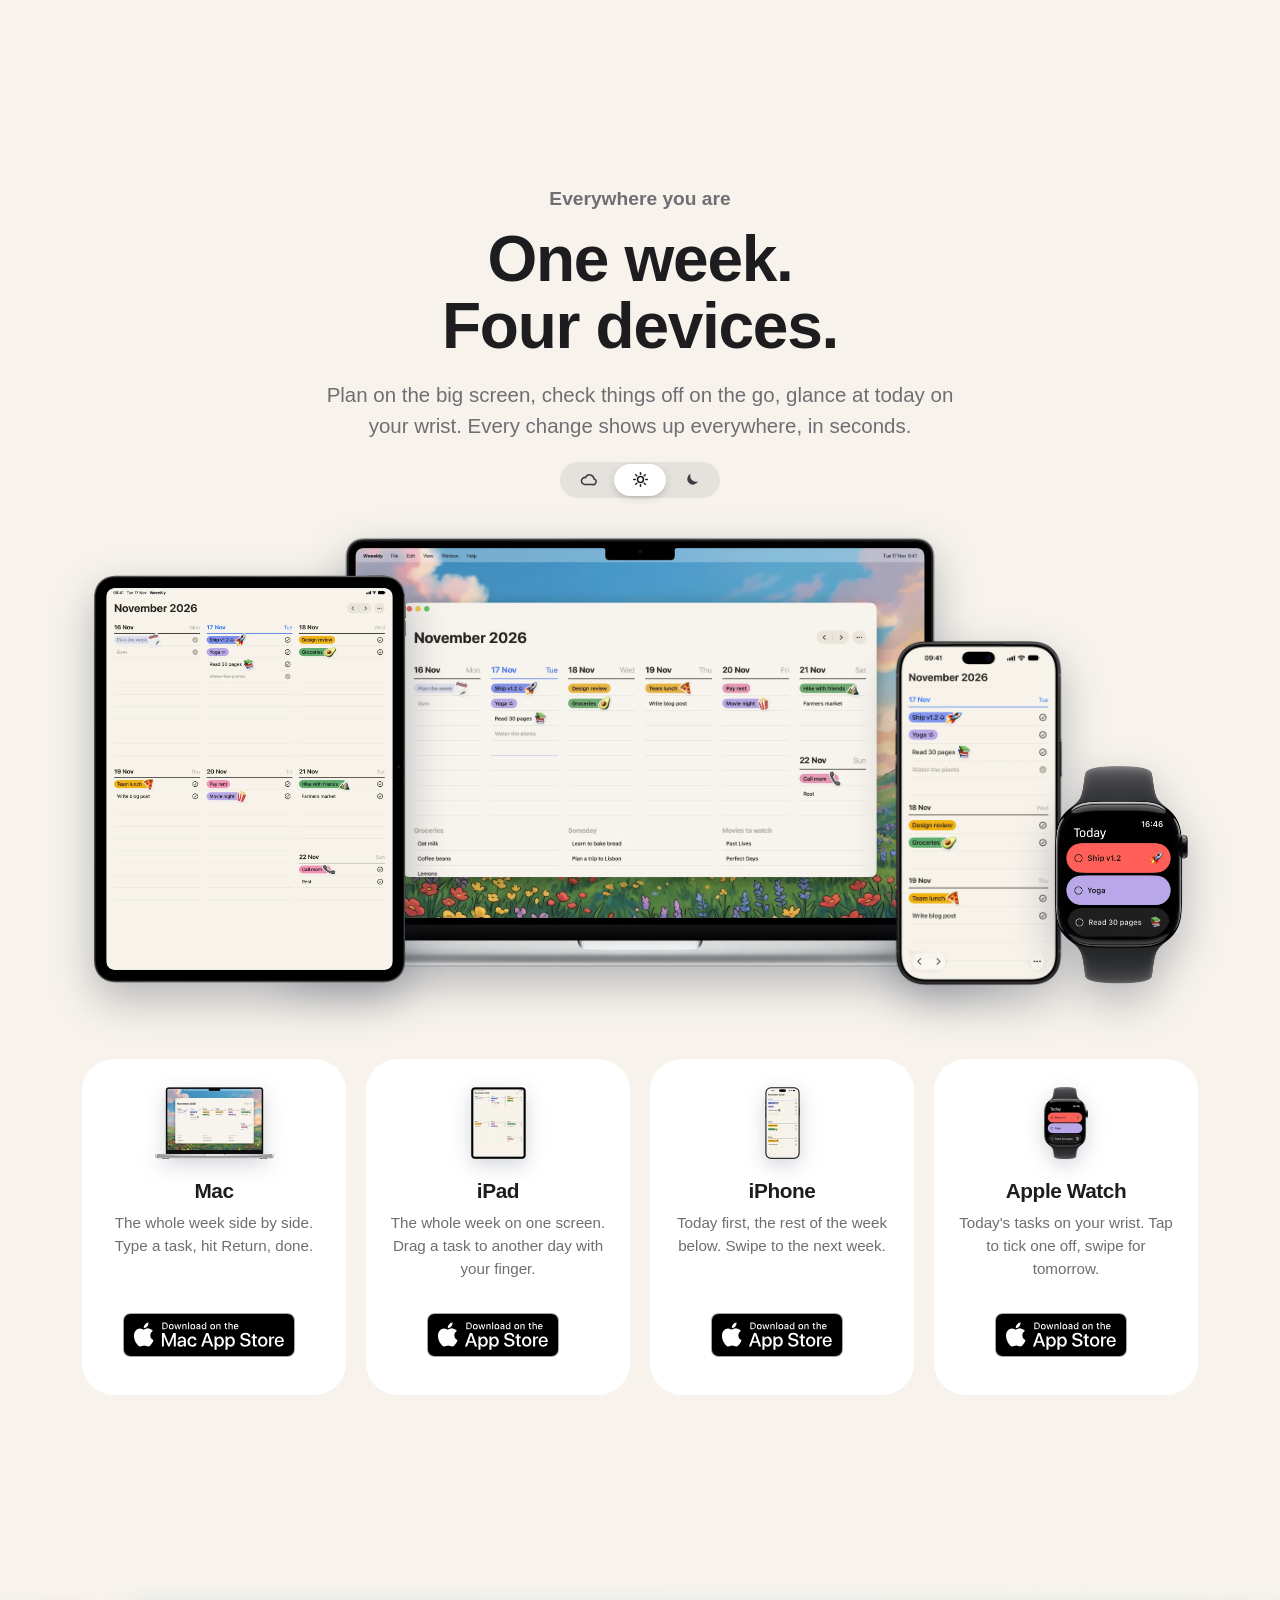
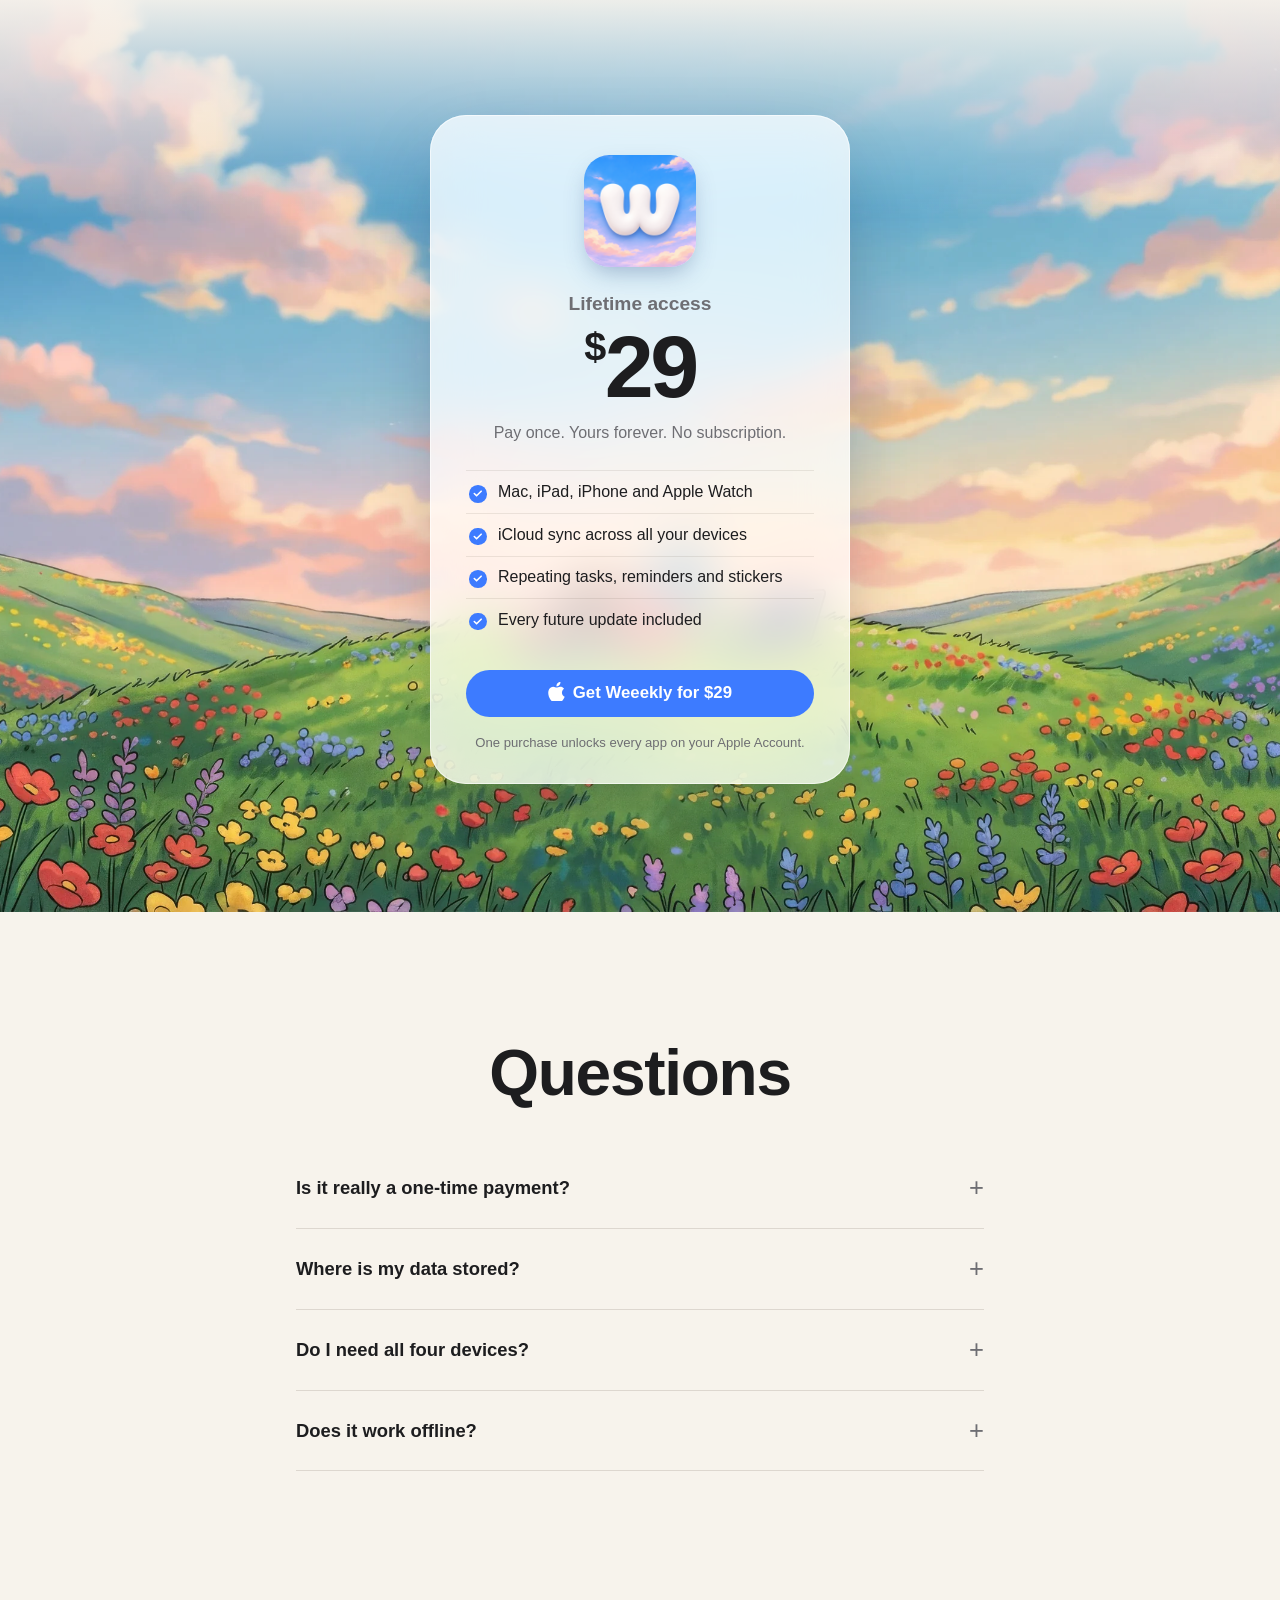
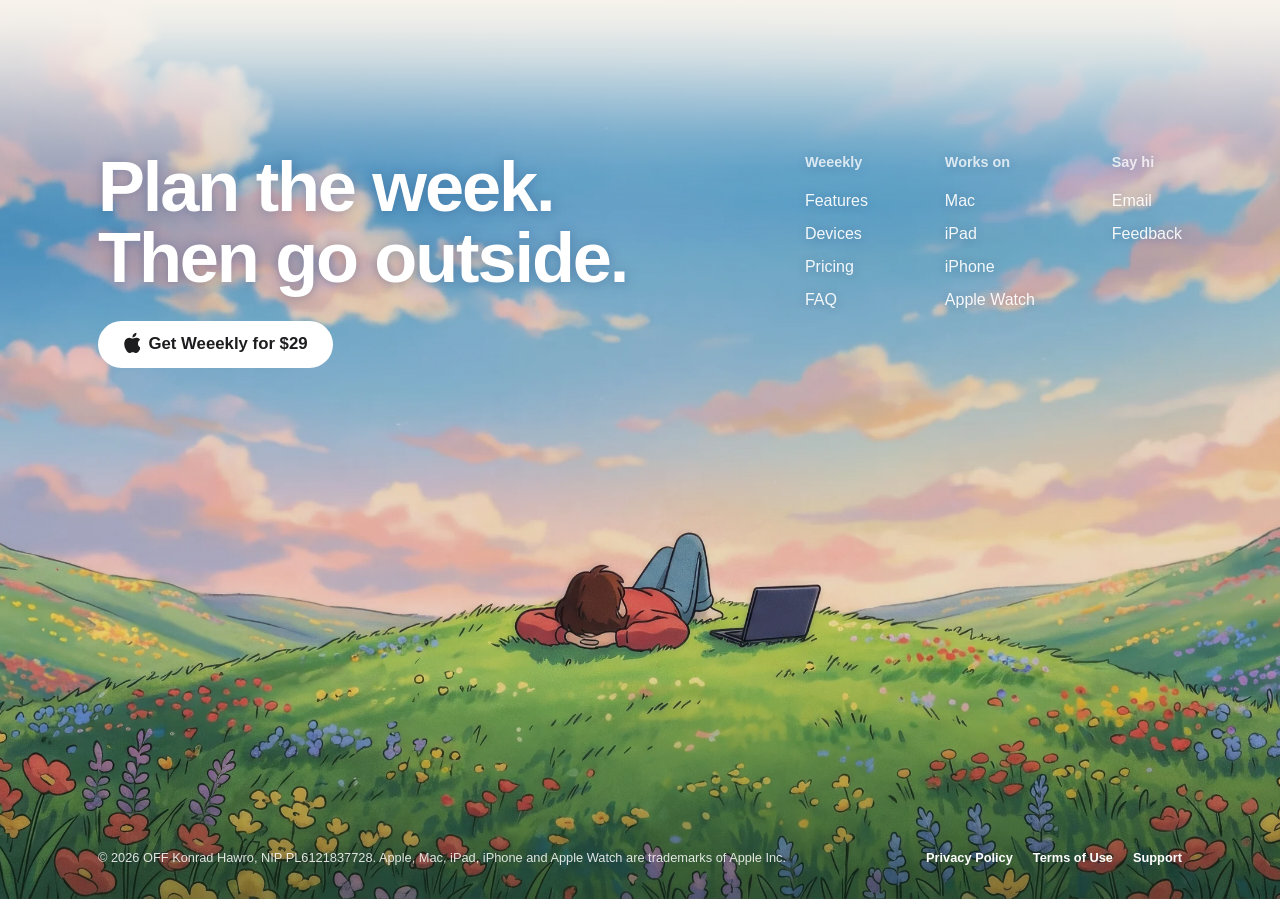
==== commit 4d1f5e7d: "Move the Featured on badges to below the intro statement. Co-authored-by: khawro <khawro@users.norep" ====
--- a/index.html
+++ b/index.html
@@ -95,6 +95,16 @@
         <p class="lead reveal">Weeekly gives you a paper-like week where every task lives on a day. Write it down, color it in,
             tick it off. That's the whole idea, and it turns out to be all you need.</p>
     </section>
+
+    <div class="featured">
+        <p class="featured-label">Featured on</p>
+        <div class="featured-badges">
+            <a href="https://macpip.com/apps/weeekly-planner-to-do?ref=badge"><img src="https://macpip.com/badge/weeekly-planner-to-do.svg" width="204" height="58" alt="Listed on MacPip" loading="lazy"></a>
+            <a href="https://ipip.fyi/?ref=badge"><img src="https://ipip.fyi/badge.svg" width="220" height="56" alt="On iPip" loading="lazy"></a>
+            <a href="https://nativeshelf.com?ref=badge" target="_blank" rel="noopener" title="Featured on NativeShelf.com"><img src="https://nativeshelf.com/badge/dark.png?v=6" width="232" height="68" alt="Featured on NativeShelf.com" loading="lazy"></a>
+            <a href="https://formac.app" target="_blank" rel="noopener"><img src="https://formac.app/badge.svg" width="200" height="54" alt="Featured on Formac" loading="lazy"></a>
+        </div>
+    </div>
 
     <!-- Features: one calm row per feature, text beside a single visual -->
     <section class="features" id="features">
@@ -338,15 +348,6 @@
                 </div>
             </nav>
         </div>
-        <div class="footer-featured">
-            <p class="footer-featured-label">Featured on</p>
-            <div class="footer-badges">
-                <a href="https://macpip.com/apps/weeekly-planner-to-do?ref=badge"><img src="https://macpip.com/badge/weeekly-planner-to-do.svg" width="204" height="58" alt="Listed on MacPip" loading="lazy"></a>
-                <a href="https://ipip.fyi/?ref=badge"><img src="https://ipip.fyi/badge.svg" width="220" height="56" alt="On iPip" loading="lazy"></a>
-                <a href="https://nativeshelf.com?ref=badge" target="_blank" rel="noopener" title="Featured on NativeShelf.com"><img src="https://nativeshelf.com/badge/dark.png?v=6" width="232" height="68" alt="Featured on NativeShelf.com" loading="lazy"></a>
-                <a href="https://formac.app" target="_blank" rel="noopener"><img src="https://formac.app/badge.svg" width="200" height="54" alt="Featured on Formac" loading="lazy"></a>
-            </div>
-        </div>
         <div class="footer-fine">
             <p>© 2026 OFF Konrad Hawro, NIP PL6121837728. Apple, Mac, iPad, iPhone and Apple Watch are trademarks of Apple Inc.</p>
             <nav class="footer-legal" aria-label="Legal">
--- a/styles.css
+++ b/styles.css
@@ -239,6 +239,39 @@
 .devices .section-head { padding-bottom: 1.25rem; }
 .devices .theme-switch { margin: 0 auto 1rem; }
 .statement, .section-head { text-align: center; padding: clamp(5rem, 12vw, 9rem) 1.5rem clamp(3rem, 6vw, 4.5rem); max-width: 62rem; margin: 0 auto; }
+.featured {
+    max-width: 62rem;
+    margin: -1.25rem auto 0;
+    padding: 0 1.5rem clamp(2.5rem, 6vw, 3.5rem);
+    text-align: center;
+}
+.featured-label {
+    margin: 0 0 .7rem;
+    font-size: .85rem;
+    font-weight: 600;
+    color: var(--ink-2);
+}
+.featured-badges {
+    display: flex;
+    flex-wrap: wrap;
+    justify-content: center;
+    align-items: center;
+    gap: .6rem .7rem;
+}
+.featured-badges a {
+    display: inline-flex;
+    align-items: center;
+    line-height: 0;
+    text-decoration: none;
+    background: #fff;
+    border-radius: 10px;
+}
+.featured-badges img {
+    display: block;
+    height: 44px;
+    width: auto;
+    max-width: none;
+}
 
 /* Features: one row per feature, lots of space, a single calm visual each */
 .features { max-width: 1100px; margin: 0 auto; padding: 0 clamp(1.25rem, 4vw, 3rem) clamp(4rem, 8vw, 7rem); }
@@ -767,48 +800,14 @@
 .footer-cols a, .footer-cols span { font-size: 1rem; font-weight: 500; text-decoration: none; opacity: .92; }
 .footer-cols a:hover { opacity: 1; text-decoration: underline; text-underline-offset: 3px; }
 .footer-head { margin: 0 0 .4rem; font-size: .9rem; font-weight: 700; opacity: .75; }
-.footer-featured {
-    margin-top: auto;
-    padding-top: 2.5rem;
-    text-align: center;
-}
-.footer-featured-label {
-    margin: 0 0 .7rem;
-    font-size: .9rem;
-    font-weight: 700;
-    opacity: .75;
-}
-.footer-badges {
-    display: flex;
-    flex-wrap: wrap;
-    justify-content: center;
-    align-items: center;
-    gap: .6rem .7rem;
-}
-.footer-badges a {
-    display: inline-flex;
-    align-items: center;
-    line-height: 0;
-    text-decoration: none;
-    text-shadow: none;
-    background: rgba(255, 252, 247, .96);
-    border-radius: 10px;
-}
-.footer-badges a:hover { background: #fff; }
-.footer-badges img {
-    display: block;
-    height: 44px;
-    width: auto;
-    max-width: none;
-}
 .footer-fine {
     display: flex;
     flex-wrap: wrap;
     justify-content: space-between;
     align-items: baseline;
     gap: .75rem 2rem;
-    margin: 0;
-    padding: 1.5rem 0 2rem;
+    margin: auto 0 0;
+    padding: 3rem 0 2rem;
     font-size: .8rem;
 }
 .footer-fine p { margin: 0; max-width: 46rem; opacity: .85; }
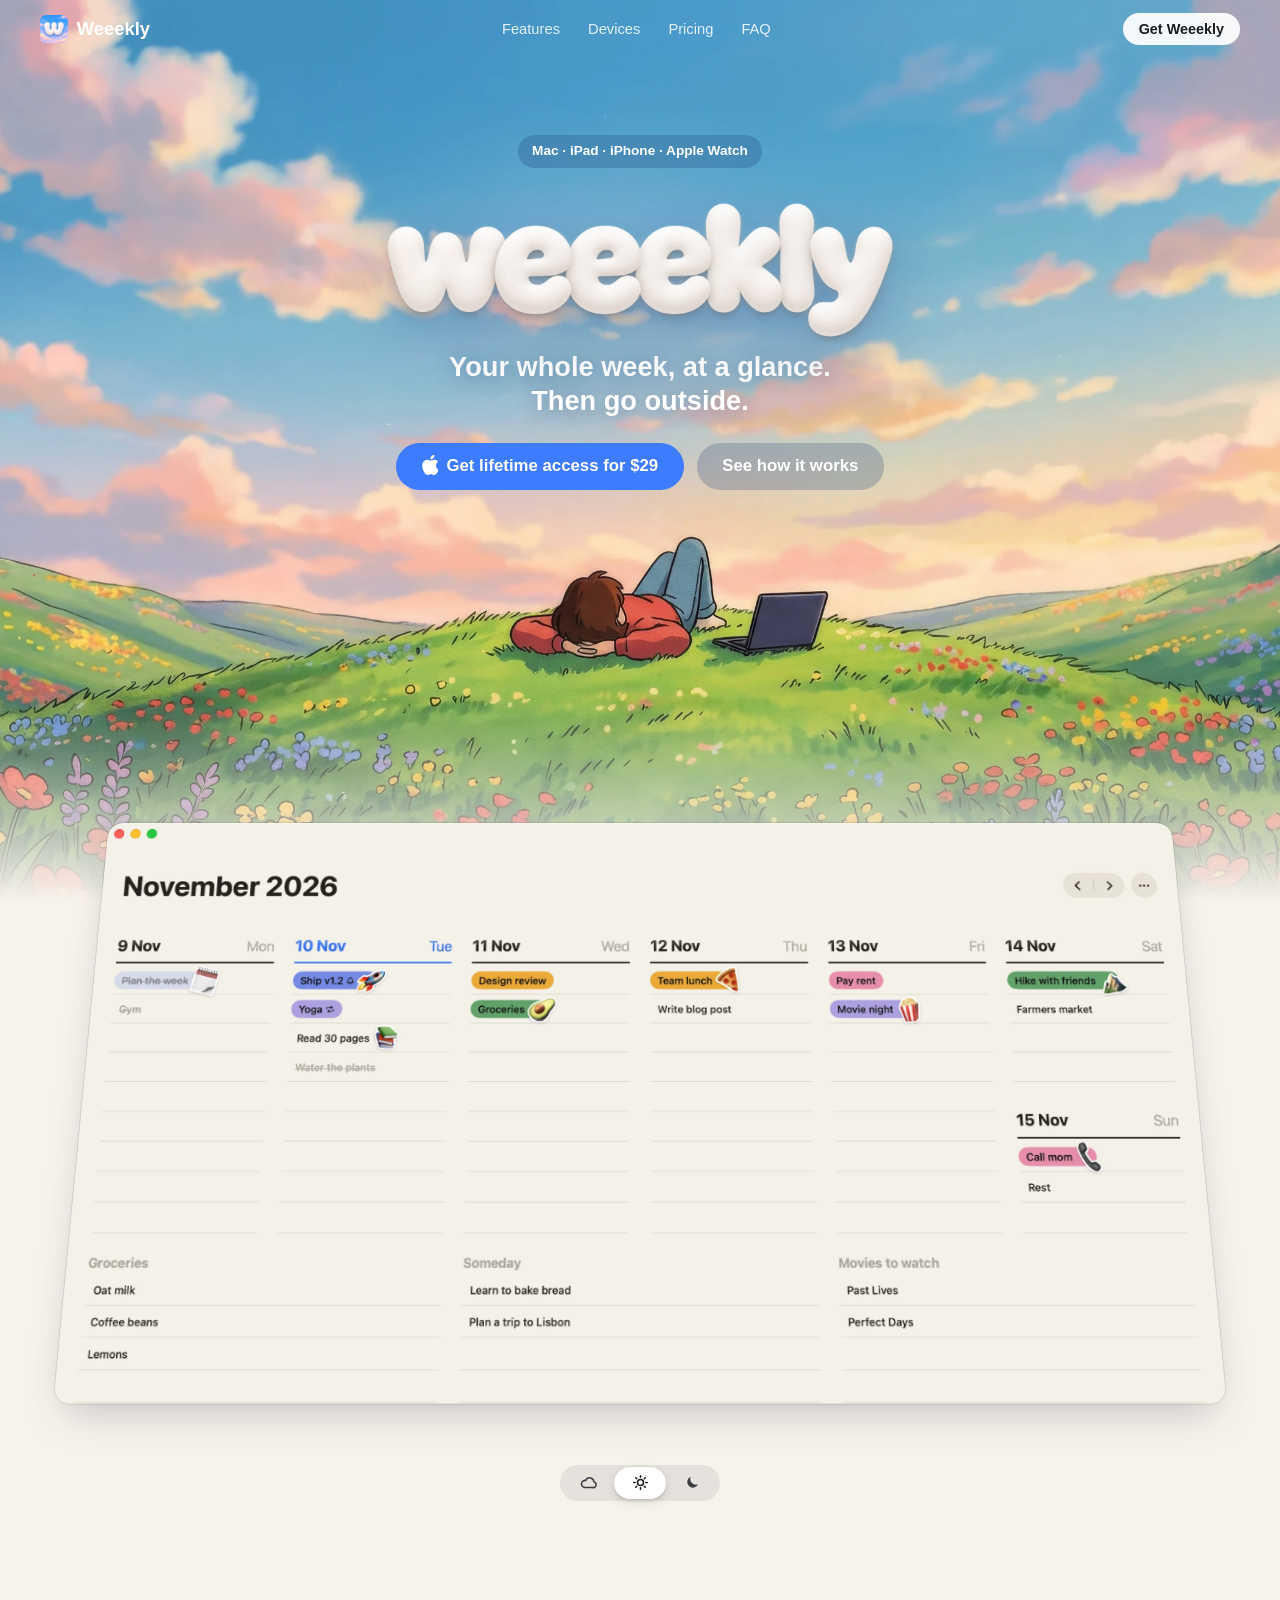
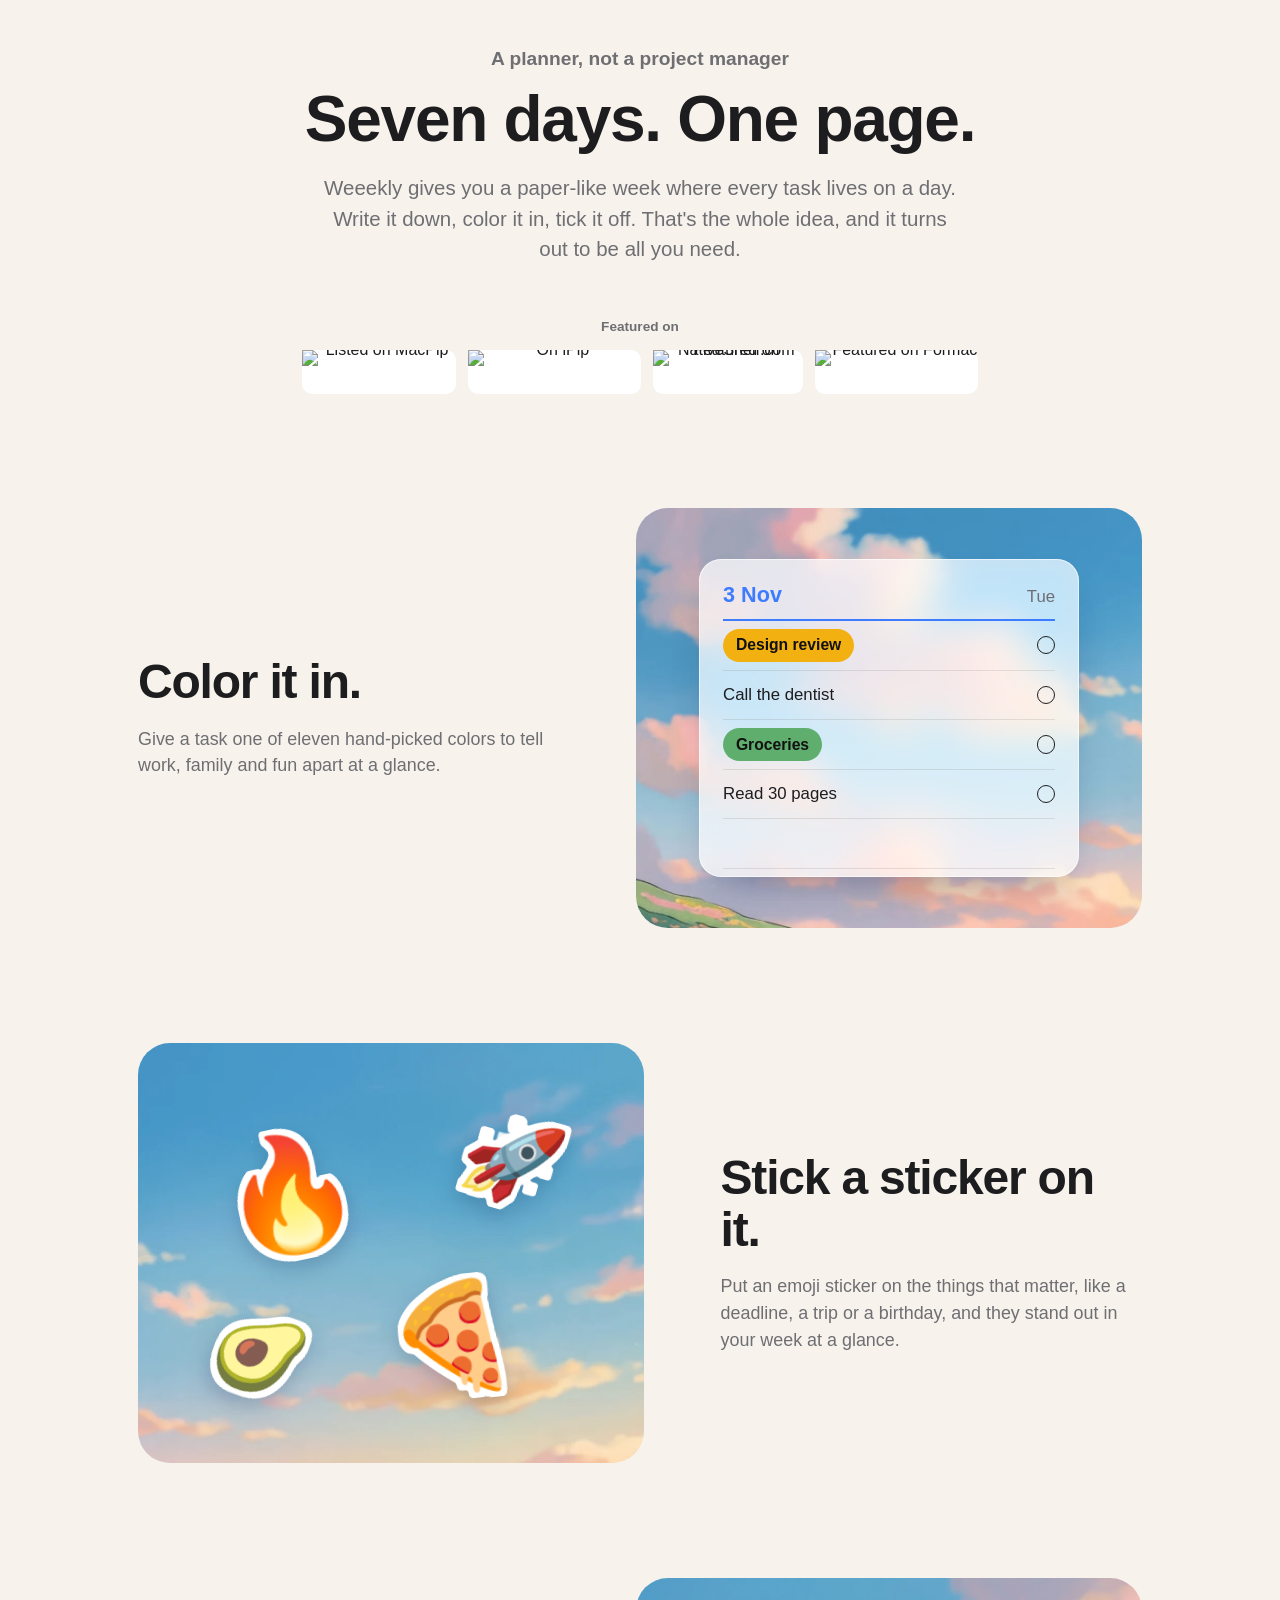
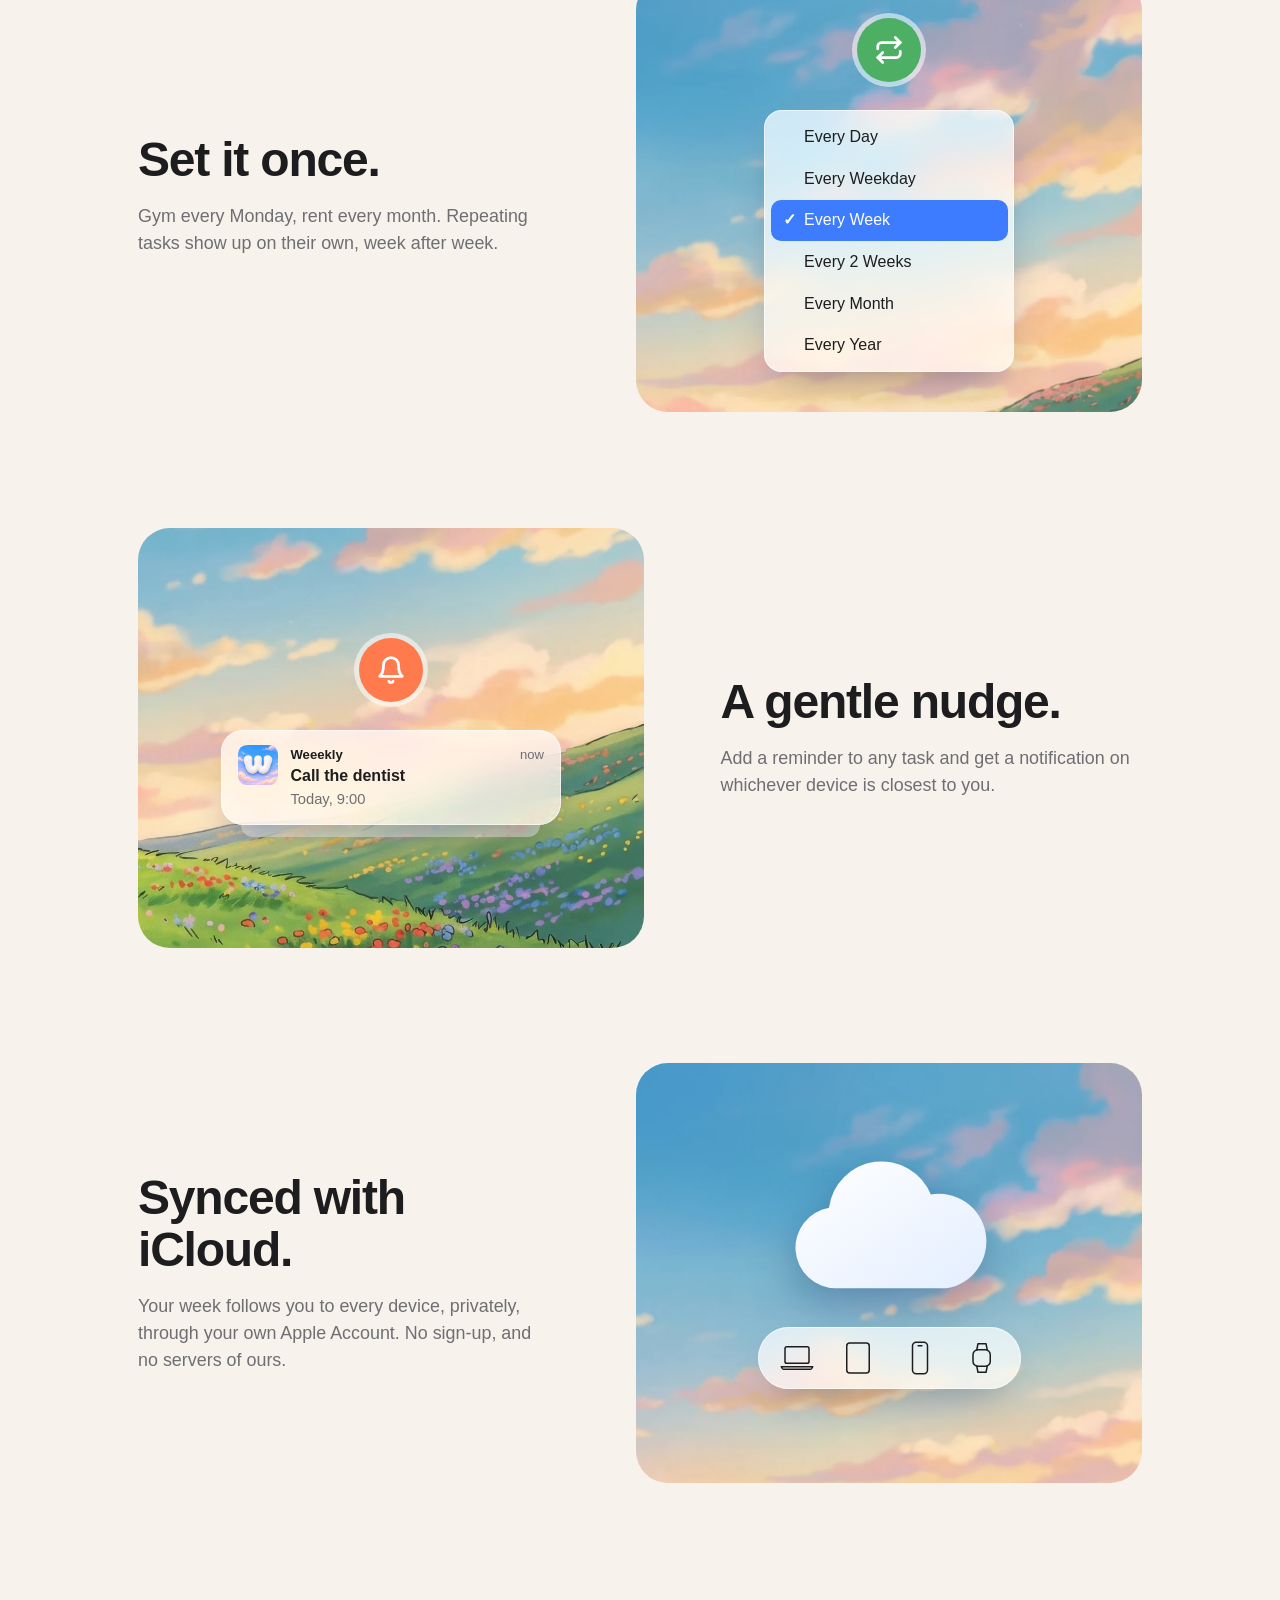
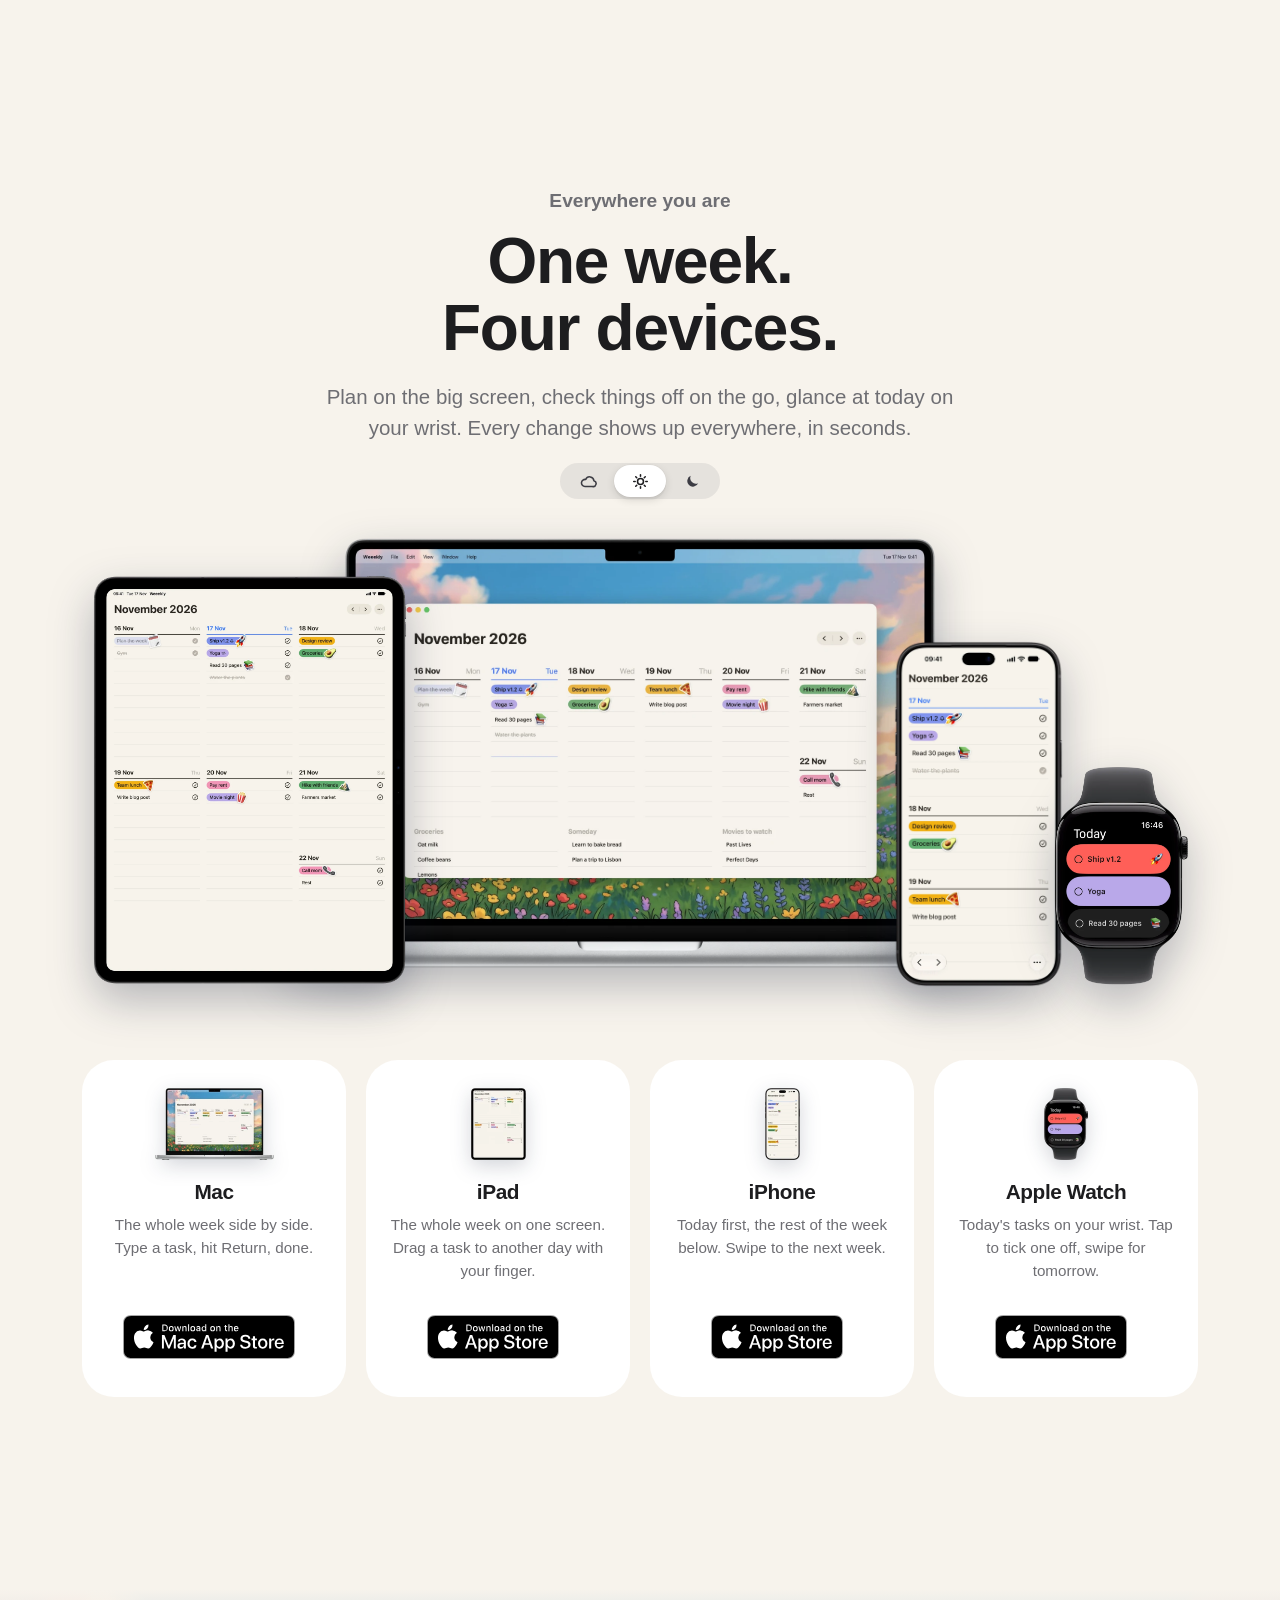
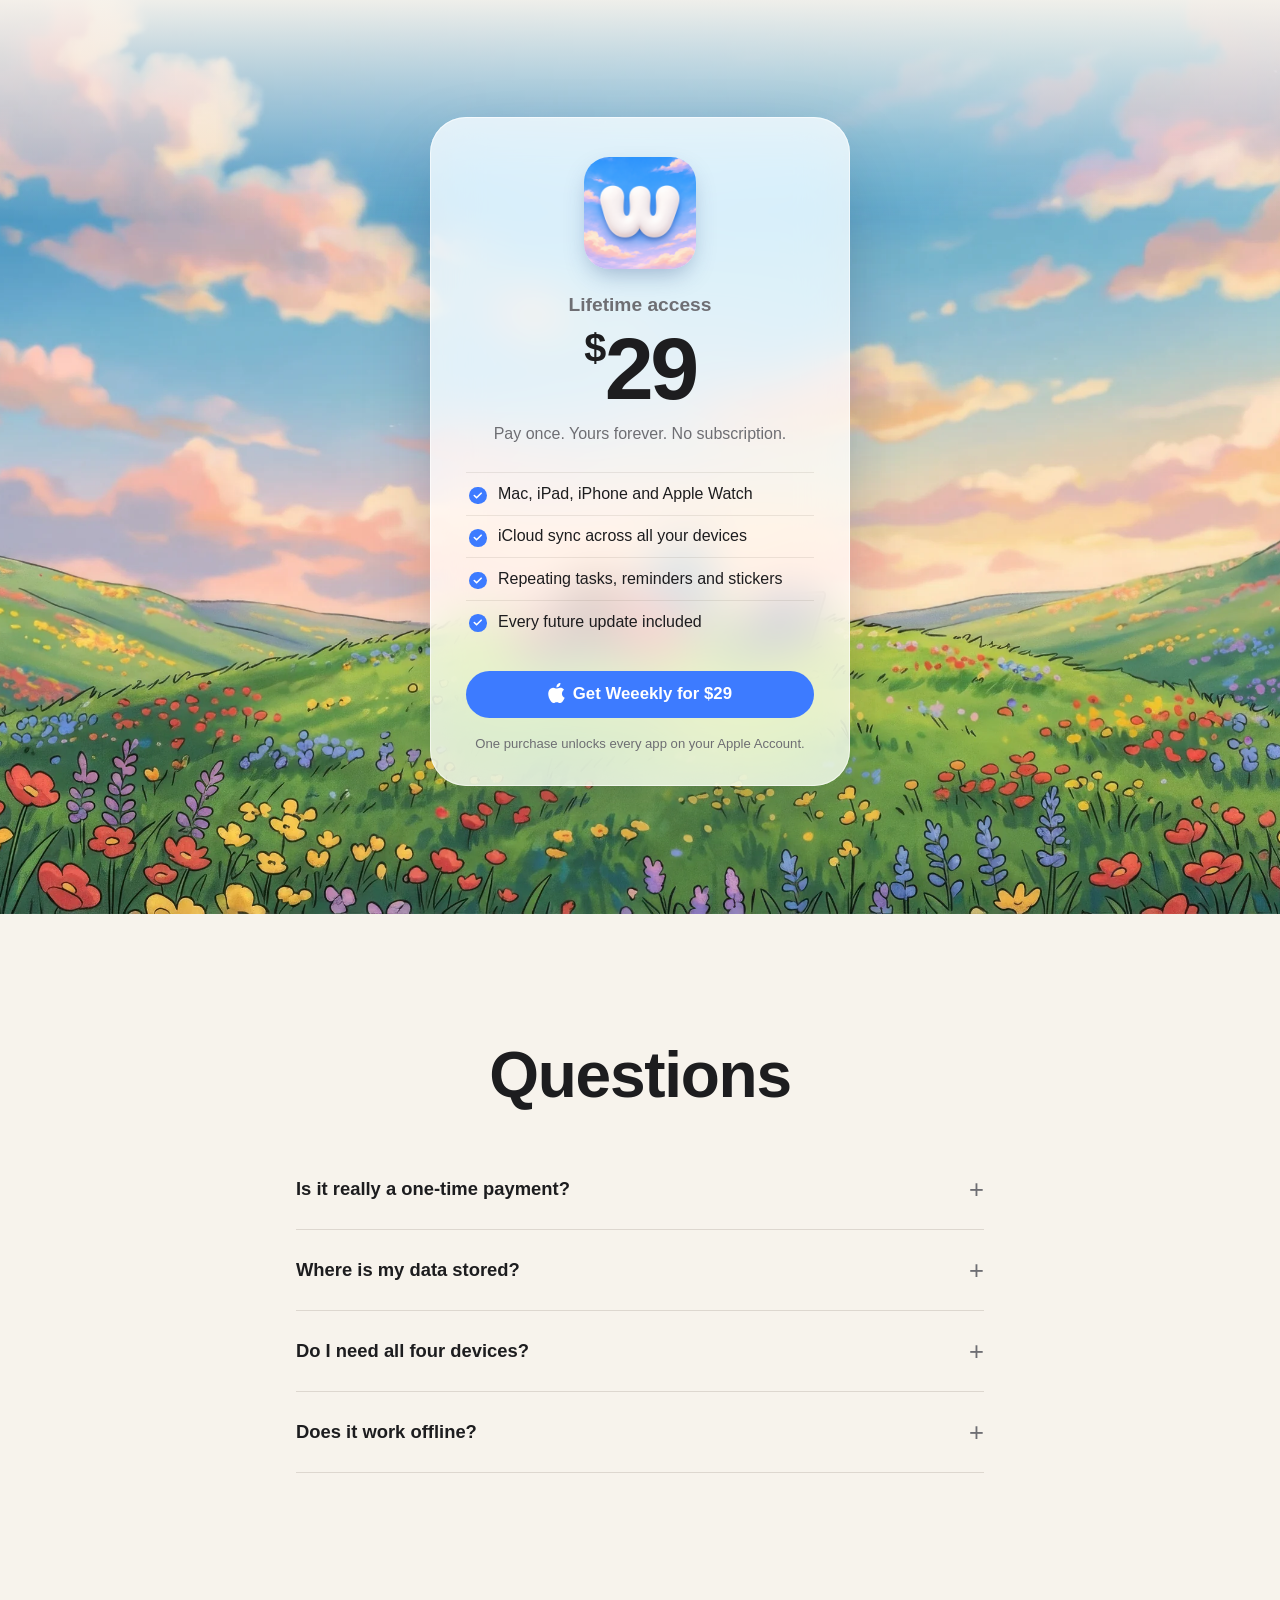
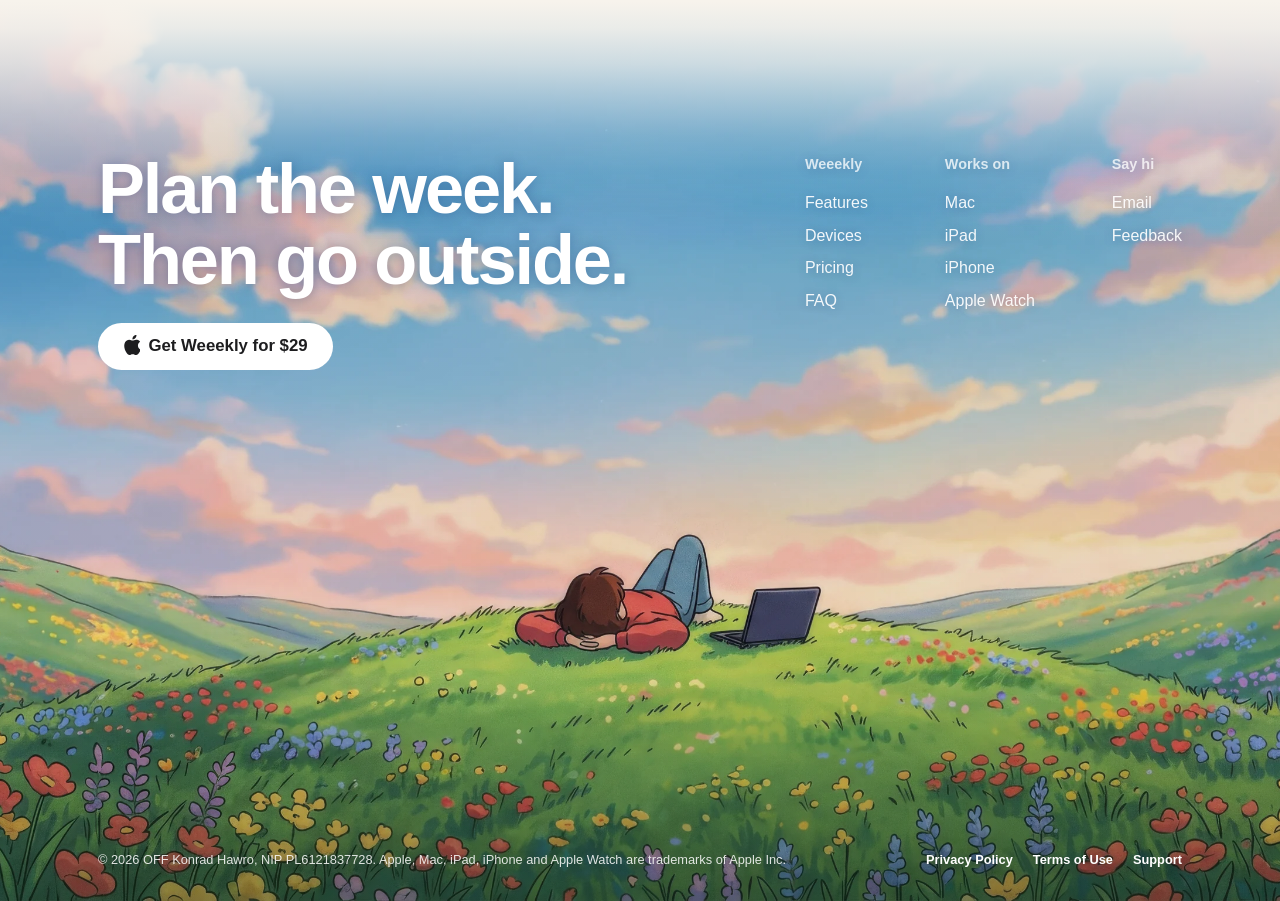
==== commit 8e0ed313: "Center the Featured on badges in a two-column grid on phones. Co-authored-by: khawro <khawro@users.n" ====
--- a/index.html
+++ b/index.html
@@ -15,7 +15,7 @@
     <link rel="icon" type="image/png" href="assets/favicon.png">
     <link rel="apple-touch-icon" href="assets/apple-touch-icon.png">
     <link rel="preload" as="image" href="assets/meadow.webp" type="image/webp">
-    <link rel="stylesheet" href="styles.css">
+    <link rel="stylesheet" href="styles.css?v=5">
 </head>
 <body>
 
--- a/styles.css
+++ b/styles.css
@@ -240,27 +240,35 @@
 .devices .theme-switch { margin: 0 auto 1rem; }
 .statement, .section-head { text-align: center; padding: clamp(5rem, 12vw, 9rem) 1.5rem clamp(3rem, 6vw, 4.5rem); max-width: 62rem; margin: 0 auto; }
 .featured {
+    width: 100%;
     max-width: 62rem;
     margin: -1.25rem auto 0;
     padding: 0 1.5rem clamp(2.5rem, 6vw, 3.5rem);
     text-align: center;
 }
 .featured-label {
-    margin: 0 0 .7rem;
+    display: block;
+    margin: 0 0 .8rem;
     font-size: .85rem;
     font-weight: 600;
     color: var(--ink-2);
+    text-align: center;
 }
 .featured-badges {
-    display: flex;
-    flex-wrap: wrap;
+    display: grid;
+    grid-template-columns: repeat(2, minmax(0, 1fr));
+    gap: .7rem .65rem;
+    width: min(100%, 20.75rem);
+    margin: 0 auto;
+    justify-items: center;
+    align-items: center;
+}
+.featured-badges a {
+    display: flex;
+    align-items: center;
     justify-content: center;
-    align-items: center;
-    gap: .6rem .7rem;
-}
-.featured-badges a {
-    display: inline-flex;
-    align-items: center;
+    width: 100%;
+    min-width: 0;
     line-height: 0;
     text-decoration: none;
     background: #fff;
@@ -268,9 +276,28 @@
 }
 .featured-badges img {
     display: block;
-    height: 44px;
+    height: 40px;
     width: auto;
-    max-width: none;
+    max-width: 100%;
+    object-fit: contain;
+}
+@media (min-width: 840px) {
+    .featured-badges {
+        display: flex;
+        flex-wrap: wrap;
+        justify-content: center;
+        align-items: center;
+        width: auto;
+        max-width: 46rem;
+        gap: .65rem .75rem;
+    }
+    .featured-badges a {
+        width: auto;
+    }
+    .featured-badges img {
+        height: 44px;
+        max-width: none;
+    }
 }
 
 /* Features: one row per feature, lots of space, a single calm visual each */
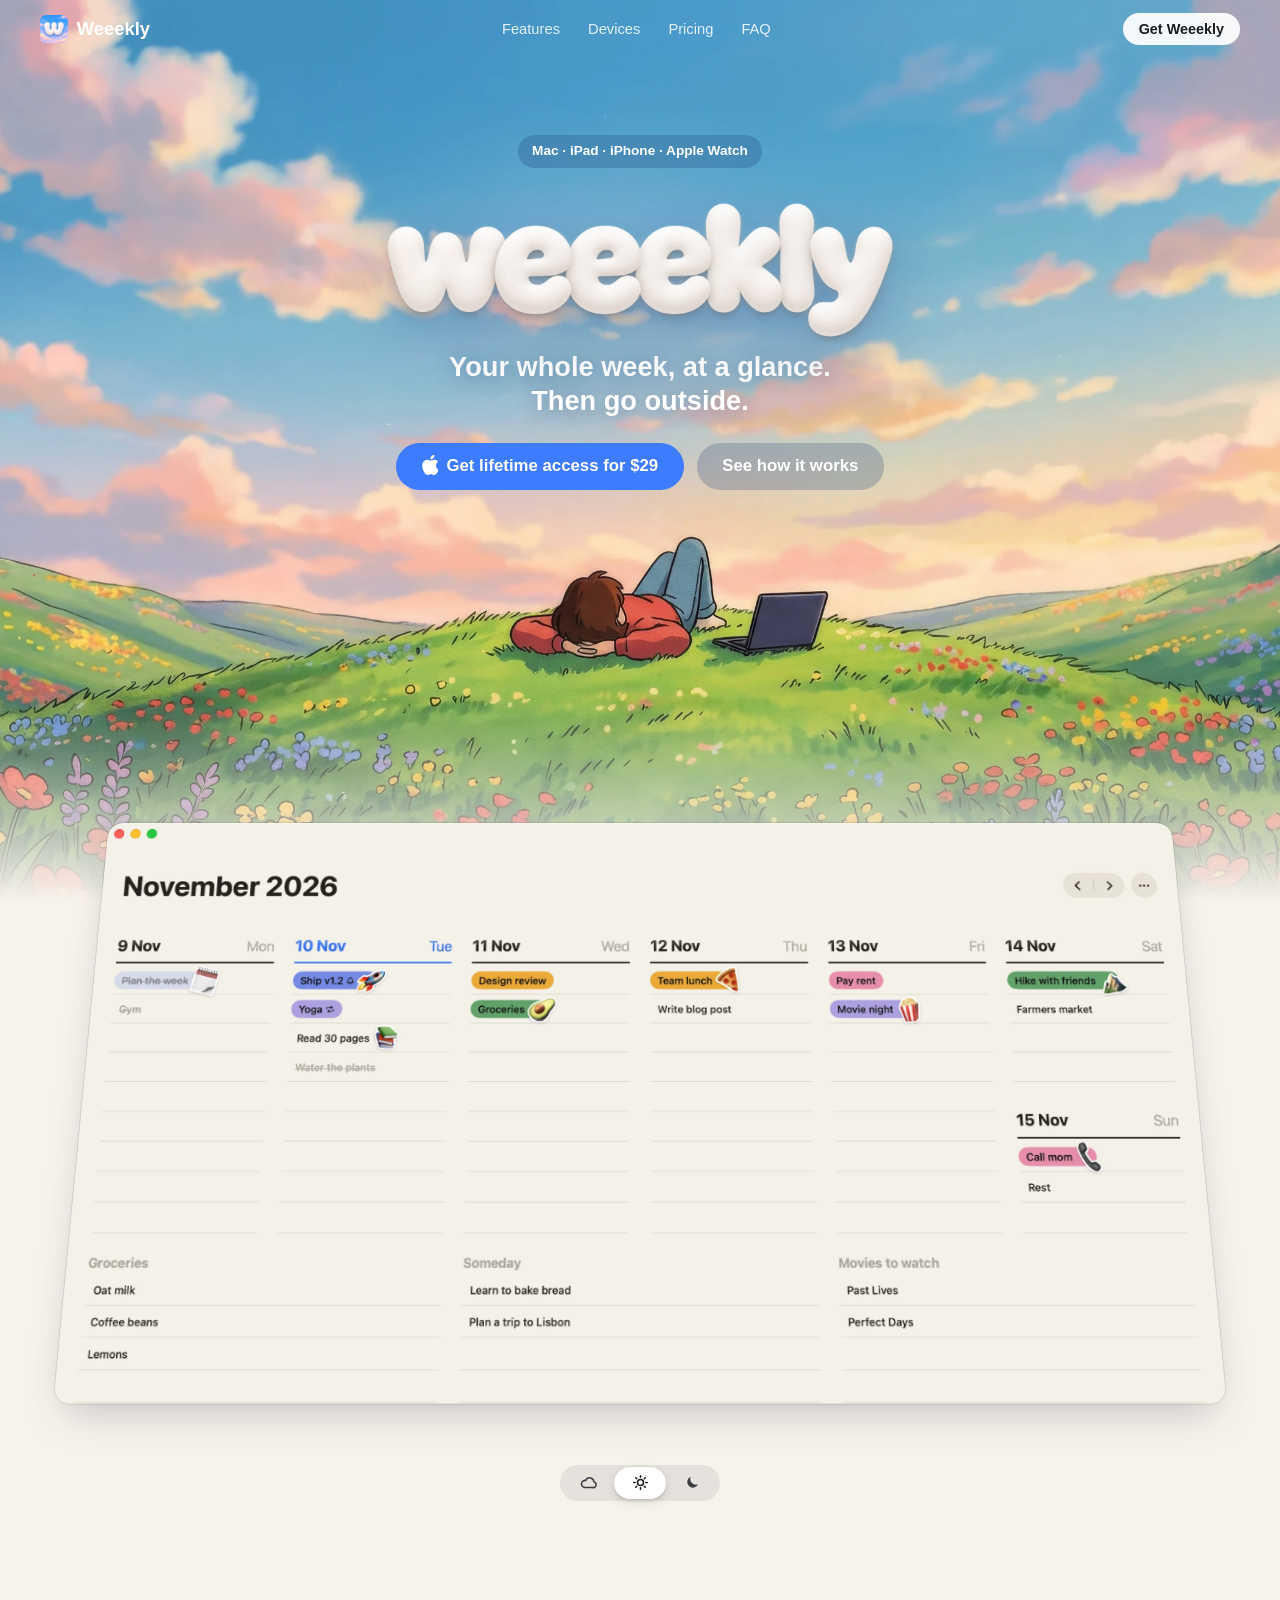
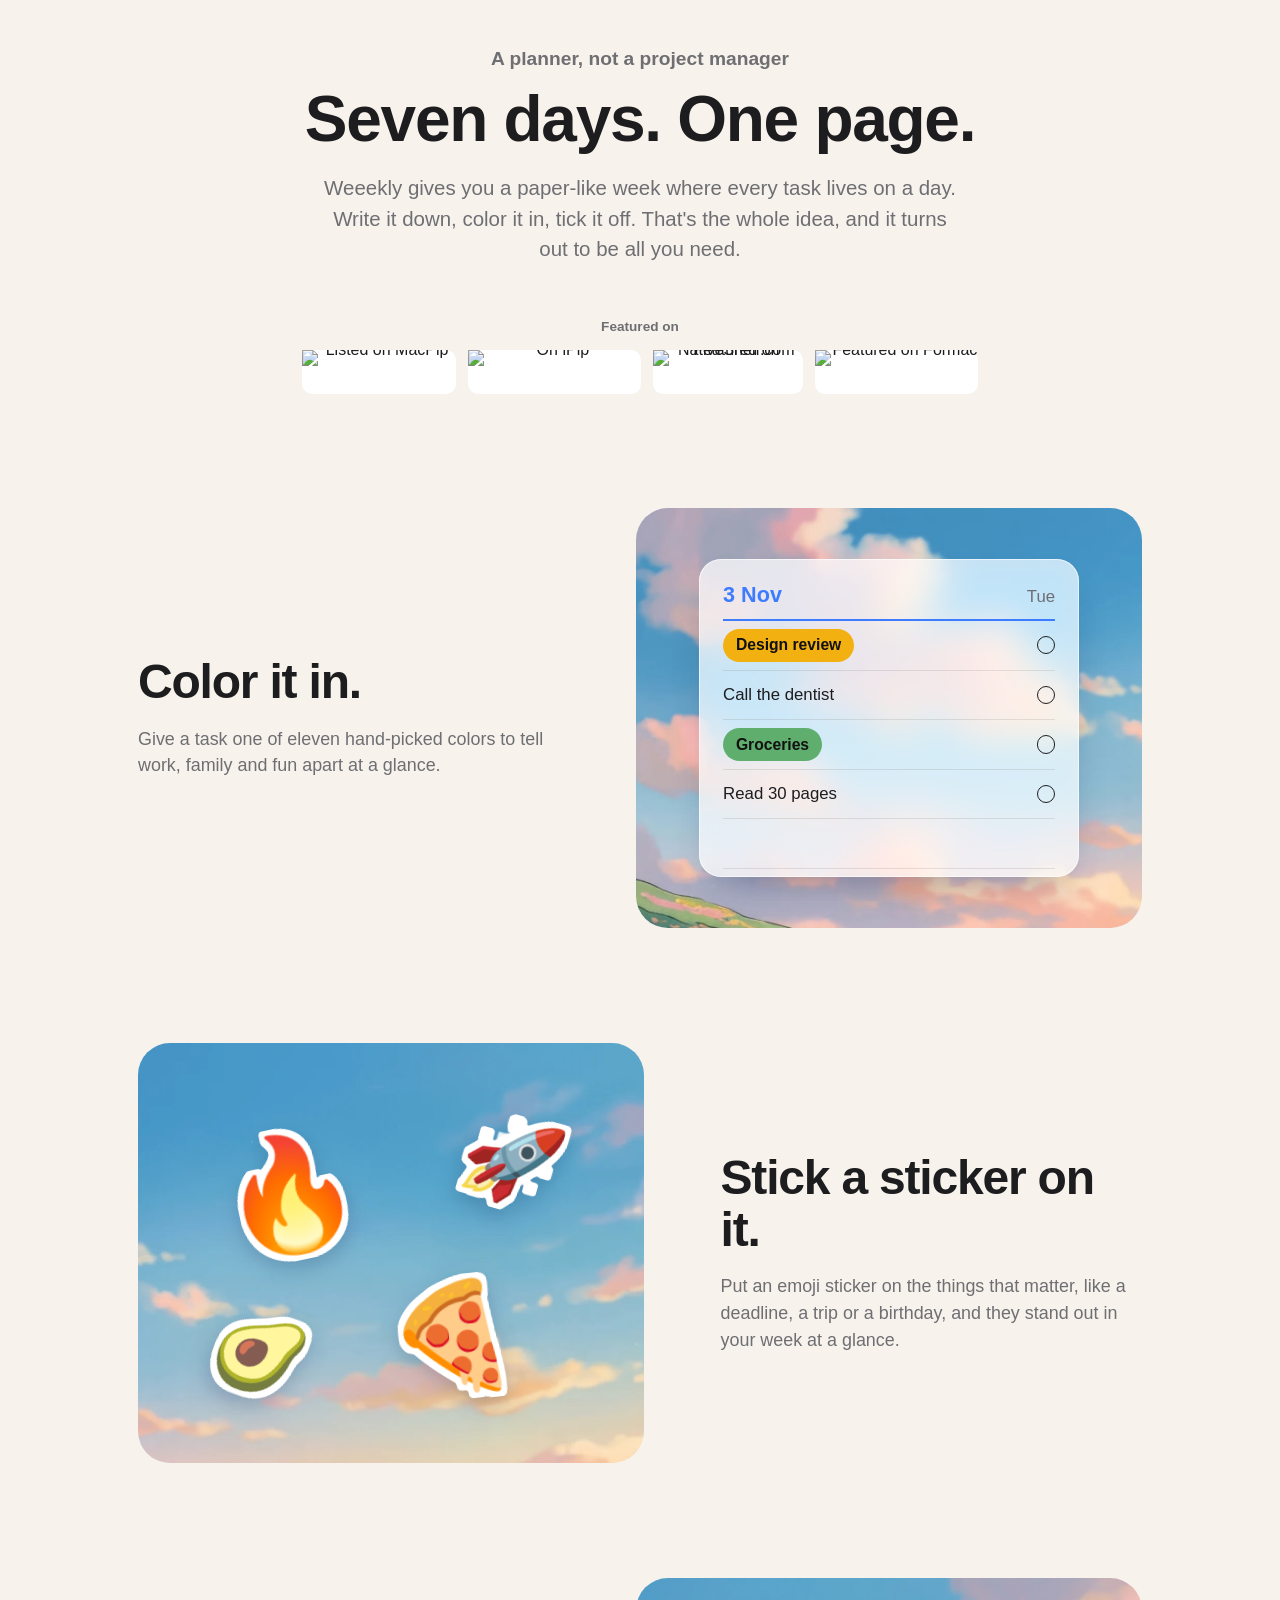
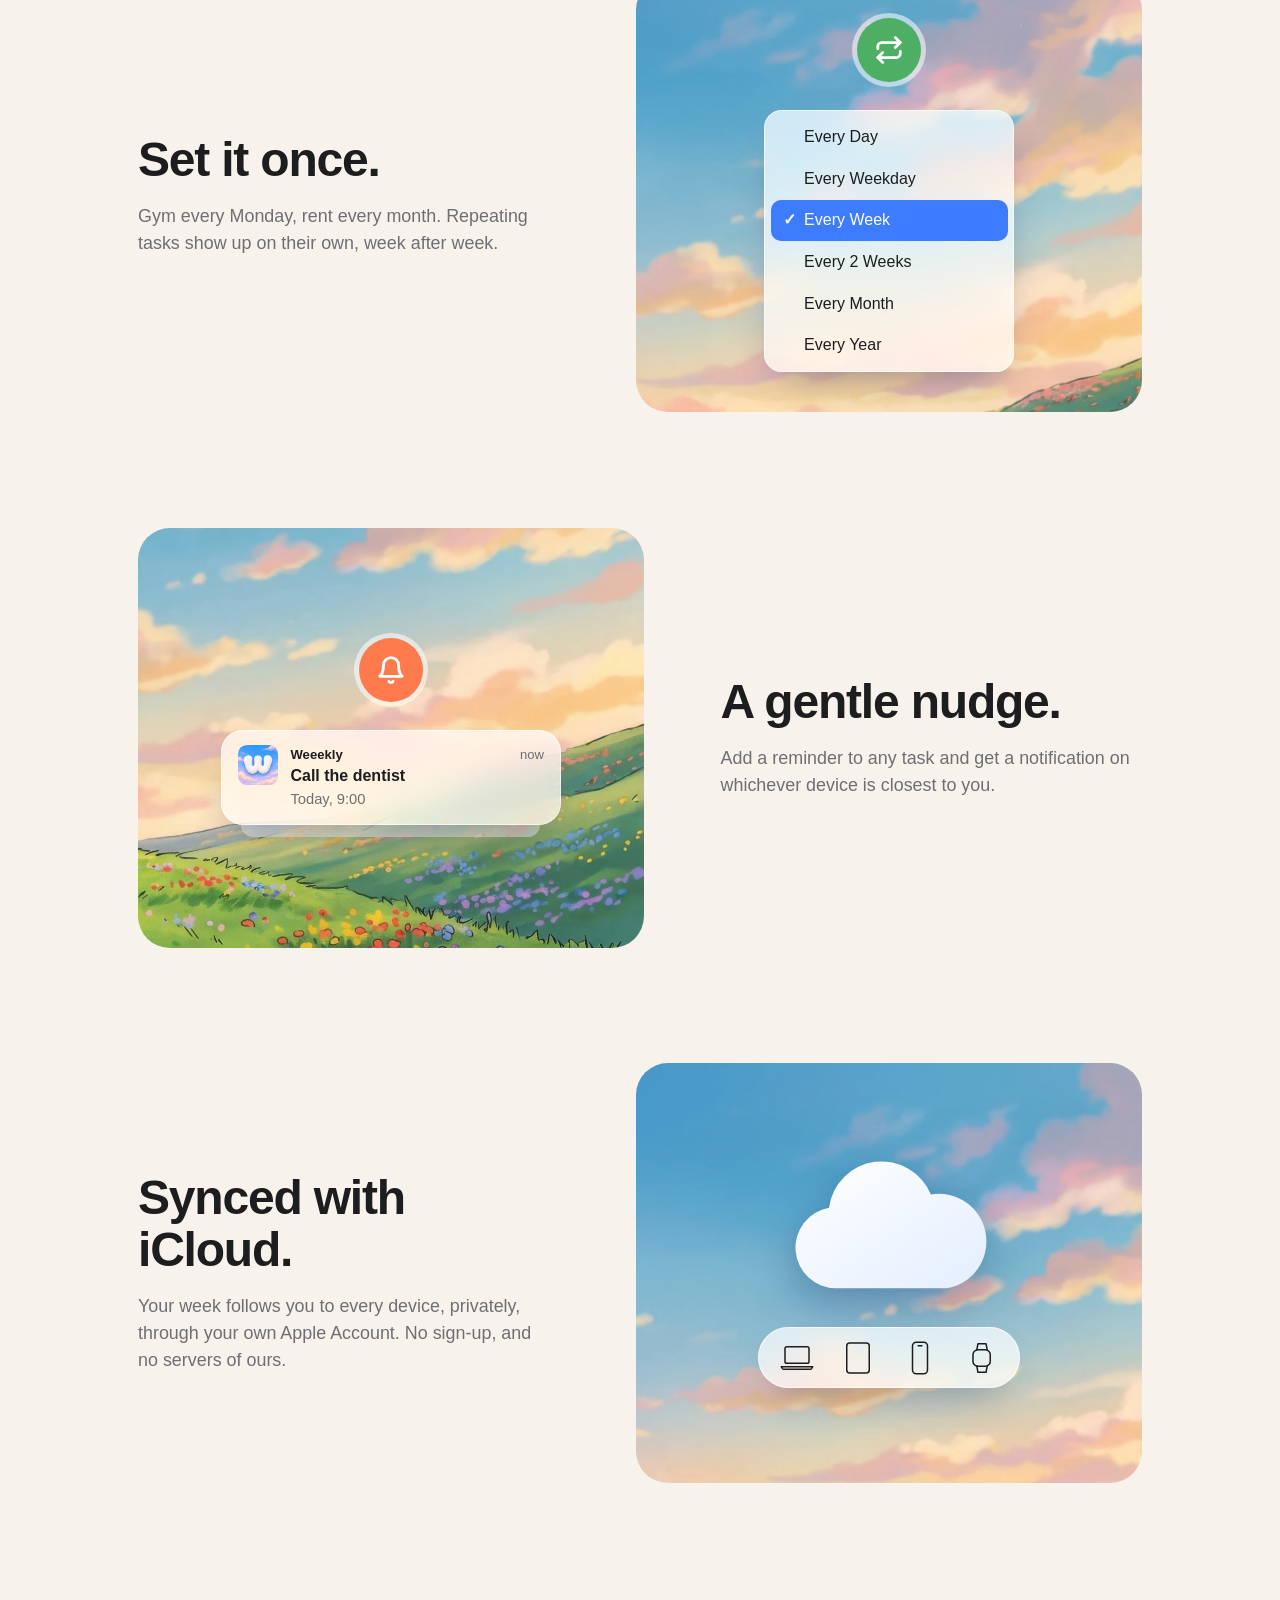
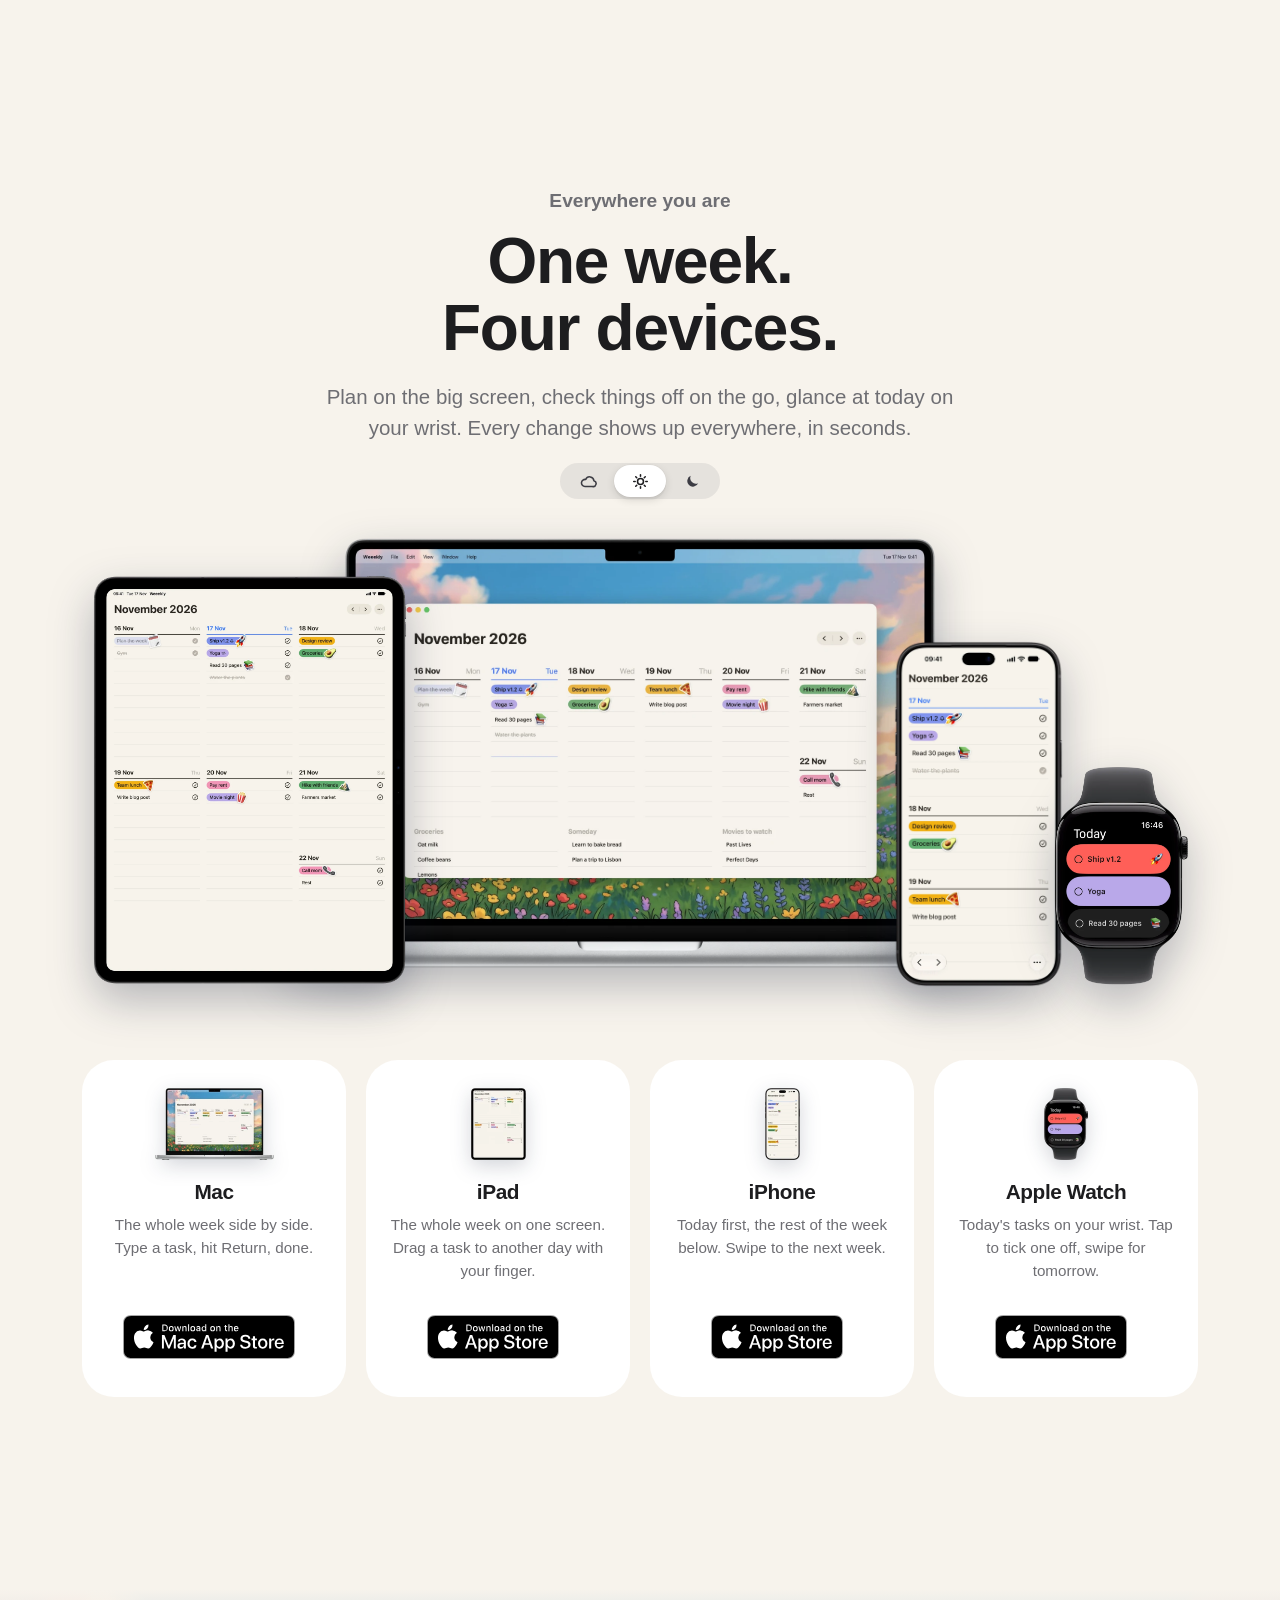
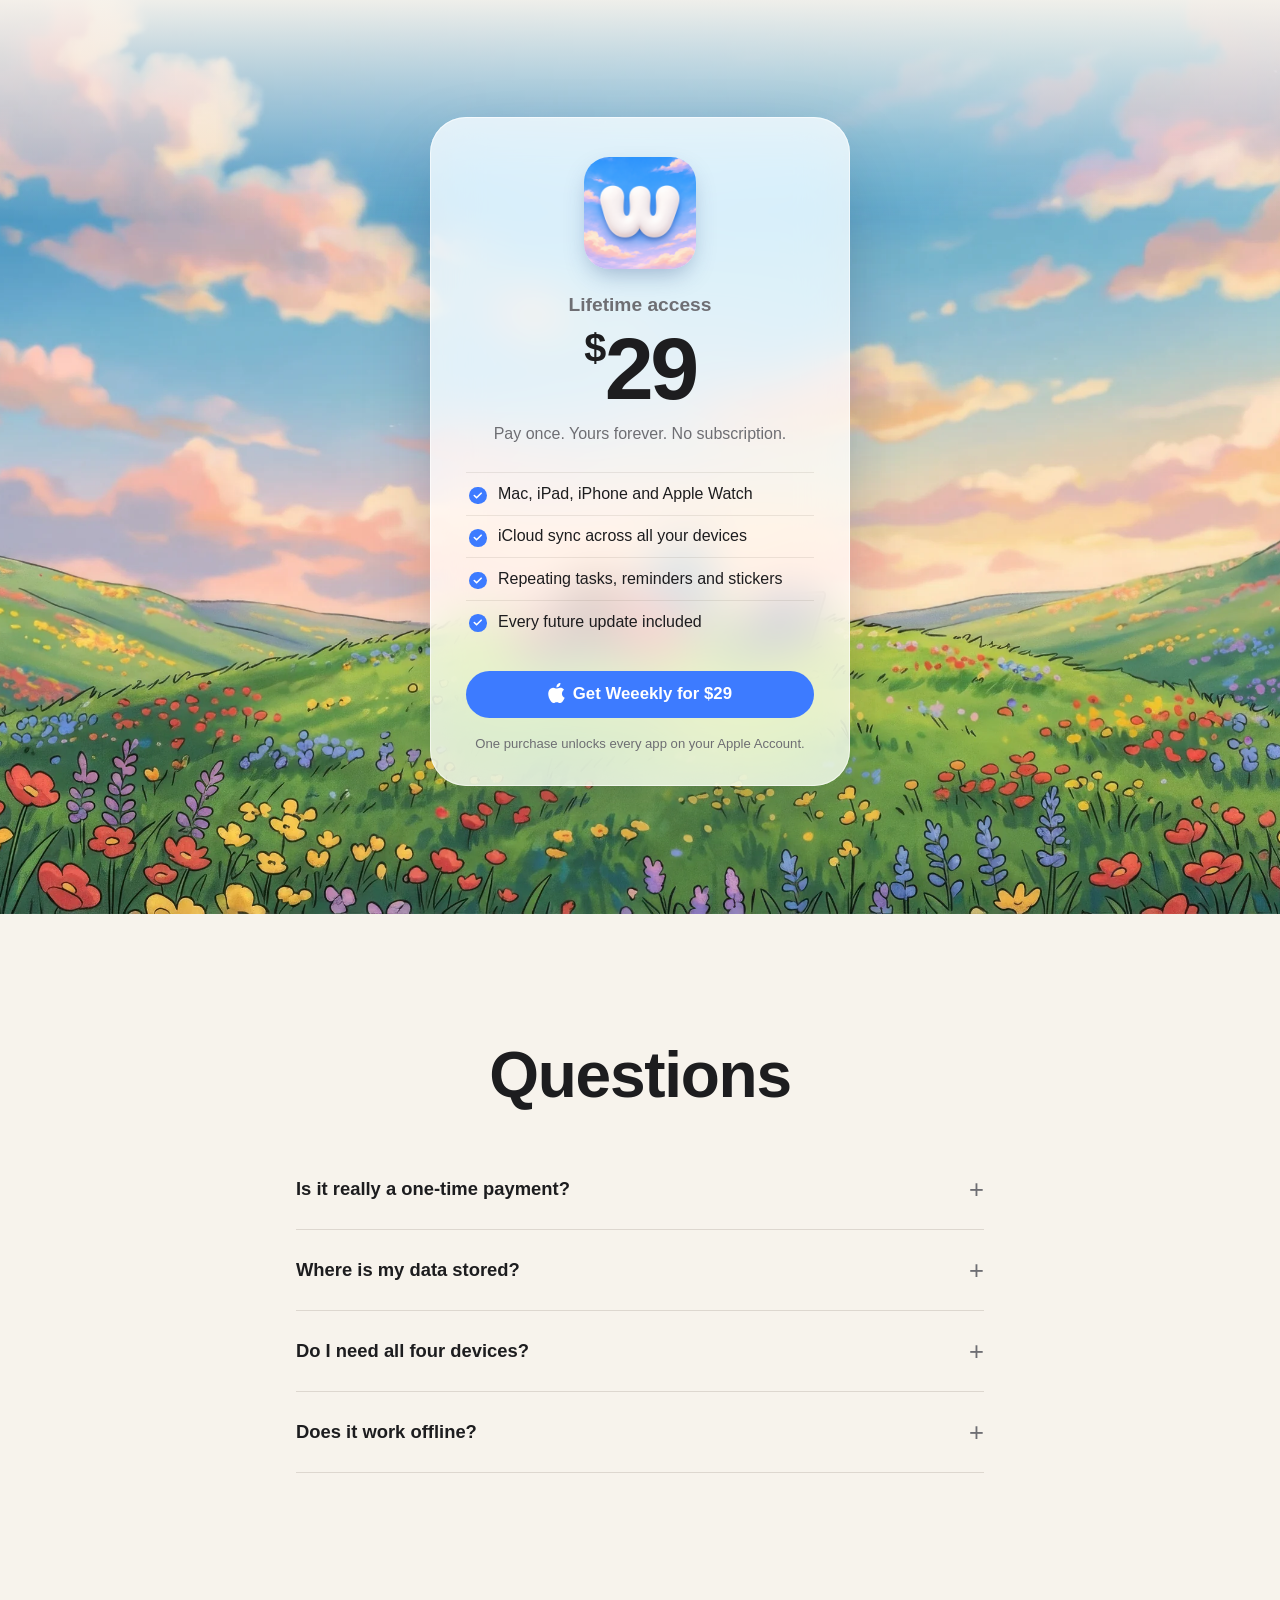
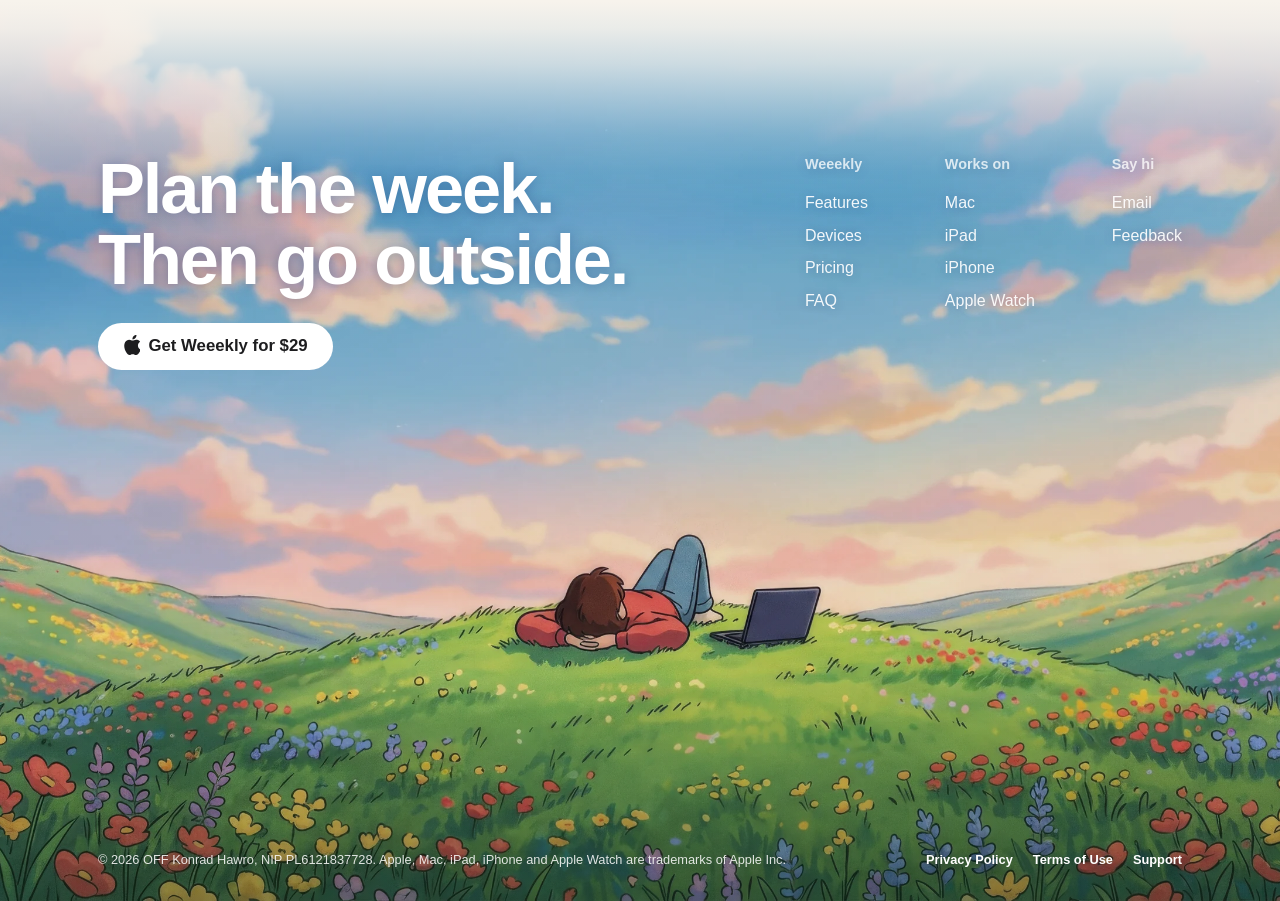
==== commit e8315268: "Add cookieless GoatCounter analytics to every page. Co-authored-by: khawro <khawro@users.noreply.git" ====
--- a/index.html
+++ b/index.html
@@ -362,5 +362,6 @@
 
 
 <script src="script.js"></script>
+<script data-goatcounter="https://weeekly.goatcounter.com/count" async src="//gc.zgo.at/count.js"></script>
 </body>
 </html>
